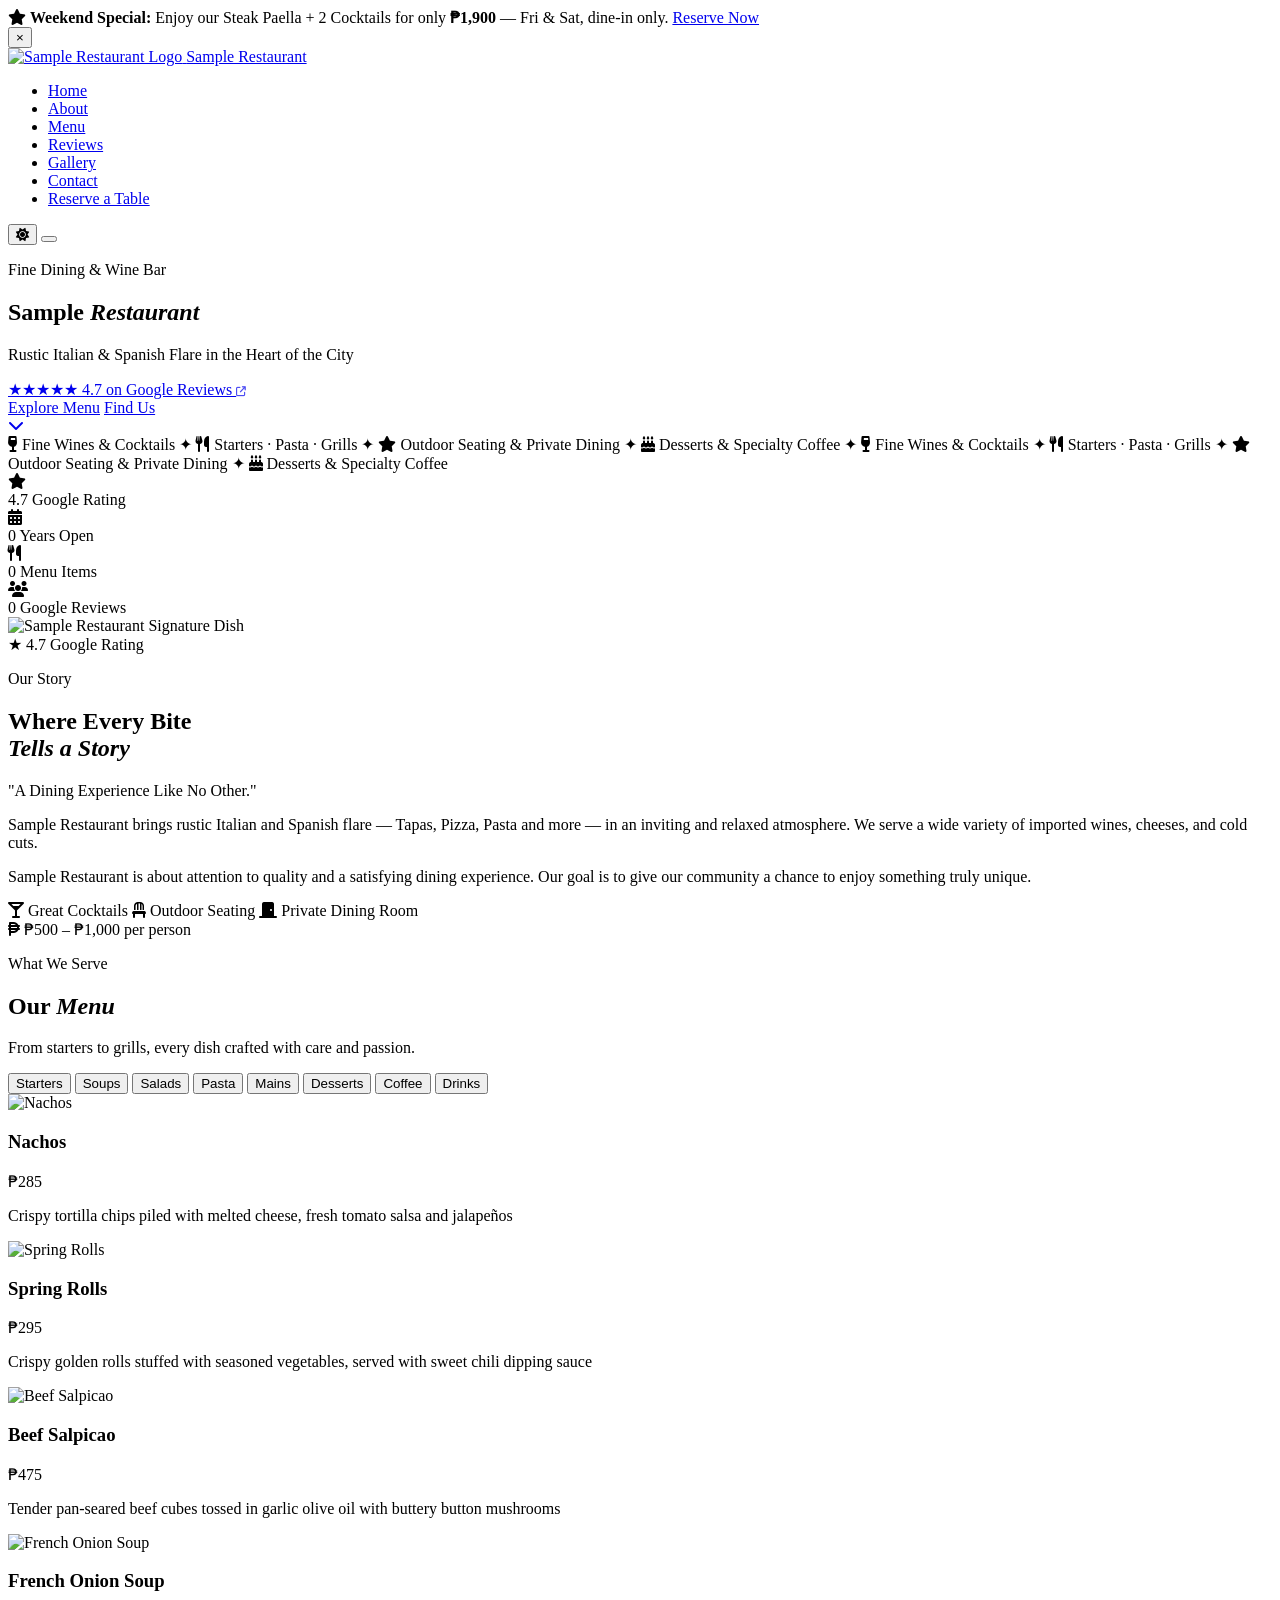
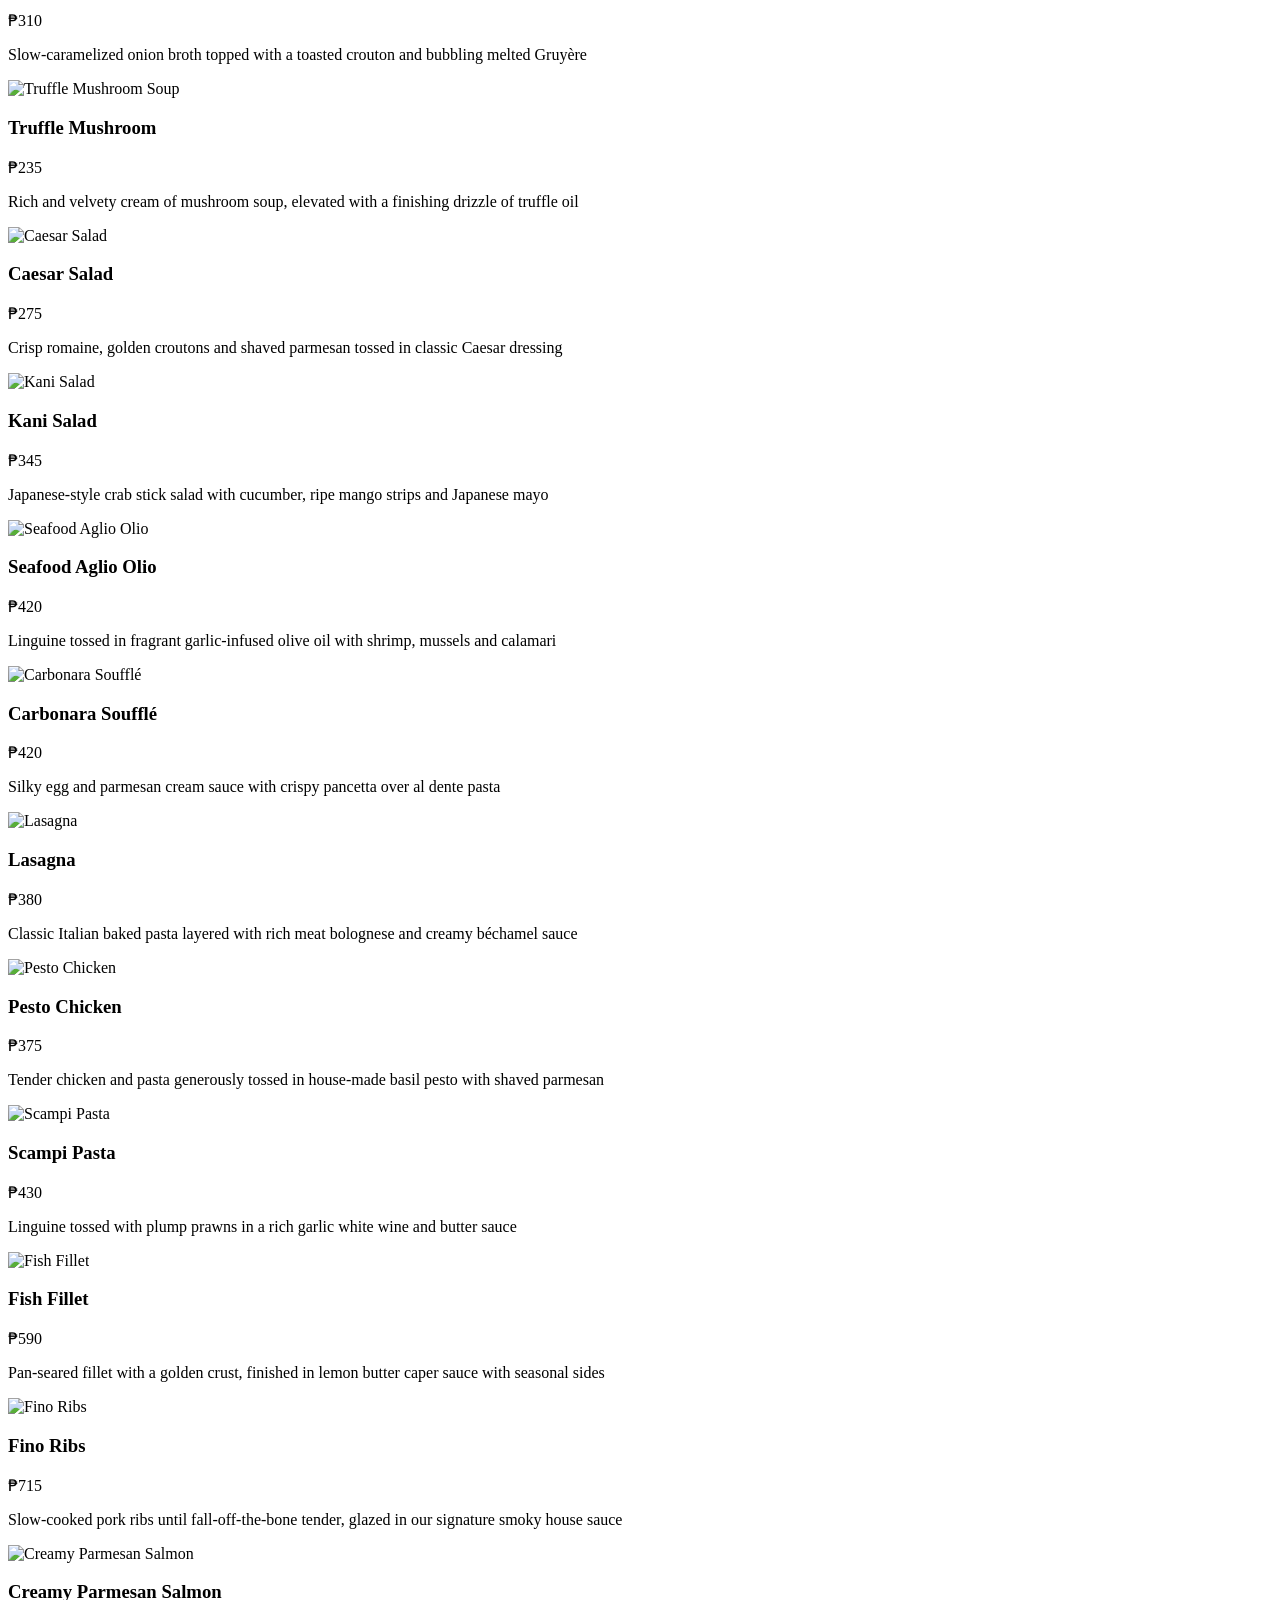
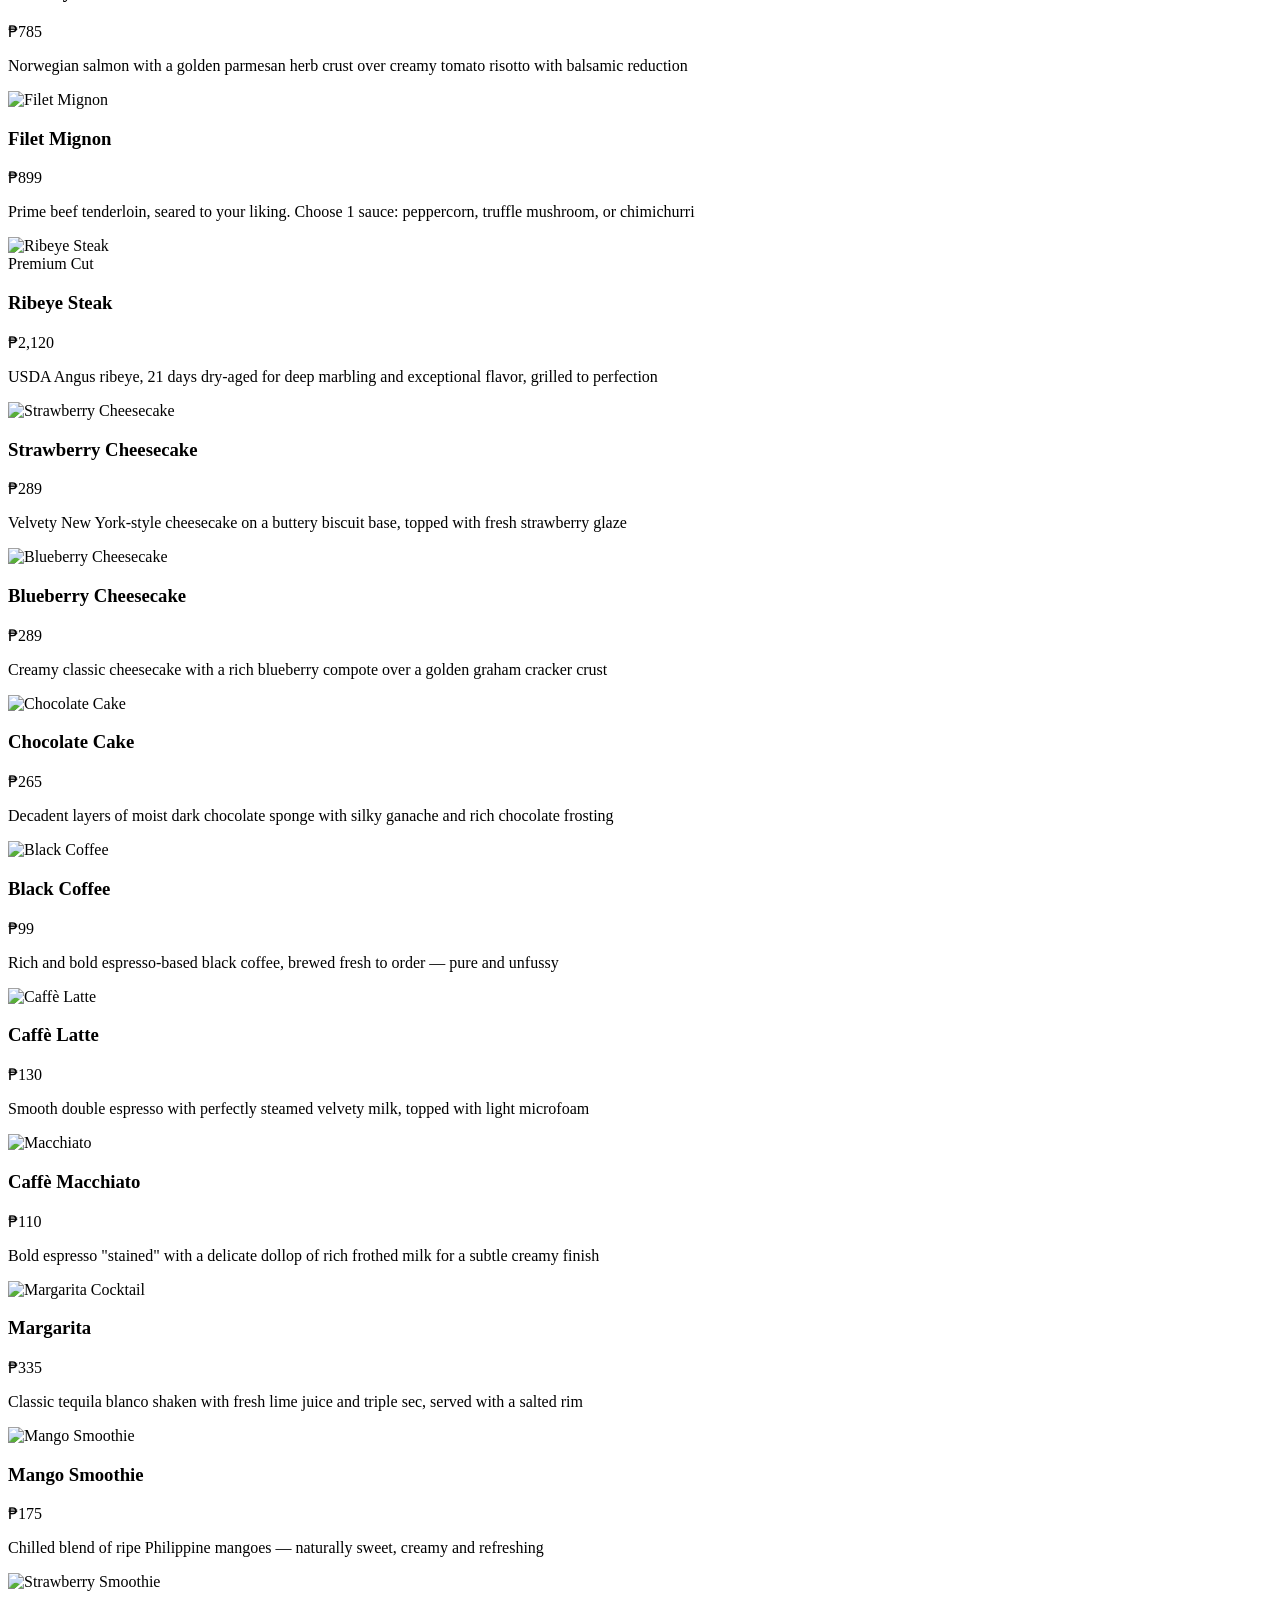
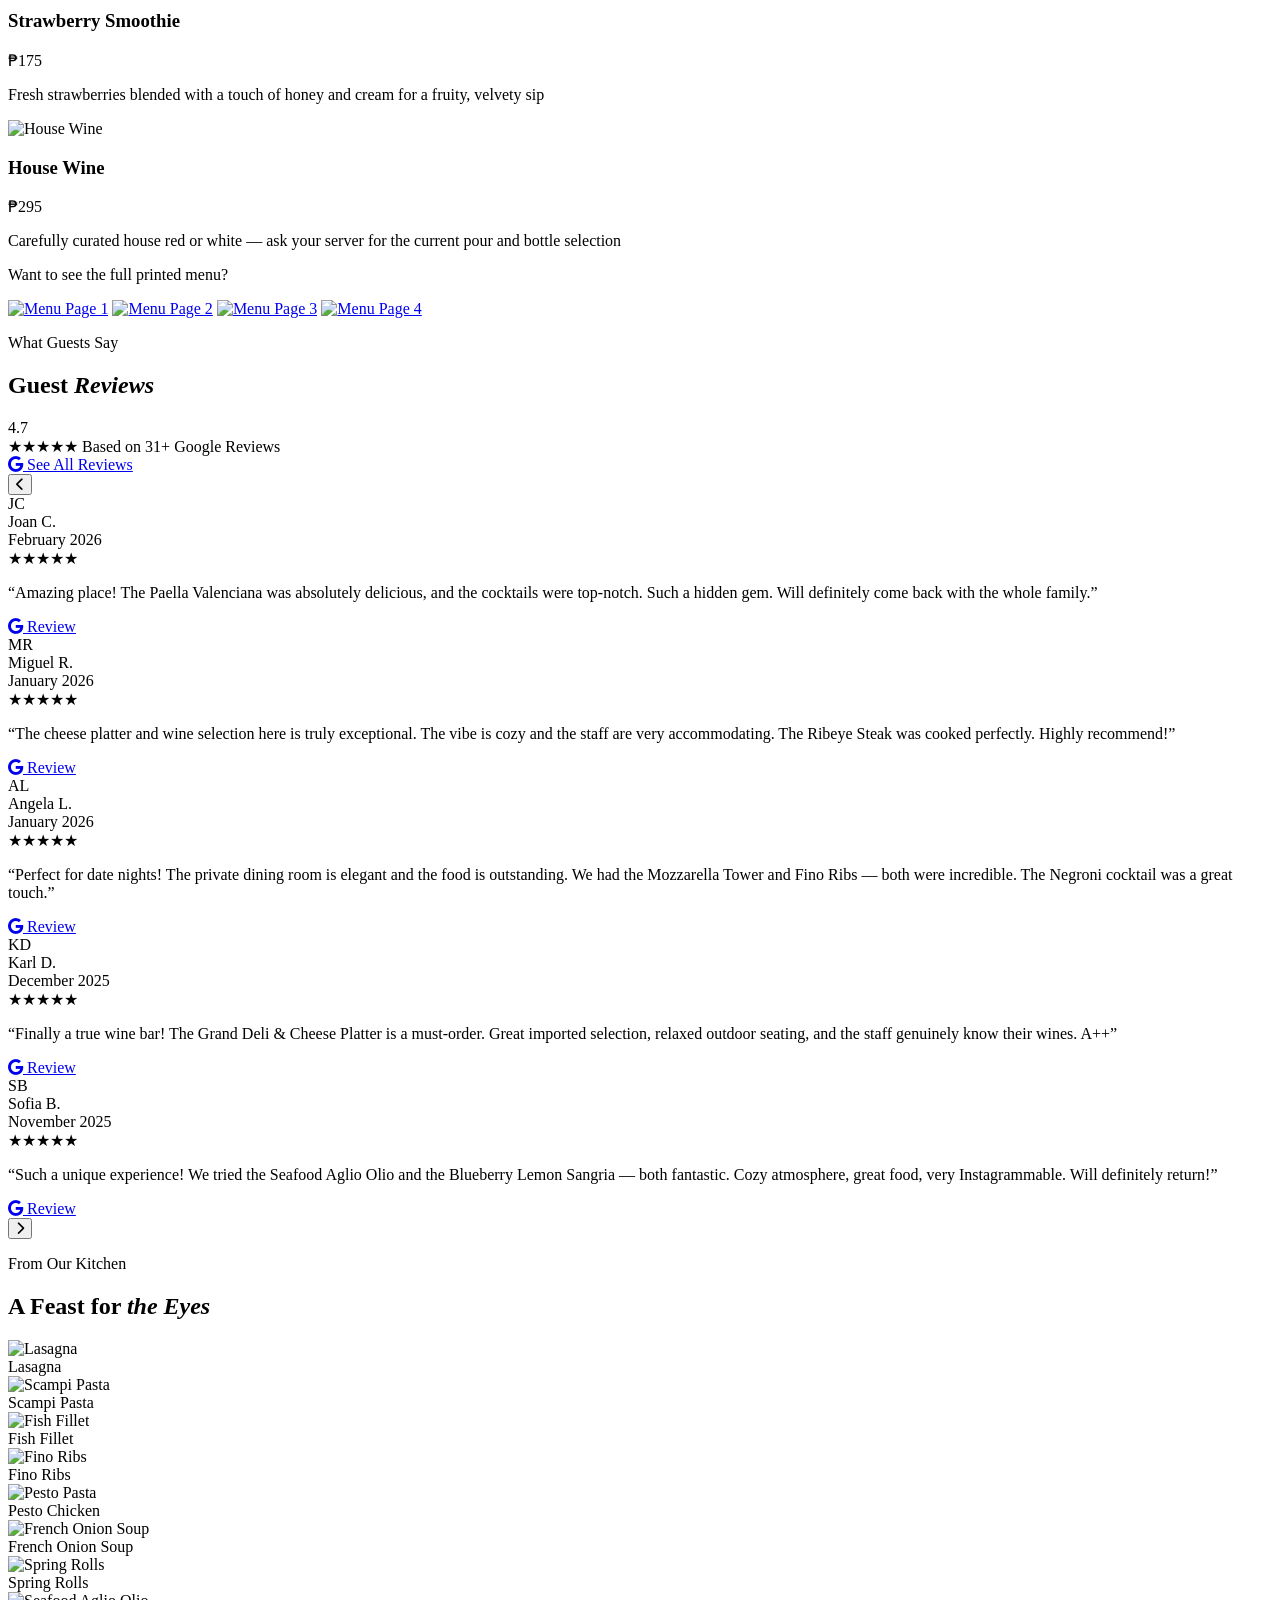
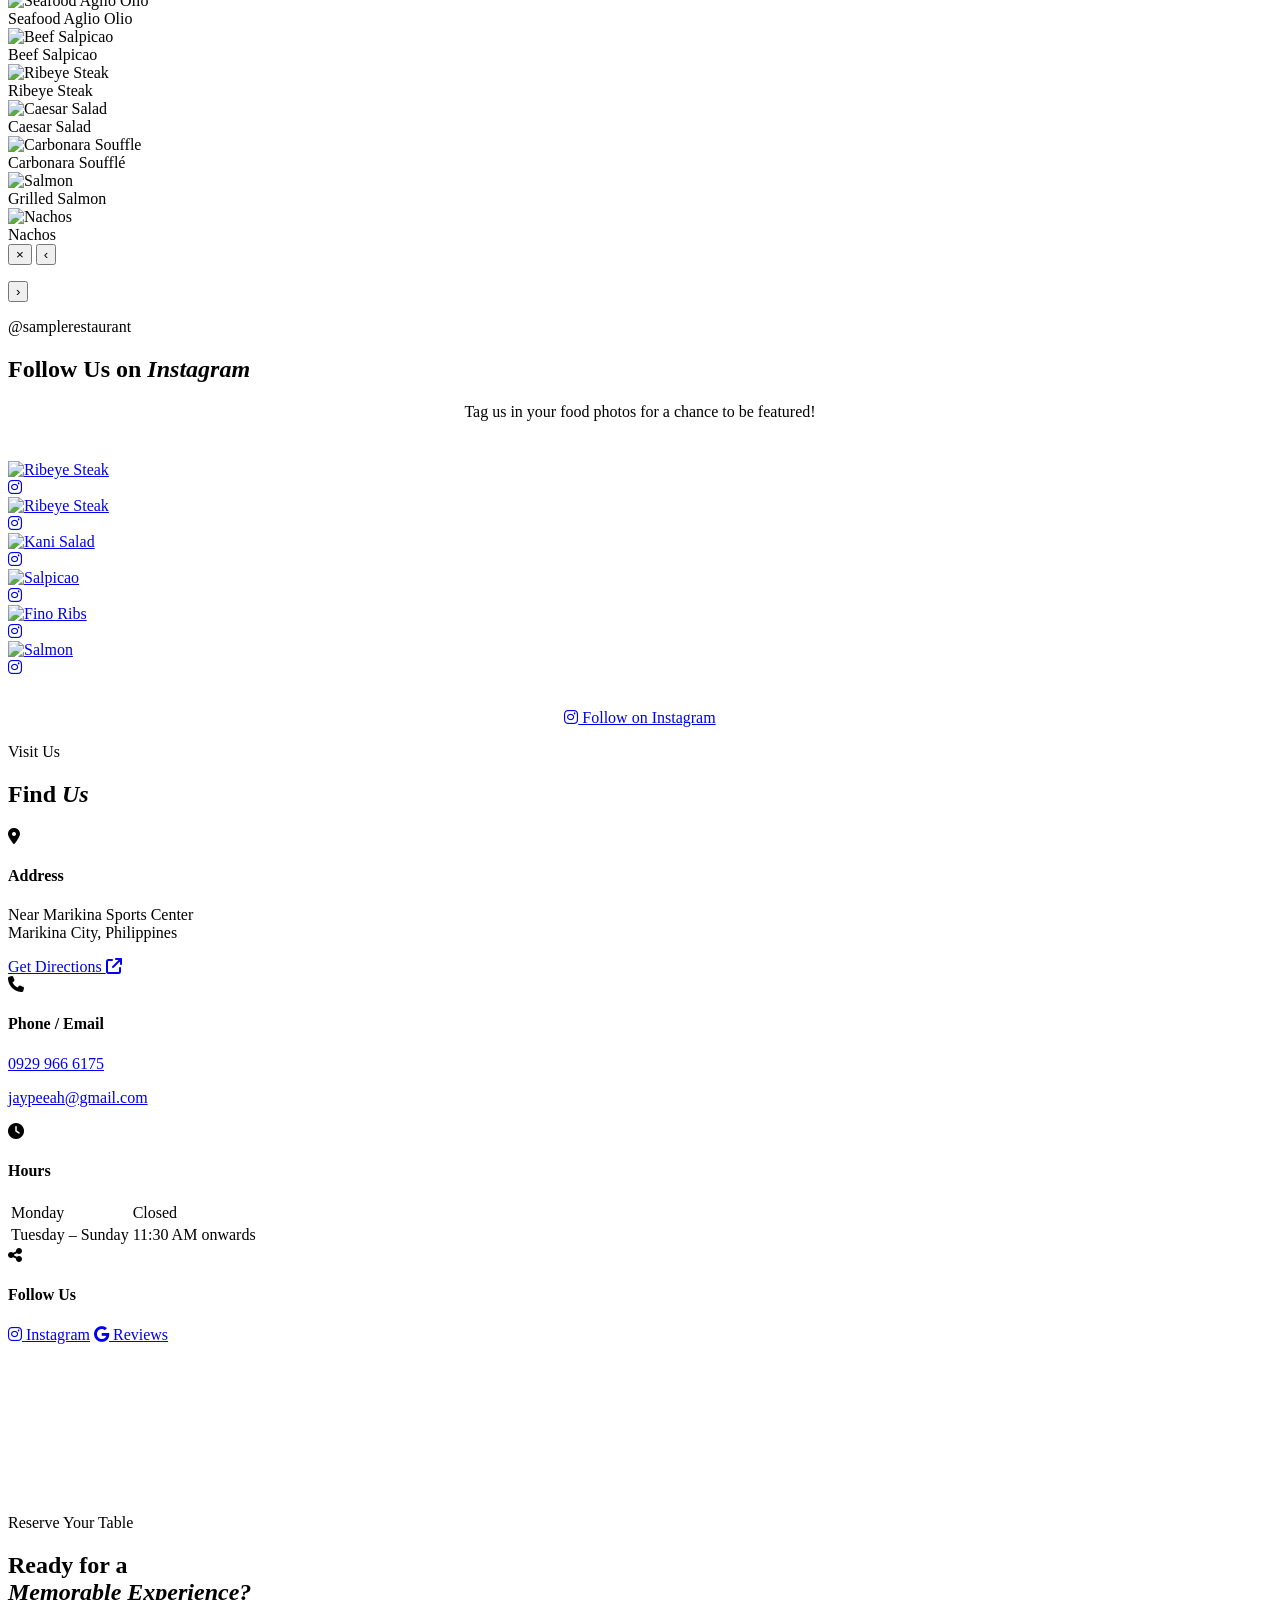
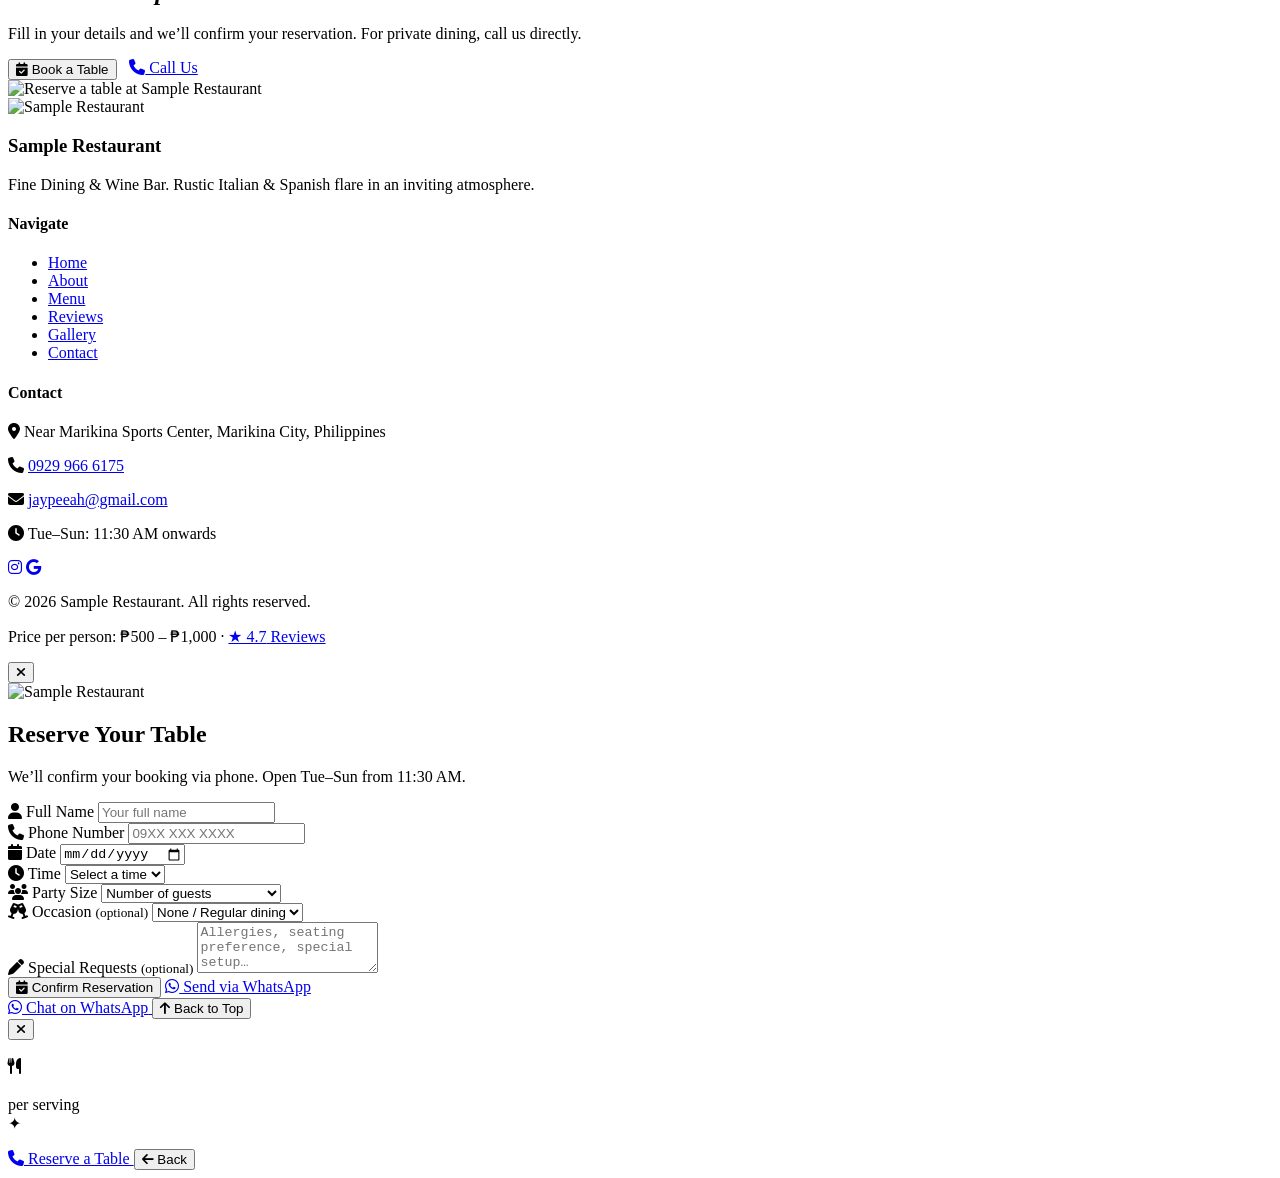
==== index.html @ 8fbeb65f "Add files via upload" ====
<!DOCTYPE html>
<html lang="en" data-theme="dark">
<head>
  <meta charset="UTF-8" />
  <meta name="viewport" content="width=device-width, initial-scale=1.0" />
  <title>Sample Restaurant – Fine Dining & Bar</title>
  <!-- SEO -->
  <meta name="description" content="Sample Restaurant — A unique dining experience. Fine cuisine: tapas, pizza, pasta, paella, fine wines, imported cheeses and cold cuts." />
  <meta name="keywords" content="restaurant, wine bar, delicatessen, tapas, pizza, pasta, paella, cocktails, Italian food, Spanish food" />
  <meta name="author" content="Sample Restaurant" />
  <link rel="canonical" href="#" />
  <!-- Open Graph (Facebook, Messenger, Viber previews) -->
  <meta property="og:type"        content="restaurant" />
  <meta property="og:title"       content="Sample Restaurant – Fine Dining & Bar" />
  <meta property="og:description" content="A unique dining experience. Rustic Italian & Spanish flare — Tapas, Pizza, Pasta, Paella, Fine Wines & Cocktails." />
  <meta property="og:image"       content="Logo.jpg" />
  <meta property="og:url"         content="#" />
  <meta property="og:site_name"   content="Sample Restaurant" />
  <!-- Twitter / X Card -->
  <meta name="twitter:card"        content="summary_large_image" />
  <meta name="twitter:title"       content="Sample Restaurant – Fine Dining & Bar" />
  <meta name="twitter:description" content="A unique dining experience. Rustic Italian & Spanish flare." />
  <meta name="twitter:image"       content="Logo.jpg" />
  <link rel="stylesheet" href="styles.css" />
  <link rel="preconnect" href="https://fonts.googleapis.com" />
  <link rel="preconnect" href="https://fonts.gstatic.com" crossorigin />
  <link href="https://fonts.googleapis.com/css2?family=Playfair+Display:ital,wght@0,400;0,600;0,700;1,400;1,600&family=Lato:wght@300;400;700&family=Cormorant+Garamond:ital,wght@0,300;0,400;0,600;1,300;1,400&display=swap" rel="stylesheet" />
  <link rel="stylesheet" href="https://cdnjs.cloudflare.com/ajax/libs/font-awesome/6.5.0/css/all.min.css" />
</head>
<body>

  <!-- ═══════════════════ SPECIALS BANNER ═══════════════════ -->
  <div class="specials-bar" id="specials-bar">
    <div class="specials-bar-inner">
      <i class="fa-solid fa-star"></i>
      <span><strong>Weekend Special:</strong> Enjoy our Steak Paella + 2 Cocktails for only <strong>₱1,900</strong> — Fri &amp; Sat, dine-in only.</span>
      <a href="#reservations" class="specials-bar-cta">Reserve Now</a>
    </div>
    <button class="specials-bar-close" id="specials-bar-close" aria-label="Dismiss">&times;</button>
  </div>

  <!-- ═══════════════════ NAVIGATION ═══════════════════ -->
  <nav id="navbar">
    <div class="nav-container">
      <a href="#home" class="nav-logo">
        <img src="Logo.jpg" alt="Sample Restaurant Logo" class="nav-logo-img" />
        <span>Sample Restaurant</span>
      </a>
      <ul class="nav-links" id="nav-links">
        <li><a href="#home">Home</a></li>
        <li><a href="#about">About</a></li>
        <li><a href="#menu">Menu</a></li>
        <li><a href="#reviews">Reviews</a></li>
        <li><a href="#gallery">Gallery</a></li>
        <li><a href="#contact">Contact</a></li>
        <li><a href="#reservations" class="nav-cta">Reserve a Table</a></li>
      </ul>
      <div class="nav-actions">
        <button class="theme-toggle" id="theme-toggle" aria-label="Switch to light mode">
          <i class="fa-solid fa-sun" id="theme-icon"></i>
        </button>
        <button class="hamburger" id="hamburger" aria-label="Toggle menu">
          <span></span><span></span><span></span>
        </button>
      </div>
    </div>
  </nav>

  <!-- ═══════════════════ HERO ═══════════════════ -->
  <section id="home" class="hero">
    <div class="hero-overlay"></div>
    <div class="hero-content">
      <p class="hero-tagline">Fine Dining &amp; Wine Bar</p>
      <h1 class="hero-title">Sample <em>Restaurant</em></h1>
      <p class="hero-subtitle">Rustic Italian &amp; Spanish Flare in the Heart of the City</p>
      <a href="#reviews" class="hero-rating" aria-label="4.7 stars – See our Reviews">
        <span class="stars">★★★★★</span>
        <span class="rating-score">4.7</span>
        <span class="rating-label">on Google Reviews <i class="fa-solid fa-arrow-up-right-from-square" style="font-size:.65em;opacity:.7"></i></span>
      </a>
      <div class="hero-actions">
        <a href="#menu" class="btn btn-primary">Explore Menu</a>
        <a href="#contact" class="btn btn-outline">Find Us</a>
      </div>
    </div>
    <a href="#about" class="hero-scroll" aria-label="Scroll down">
      <i class="fa-solid fa-chevron-down"></i>
    </a>
  </section>

  <!-- ═══════════════════ RIBBON ═══════════════════ -->
  <div class="ribbon">
    <div class="ribbon-inner">
      <span><i class="fa-solid fa-wine-glass"></i> Fine Wines &amp; Cocktails</span>
      <span class="ribbon-dot">✦</span>
      <span><i class="fa-solid fa-utensils"></i> Starters · Pasta · Grills</span>
      <span class="ribbon-dot">✦</span>
      <span><i class="fa-solid fa-star"></i> Outdoor Seating &amp; Private Dining</span>
      <span class="ribbon-dot">✦</span>
      <span><i class="fa-solid fa-cake-candles"></i> Desserts &amp; Specialty Coffee</span>
      <span class="ribbon-dot">✦</span>
      <span><i class="fa-solid fa-wine-glass"></i> Fine Wines &amp; Cocktails</span>
      <span class="ribbon-dot">✦</span>
      <span><i class="fa-solid fa-utensils"></i> Starters · Pasta · Grills</span>
      <span class="ribbon-dot">✦</span>
      <span><i class="fa-solid fa-star"></i> Outdoor Seating &amp; Private Dining</span>
      <span class="ribbon-dot">✦</span>
      <span><i class="fa-solid fa-cake-candles"></i> Desserts &amp; Specialty Coffee</span>
    </div>
  </div>

  <!-- ═══════════════════ STATS ═══════════════════ -->
  <section class="stats-section">
    <div class="container">
      <div class="stats-grid">
        <div class="stat-item" data-target="4.7" data-decimals="1">
          <div class="stat-icon"><i class="fa-solid fa-star"></i></div>
          <span class="stat-number" data-suffix="">4.7</span>
          <span class="stat-label">Google Rating</span>
        </div>
        <div class="stat-item" data-target="3" data-decimals="0">
          <div class="stat-icon"><i class="fa-solid fa-calendar-days"></i></div>
          <span class="stat-number" data-suffix="+">0</span>
          <span class="stat-label">Years Open</span>
        </div>
        <div class="stat-item" data-target="65" data-decimals="0">
          <div class="stat-icon"><i class="fa-solid fa-utensils"></i></div>
          <span class="stat-number" data-suffix="+">0</span>
          <span class="stat-label">Menu Items</span>
        </div>
        <div class="stat-item" data-target="31" data-decimals="0">
          <div class="stat-icon"><i class="fa-solid fa-users"></i></div>
          <span class="stat-number" data-suffix="+">0</span>
          <span class="stat-label">Google Reviews</span>
        </div>
      </div>
    </div>
  </section>

  <!-- ═══════════════════ ABOUT ═══════════════════ -->
  <section id="about" class="about">
    <div class="container">
      <div class="about-grid">
        <div class="about-image-wrap">
          <img src="Menu/Ribs.jpg" alt="Sample Restaurant Signature Dish" class="about-img" />
          <div class="about-badge">
            <span class="badge-number">★ 4.7</span>
            <span class="badge-label">Google Rating</span>
          </div>
        </div>
        <div class="about-text">
          <p class="section-eyebrow">Our Story</p>
          <h2 class="section-title">Where Every Bite<br /><em>Tells a Story</em></h2>
          <p class="about-lead">"A Dining Experience Like No Other."</p>
          <p>Sample Restaurant brings rustic Italian and Spanish flare — Tapas, Pizza, Pasta and more — in an inviting and relaxed atmosphere. We serve a wide variety of imported wines, cheeses, and cold cuts.</p>
          <p>Sample Restaurant is about attention to quality and a satisfying dining experience. Our goal is to give our community a chance to enjoy something truly unique.</p>
          <div class="about-pills">
            <span class="pill"><i class="fa-solid fa-martini-glass"></i> Great Cocktails</span>
            <span class="pill"><i class="fa-solid fa-chair"></i> Outdoor Seating</span>
            <span class="pill"><i class="fa-solid fa-door-closed"></i> Private Dining Room</span>
          </div>
          <div class="about-price-tag">
            <i class="fa-solid fa-peso-sign"></i>
            <span>₱500 – ₱1,000 per person</span>
          </div>
        </div>
      </div>
    </div>
  </section>

  <!-- ═══════════════════ MENU ═══════════════════ -->
  <section id="menu" class="menu-section">
    <div class="container">
      <p class="section-eyebrow">What We Serve</p>
      <h2 class="section-title">Our <em>Menu</em></h2>
      <p class="section-subtitle">From starters to grills, every dish crafted with care and passion.</p>

      <!-- Category Tabs -->
      <div class="menu-tabs" role="tablist">
        <button class="menu-tab active" data-target="starters" role="tab">Starters</button>
        <button class="menu-tab" data-target="soups" role="tab">Soups</button>
        <button class="menu-tab" data-target="salads" role="tab">Salads</button>
        <button class="menu-tab" data-target="pasta" role="tab">Pasta</button>
        <button class="menu-tab" data-target="mains" role="tab">Mains</button>
        <button class="menu-tab" data-target="desserts" role="tab">Desserts</button>
        <button class="menu-tab" data-target="coffee" role="tab">Coffee</button>
        <button class="menu-tab" data-target="drinks" role="tab">Drinks</button>
      </div>

      <!-- ── Starters ── -->
      <div class="menu-panel active" id="starters" role="tabpanel">
        <div class="menu-grid">
          <div class="menu-card featured">
            <img src="Menu/Nachos.jpg" alt="Nachos" />
            <div class="menu-card-body">
              <div class="menu-card-header">
                <h3>Nachos</h3>
                <span class="price">₱285</span>
              </div>
              <p class="menu-card-desc">Crispy tortilla chips piled with melted cheese, fresh tomato salsa and jalapeños</p>
            </div>
          </div>
          <div class="menu-card featured">
            <img src="Menu/Spring Rolls.jpg" alt="Spring Rolls" />
            <div class="menu-card-body">
              <div class="menu-card-header">
                <h3>Spring Rolls</h3>
                <span class="price">₱295</span>
              </div>
              <p class="menu-card-desc">Crispy golden rolls stuffed with seasoned vegetables, served with sweet chili dipping sauce</p>
            </div>
          </div>
          <div class="menu-card featured">
            <img src="Menu/Salpicao.jpg" alt="Beef Salpicao" />
            <div class="menu-card-body">
              <div class="menu-card-header">
                <h3>Beef Salpicao</h3>
                <span class="price">₱475</span>
              </div>
              <p class="menu-card-desc">Tender pan-seared beef cubes tossed in garlic olive oil with buttery button mushrooms</p>
            </div>
          </div>
        </div>
      </div>

      <!-- ── Soups ── -->
      <div class="menu-panel" id="soups" role="tabpanel">
        <div class="menu-grid">
          <div class="menu-card featured">
            <img src="Menu/Onion Soup.jpg" alt="French Onion Soup" />
            <div class="menu-card-body">
              <div class="menu-card-header">
                <h3>French Onion Soup</h3>
                <span class="price">₱310</span>
              </div>
              <p class="menu-card-desc">Slow-caramelized onion broth topped with a toasted crouton and bubbling melted Gruyère</p>
            </div>
          </div>
          <div class="menu-card featured">
            <img src="Menu/Mushroom Soup.jpg" alt="Truffle Mushroom Soup" />
            <div class="menu-card-body">
              <div class="menu-card-header">
                <h3>Truffle Mushroom</h3>
                <span class="price">₱235</span>
              </div>
              <p class="menu-card-desc">Rich and velvety cream of mushroom soup, elevated with a finishing drizzle of truffle oil</p>
            </div>
          </div>
        </div>
      </div>

      <!-- ── Salads ── -->
      <div class="menu-panel" id="salads" role="tabpanel">
        <div class="menu-grid">
          <div class="menu-card featured">
            <img src="Menu/Caesar Salad.jpg" alt="Caesar Salad" />
            <div class="menu-card-body">
              <div class="menu-card-header">
                <h3>Caesar Salad</h3>
                <span class="price">₱275</span>
              </div>
              <p class="menu-card-desc">Crisp romaine, golden croutons and shaved parmesan tossed in classic Caesar dressing</p>
            </div>
          </div>
          <div class="menu-card featured">
            <img src="Menu/Kani Salad.jpg" alt="Kani Salad" />
            <div class="menu-card-body">
              <div class="menu-card-header">
                <h3>Kani Salad</h3>
                <span class="price">₱345</span>
              </div>
              <p class="menu-card-desc">Japanese-style crab stick salad with cucumber, ripe mango strips and Japanese mayo</p>
            </div>
          </div>
        </div>
      </div>

      <!-- ── Pasta ── -->
      <div class="menu-panel" id="pasta" role="tabpanel">
        <div class="menu-grid">
          <div class="menu-card featured">
            <img src="Menu/Aglio Olio.jpg" alt="Seafood Aglio Olio" />
            <div class="menu-card-body">
              <div class="menu-card-header">
                <h3>Seafood Aglio Olio</h3>
                <span class="price">₱420</span>
              </div>
              <p class="menu-card-desc">Linguine tossed in fragrant garlic-infused olive oil with shrimp, mussels and calamari</p>
            </div>
          </div>
          <div class="menu-card featured">
            <img src="Menu/Carbonara.jpg" alt="Carbonara Soufflé" />
            <div class="menu-card-body">
              <div class="menu-card-header">
                <h3>Carbonara Soufflé</h3>
                <span class="price">₱420</span>
              </div>
              <p class="menu-card-desc">Silky egg and parmesan cream sauce with crispy pancetta over al dente pasta</p>
            </div>
          </div>
          <div class="menu-card featured">
            <img src="Menu/Lasagna.jpg" alt="Lasagna" />
            <div class="menu-card-body">
              <div class="menu-card-header">
                <h3>Lasagna</h3>
                <span class="price">₱380</span>
              </div>
              <p class="menu-card-desc">Classic Italian baked pasta layered with rich meat bolognese and creamy béchamel sauce</p>
            </div>
          </div>
          <div class="menu-card featured">
            <img src="Menu/Pesto Pasta.jpg" alt="Pesto Chicken" />
            <div class="menu-card-body">
              <div class="menu-card-header">
                <h3>Pesto Chicken</h3>
                <span class="price">₱375</span>
              </div>
              <p class="menu-card-desc">Tender chicken and pasta generously tossed in house-made basil pesto with shaved parmesan</p>
            </div>
          </div>
          <div class="menu-card featured">
            <img src="Menu/Scampi Pasta.jpg" alt="Scampi Pasta" />
            <div class="menu-card-body">
              <div class="menu-card-header">
                <h3>Scampi Pasta</h3>
                <span class="price">₱430</span>
              </div>
              <p class="menu-card-desc">Linguine tossed with plump prawns in a rich garlic white wine and butter sauce</p>
            </div>
          </div>
        </div>
      </div>

      <!-- ── Mains ── -->
      <div class="menu-panel" id="mains" role="tabpanel">
        <div class="menu-grid">
          <div class="menu-card featured">
            <img src="Menu/Fish Fillet.jpg" alt="Fish Fillet" />
            <div class="menu-card-body">
              <div class="menu-card-header">
                <h3>Fish Fillet</h3>
                <span class="price">₱590</span>
              </div>
              <p class="menu-card-desc">Pan-seared fillet with a golden crust, finished in lemon butter caper sauce with seasonal sides</p>
            </div>
          </div>
          <div class="menu-card featured">
            <img src="Menu/Ribs.jpg" alt="Fino Ribs" />
            <div class="menu-card-body">
              <div class="menu-card-header">
                <h3>Fino Ribs</h3>
                <span class="price">₱715</span>
              </div>
              <p class="menu-card-desc">Slow-cooked pork ribs until fall-off-the-bone tender, glazed in our signature smoky house sauce</p>
            </div>
          </div>
          <div class="menu-card featured">
            <img src="Menu/Salmon.jpg" alt="Creamy Parmesan Salmon" />
            <div class="menu-card-body">
              <div class="menu-card-header">
                <h3>Creamy Parmesan Salmon</h3>
                <span class="price">₱785</span>
              </div>
              <p class="menu-card-desc">Norwegian salmon with a golden parmesan herb crust over creamy tomato risotto with balsamic reduction</p>
            </div>
          </div>
          <div class="menu-card featured">
            <img src="Menu/Tenderloim.jpg" alt="Filet Mignon" />
            <div class="menu-card-body">
              <div class="menu-card-header">
                <h3>Filet Mignon</h3>
                <span class="price">₱899</span>
              </div>
              <p class="menu-card-desc">Prime beef tenderloin, seared to your liking. Choose 1 sauce: peppercorn, truffle mushroom, or chimichurri</p>
            </div>
          </div>
          <div class="menu-card premium-item">
            <img src="Menu/Ribeye Steak.jpg" alt="Ribeye Steak" />
            <div class="menu-card-body">
              <div class="premium-badge">Premium Cut</div>
              <div class="menu-card-header">
                <h3>Ribeye Steak</h3>
                <span class="price">₱2,120</span>
              </div>
              <p class="menu-card-desc">USDA Angus ribeye, 21 days dry-aged for deep marbling and exceptional flavor, grilled to perfection</p>
            </div>
          </div>
        </div>
      </div>

      <!-- ── Desserts ── -->
      <div class="menu-panel" id="desserts" role="tabpanel">
        <div class="menu-grid">
          <div class="menu-card featured">
            <img src="Menu/Strawberry Cheesecake.jpg" alt="Strawberry Cheesecake" />
            <div class="menu-card-body">
              <div class="menu-card-header">
                <h3>Strawberry Cheesecake</h3>
                <span class="price">₱289</span>
              </div>
              <p class="menu-card-desc">Velvety New York-style cheesecake on a buttery biscuit base, topped with fresh strawberry glaze</p>
            </div>
          </div>
          <div class="menu-card featured">
            <img src="Menu/Blueberry Cheesecake.jpg" alt="Blueberry Cheesecake" />
            <div class="menu-card-body">
              <div class="menu-card-header">
                <h3>Blueberry Cheesecake</h3>
                <span class="price">₱289</span>
              </div>
              <p class="menu-card-desc">Creamy classic cheesecake with a rich blueberry compote over a golden graham cracker crust</p>
            </div>
          </div>
          <div class="menu-card featured">
            <img src="Menu/Chocolate Cake.jpg" alt="Chocolate Cake" />
            <div class="menu-card-body">
              <div class="menu-card-header">
                <h3>Chocolate Cake</h3>
                <span class="price">₱265</span>
              </div>
              <p class="menu-card-desc">Decadent layers of moist dark chocolate sponge with silky ganache and rich chocolate frosting</p>
            </div>
          </div>
        </div>
      </div>

      <!-- ── Coffee ── -->
      <div class="menu-panel" id="coffee" role="tabpanel">
        <div class="menu-grid">
          <div class="menu-card featured">
            <img src="Menu/Black Coffee.jpg" alt="Black Coffee" />
            <div class="menu-card-body">
              <div class="menu-card-header">
                <h3>Black Coffee</h3>
                <span class="price">₱99</span>
              </div>
              <p class="menu-card-desc">Rich and bold espresso-based black coffee, brewed fresh to order — pure and unfussy</p>
            </div>
          </div>
          <div class="menu-card featured">
            <img src="Menu/Latte.jpg" alt="Caffè Latte" />
            <div class="menu-card-body">
              <div class="menu-card-header">
                <h3>Caffè Latte</h3>
                <span class="price">₱130</span>
              </div>
              <p class="menu-card-desc">Smooth double espresso with perfectly steamed velvety milk, topped with light microfoam</p>
            </div>
          </div>
          <div class="menu-card featured">
            <img src="Menu/Machiatto.jpg" alt="Macchiato" />
            <div class="menu-card-body">
              <div class="menu-card-header">
                <h3>Caffè Macchiato</h3>
                <span class="price">₱110</span>
              </div>
              <p class="menu-card-desc">Bold espresso "stained" with a delicate dollop of rich frothed milk for a subtle creamy finish</p>
            </div>
          </div>
        </div>
      </div>

      <!-- ── Drinks ── -->
      <div class="menu-panel" id="drinks" role="tabpanel">
        <div class="menu-grid">
          <div class="menu-card featured">
            <img src="Menu/Margarita.jpg" alt="Margarita Cocktail" />
            <div class="menu-card-body">
              <div class="menu-card-header">
                <h3>Margarita</h3>
                <span class="price">₱335</span>
              </div>
              <p class="menu-card-desc">Classic tequila blanco shaken with fresh lime juice and triple sec, served with a salted rim</p>
            </div>
          </div>
          <div class="menu-card featured">
            <img src="Menu/Mango Smoothie.jpg" alt="Mango Smoothie" />
            <div class="menu-card-body">
              <div class="menu-card-header">
                <h3>Mango Smoothie</h3>
                <span class="price">₱175</span>
              </div>
              <p class="menu-card-desc">Chilled blend of ripe Philippine mangoes — naturally sweet, creamy and refreshing</p>
            </div>
          </div>
          <div class="menu-card featured">
            <img src="Menu/Strawberry Smoothie.jpg" alt="Strawberry Smoothie" />
            <div class="menu-card-body">
              <div class="menu-card-header">
                <h3>Strawberry Smoothie</h3>
                <span class="price">₱175</span>
              </div>
              <p class="menu-card-desc">Fresh strawberries blended with a touch of honey and cream for a fruity, velvety sip</p>
            </div>
          </div>
          <div class="menu-card featured">
            <img src="Menu/Wine.jpg" alt="House Wine" />
            <div class="menu-card-body">
              <div class="menu-card-header">
                <h3>House Wine</h3>
                <span class="price">₱295</span>
              </div>
              <p class="menu-card-desc">Carefully curated house red or white — ask your server for the current pour and bottle selection</p>
            </div>
          </div>
        </div>
      </div>

      <!-- Menu Images Link -->
      <div class="menu-images-cta">
        <p>Want to see the full printed menu?</p>
        <div class="menu-images-thumbs">
          <a href="Menu List/Menulist0.jpg" target="_blank"><img src="Menu List/Menulist0.jpg" alt="Menu Page 1" /></a>
          <a href="Menu List/Menulist1.jpg" target="_blank"><img src="Menu List/Menulist1.jpg" alt="Menu Page 2" /></a>
          <a href="Menu List/Menulist2.jpg" target="_blank"><img src="Menu List/Menulist2.jpg" alt="Menu Page 3" /></a>
          <a href="Menu List/Menulist3.jpg" target="_blank"><img src="Menu List/Menulist3.jpg" alt="Menu Page 4" /></a>
        </div>
      </div>
    </div>
  </section>

  <!-- ═══════════════════ REVIEWS ═══════════════════ -->
  <section id="reviews" class="reviews-section">
    <div class="container">
      <p class="section-eyebrow">What Guests Say</p>
      <h2 class="section-title">Guest <em>Reviews</em></h2>
      <div class="reviews-meta">
        <div class="reviews-rating-big">
          <span class="reviews-score">4.7</span>
          <div class="reviews-stars-wrap">
            <span class="reviews-stars">&#9733;&#9733;&#9733;&#9733;&#9733;</span>
            <span class="reviews-count">Based on 31+ Google Reviews</span>
          </div>
        </div>
        <a href="#" class="btn btn-outline reviews-btn">
          <i class="fa-brands fa-google"></i> See All Reviews
        </a>
      </div>
      <div class="reviews-track-wrap">
        <button class="reviews-nav-btn" id="reviews-prev" aria-label="Previous review"><i class="fa-solid fa-chevron-left"></i></button>
        <div class="reviews-track" id="reviews-track">
          <div class="review-card">
            <div class="review-header">
              <div class="review-avatar">JC</div>
              <div>
                <div class="review-author">Joan C.</div>
                <div class="review-date">February 2026</div>
              </div>
              <div class="review-stars">&#9733;&#9733;&#9733;&#9733;&#9733;</div>
            </div>
            <p class="review-text">“Amazing place! The Paella Valenciana was absolutely delicious, and the cocktails were top-notch. Such a hidden gem. Will definitely come back with the whole family.”</p>
            <a href="#" class="review-source"><i class="fa-brands fa-google"></i> Review</a>
          </div>
          <div class="review-card">
            <div class="review-header">
              <div class="review-avatar">MR</div>
              <div>
                <div class="review-author">Miguel R.</div>
                <div class="review-date">January 2026</div>
              </div>
              <div class="review-stars">&#9733;&#9733;&#9733;&#9733;&#9733;</div>
            </div>
            <p class="review-text">“The cheese platter and wine selection here is truly exceptional. The vibe is cozy and the staff are very accommodating. The Ribeye Steak was cooked perfectly. Highly recommend!”</p>
            <a href="#" class="review-source"><i class="fa-brands fa-google"></i> Review</a>
          </div>
          <div class="review-card">
            <div class="review-header">
              <div class="review-avatar">AL</div>
              <div>
                <div class="review-author">Angela L.</div>
                <div class="review-date">January 2026</div>
              </div>
              <div class="review-stars">&#9733;&#9733;&#9733;&#9733;&#9733;</div>
            </div>
            <p class="review-text">“Perfect for date nights! The private dining room is elegant and the food is outstanding. We had the Mozzarella Tower and Fino Ribs — both were incredible. The Negroni cocktail was a great touch.”</p>
            <a href="#" class="review-source"><i class="fa-brands fa-google"></i> Review</a>
          </div>
          <div class="review-card">
            <div class="review-header">
              <div class="review-avatar">KD</div>
              <div>
                <div class="review-author">Karl D.</div>
                <div class="review-date">December 2025</div>
              </div>
              <div class="review-stars">&#9733;&#9733;&#9733;&#9733;&#9733;</div>
            </div>
            <p class="review-text">“Finally a true wine bar! The Grand Deli &amp; Cheese Platter is a must-order. Great imported selection, relaxed outdoor seating, and the staff genuinely know their wines. A++”</p>
            <a href="#" class="review-source"><i class="fa-brands fa-google"></i> Review</a>
          </div>
          <div class="review-card">
            <div class="review-header">
              <div class="review-avatar">SB</div>
              <div>
                <div class="review-author">Sofia B.</div>
                <div class="review-date">November 2025</div>
              </div>
              <div class="review-stars">&#9733;&#9733;&#9733;&#9733;&#9733;</div>
            </div>
            <p class="review-text">“Such a unique experience! We tried the Seafood Aglio Olio and the Blueberry Lemon Sangria — both fantastic. Cozy atmosphere, great food, very Instagrammable. Will definitely return!”</p>
            <a href="#" class="review-source"><i class="fa-brands fa-google"></i> Review</a>
          </div>
        </div>
        <button class="reviews-nav-btn" id="reviews-next" aria-label="Next review"><i class="fa-solid fa-chevron-right"></i></button>
      </div>
      <div class="reviews-dots" id="reviews-dots"></div>
    </div>
  </section>

  <!-- ═══════════════════ GALLERY ═══════════════════ -->
  <section id="gallery" class="gallery-section">
    <div class="container">
      <p class="section-eyebrow">From Our Kitchen</p>
      <h2 class="section-title">A Feast for <em>the Eyes</em></h2>
    </div>
    <div class="gallery-grid">
      <div class="gallery-item" style="--i:1">
        <img src="Menu/Lasagna.jpg" alt="Lasagna" loading="lazy" />
        <div class="gallery-caption">Lasagna</div>
      </div>
      <div class="gallery-item" style="--i:2">
        <img src="Menu/Scampi Pasta.jpg" alt="Scampi Pasta" loading="lazy" />
        <div class="gallery-caption">Scampi Pasta</div>
      </div>
      <div class="gallery-item" style="--i:3">
        <img src="Menu/Fish Fillet.jpg" alt="Fish Fillet" loading="lazy" />
        <div class="gallery-caption">Fish Fillet</div>
      </div>
      <div class="gallery-item" style="--i:4">
        <img src="Menu/Ribs.jpg" alt="Fino Ribs" loading="lazy" />
        <div class="gallery-caption">Fino Ribs</div>
      </div>
      <div class="gallery-item" style="--i:5">
        <img src="Menu/Pesto Pasta.jpg" alt="Pesto Pasta" loading="lazy" />
        <div class="gallery-caption">Pesto Chicken</div>
      </div>
      <div class="gallery-item" style="--i:6">
        <img src="Menu/Onion Soup.jpg" alt="French Onion Soup" loading="lazy" />
        <div class="gallery-caption">French Onion Soup</div>
      </div>
      <div class="gallery-item" style="--i:7">
        <img src="Menu/Spring Rolls.jpg" alt="Spring Rolls" loading="lazy" />
        <div class="gallery-caption">Spring Rolls</div>
      </div>
      <div class="gallery-item" style="--i:8">
        <img src="Menu/Aglio Olio.jpg" alt="Seafood Aglio Olio" loading="lazy" />
        <div class="gallery-caption">Seafood Aglio Olio</div>
      </div>
      <div class="gallery-item" style="--i:9">
        <img src="Menu/Salpicao.jpg" alt="Beef Salpicao" loading="lazy" />
        <div class="gallery-caption">Beef Salpicao</div>
      </div>
      <div class="gallery-item" style="--i:10">
        <img src="Menu/Ribeye Steak.jpg" alt="Ribeye Steak" loading="lazy" />
        <div class="gallery-caption">Ribeye Steak</div>
      </div>
      <div class="gallery-item" style="--i:11">
        <img src="Menu/Caesar Salad.jpg" alt="Caesar Salad" loading="lazy" />
        <div class="gallery-caption">Caesar Salad</div>
      </div>
      <div class="gallery-item" style="--i:12">
        <img src="Menu/Carbonara.jpg" alt="Carbonara Souffle" loading="lazy" />
        <div class="gallery-caption">Carbonara Soufflé</div>
      </div>
      <div class="gallery-item" style="--i:13">
        <img src="Menu/Salmon.jpg" alt="Salmon" loading="lazy" />
        <div class="gallery-caption">Grilled Salmon</div>
      </div>
      <div class="gallery-item" style="--i:14">
        <img src="Menu/Nachos.jpg" alt="Nachos" loading="lazy" />
        <div class="gallery-caption">Nachos</div>
      </div>
    </div>
    <!-- Lightbox -->
    <div class="lightbox" id="lightbox">
      <button class="lightbox-close" id="lightbox-close">&times;</button>
      <button class="lightbox-prev" id="lightbox-prev">&#8249;</button>
      <img src="" alt="" id="lightbox-img" />
      <p class="lightbox-caption" id="lightbox-caption"></p>
      <button class="lightbox-next" id="lightbox-next">&#8250;</button>
    </div>
  </section>

  <!-- ═══════════════════ INSTAGRAM ═══════════════════ -->
  <section class="instagram-section">
    <div class="container">
      <p class="section-eyebrow">@samplerestaurant</p>
      <h2 class="section-title">Follow Us on <em>Instagram</em></h2>
      <p class="section-subtitle" style="text-align:center;margin:0 auto 2.5rem;">Tag us in your food photos for a chance to be featured!</p>
      <div class="insta-grid">
        <a href="https://www.instagram.com/" target="_blank" rel="noopener" class="insta-item"><img src="Menu/Ribeye Steak.jpg" alt="Ribeye Steak" loading="lazy" /><div class="insta-overlay"><i class="fa-brands fa-instagram"></i></div></a>
        <a href="https://www.instagram.com/" target="_blank" rel="noopener" class="insta-item"><img src="Menu/Ribeye Steak.jpg" alt="Ribeye Steak" loading="lazy" /><div class="insta-overlay"><i class="fa-brands fa-instagram"></i></div></a>
        <a href="https://www.instagram.com/" target="_blank" rel="noopener" class="insta-item"><img src="Menu/Kani Salad.jpg" alt="Kani Salad" loading="lazy" /><div class="insta-overlay"><i class="fa-brands fa-instagram"></i></div></a>
        <a href="https://www.instagram.com/" target="_blank" rel="noopener" class="insta-item"><img src="Menu/Salpicao.jpg" alt="Salpicao" loading="lazy" /><div class="insta-overlay"><i class="fa-brands fa-instagram"></i></div></a>
        <a href="https://www.instagram.com/" target="_blank" rel="noopener" class="insta-item"><img src="Menu/Ribs.jpg" alt="Fino Ribs" loading="lazy" /><div class="insta-overlay"><i class="fa-brands fa-instagram"></i></div></a>
        <a href="https://www.instagram.com/" target="_blank" rel="noopener" class="insta-item"><img src="Menu/Salmon.jpg" alt="Salmon" loading="lazy" /><div class="insta-overlay"><i class="fa-brands fa-instagram"></i></div></a>
      </div>
      <div style="text-align:center;margin-top:2rem;">
        <a href="https://www.instagram.com/" target="_blank" rel="noopener" class="btn btn-outline"><i class="fa-brands fa-instagram"></i> Follow on Instagram</a>
      </div>
    </div>
  </section>

  <!-- ═══════════════════ CONTACT ═══════════════════ -->
  <section id="contact" class="contact-section">
    <div class="container">
      <p class="section-eyebrow">Visit Us</p>
      <h2 class="section-title">Find <em>Us</em></h2>
      <div class="contact-grid">
        <div class="contact-info">
          <div class="info-card">
            <i class="fa-solid fa-location-dot"></i>
            <div>
              <h4>Address</h4>
              <p>Near Marikina Sports Center<br />Marikina City, Philippines</p>
              <a href="https://www.google.com/maps/place/Marikina+Sports+Center/@14.6345177,121.0958033,17z/data=!3m1!4b1!4m6!3m5!1s0x3397b834cc20457d:0xc7e4d6b507e1446b!8m2!3d14.6345177!4d121.0983782!16s%2Fm%2F0wf1_mw?entry=ttu&g_ep=EgoyMDI2MDIyNS4wIKXMDSoASAFQAw%3D%3D" target="_blank" class="info-link">Get Directions <i class="fa-solid fa-arrow-up-right-from-square"></i></a>
            </div>
          </div>
          <div class="info-card">
            <i class="fa-solid fa-phone"></i>
            <div>
              <h4>Phone / Email</h4>
              <p><a href="tel:+639299666175">0929 966 6175</a></p>
              <p><a href="mailto:jaypeeah@gmail.com">jaypeeah@gmail.com</a></p>
            </div>
          </div>
          <div class="info-card">
            <i class="fa-solid fa-clock"></i>
            <div>
              <h4>Hours</h4>
              <table class="hours-table">
                <tr><td>Monday</td><td>Closed</td></tr>
                <tr><td>Tuesday – Sunday</td><td>11:30 AM onwards</td></tr>
              </table>
            </div>
          </div>
          <div class="info-card">
            <i class="fa-solid fa-share-nodes"></i>
            <div>
              <h4>Follow Us</h4>
              <div class="social-links">
                <a href="https://www.instagram.com/" target="_blank" class="social-btn instagram"><i class="fa-brands fa-instagram"></i> Instagram</a>
                <a href="#reviews" class="social-btn google"><i class="fa-brands fa-google"></i> Reviews</a>
              </div>
            </div>
          </div>
        </div>
        <div class="contact-map">
          <iframe
            title="Sample Restaurant Location"
            src="https://maps.google.com/maps?q=14.6345177,121.0983782&z=17&output=embed"
            width="100%" height="100%" style="border:0;" allowfullscreen="" loading="lazy"
            referrerpolicy="no-referrer-when-downgrade">
          </iframe>
        </div>
      </div>
    </div>
  </section>

  <!-- ═══════════════════ RESERVATIONS ═══════════════════ -->
  <section id="reservations" class="reservations-section">
    <div class="container">
      <div class="res-inner">
        <div class="res-text">
          <p class="section-eyebrow light">Reserve Your Table</p>
          <h2 class="section-title light">Ready for a<br /><em>Memorable Experience?</em></h2>
          <p>Fill in your details and we’ll confirm your reservation. For private dining, call us directly.</p>
          <div style="display:flex;gap:.8rem;flex-wrap:wrap;">
            <button class="btn btn-primary btn-lg" id="open-reservation-form">
              <i class="fa-solid fa-calendar-check"></i> Book a Table
            </button>
            <a href="tel:+639299666175" class="btn btn-outline btn-lg">
              <i class="fa-solid fa-phone"></i> Call Us
            </a>
          </div>
        </div>
        <div class="res-image">
          <img src="Menu/Salmon.jpg" alt="Reserve a table at Sample Restaurant" />
        </div>
      </div>
    </div>
  </section>

  <!-- ═══════════════════ FOOTER ═══════════════════ -->
  <footer class="footer">
    <div class="container">
      <div class="footer-grid">
        <div class="footer-brand">
          <img src="Logo.jpg" alt="Sample Restaurant" class="footer-logo" />
          <h3>Sample Restaurant</h3>
          <p>Fine Dining &amp; Wine Bar. Rustic Italian &amp; Spanish flare in an inviting atmosphere.</p>
        </div>
        <div class="footer-links">
          <h4>Navigate</h4>
          <ul>
            <li><a href="#home">Home</a></li>
            <li><a href="#about">About</a></li>
            <li><a href="#menu">Menu</a></li>
            <li><a href="#reviews">Reviews</a></li>
            <li><a href="#gallery">Gallery</a></li>
            <li><a href="#contact">Contact</a></li>
          </ul>
        </div>
        <div class="footer-contact">
          <h4>Contact</h4>
          <p><i class="fa-solid fa-location-dot"></i> Near Marikina Sports Center, Marikina City, Philippines</p>
          <p><i class="fa-solid fa-phone"></i> <a href="tel:+639299666175">0929 966 6175</a></p>
          <p><i class="fa-solid fa-envelope"></i> <a href="mailto:jaypeeah@gmail.com">jaypeeah@gmail.com</a></p>
          <p><i class="fa-solid fa-clock"></i> Tue–Sun: 11:30 AM onwards</p>
          <div class="footer-socials">
            <a href="https://www.instagram.com/" target="_blank"><i class="fa-brands fa-instagram"></i></a>
            <a href="#reviews" aria-label="Reviews"><i class="fa-brands fa-google"></i></a>
          </div>
        </div>
      </div>
      <div class="footer-bottom">
        <p>&copy; 2026 Sample Restaurant. All rights reserved.</p>
        <p class="footer-price">Price per person: ₱500 – ₱1,000 · <a href="#reviews" class="footer-rating-link"><span class="stars-small">★ 4.7</span> Reviews</a></p>
      </div>
    </div>
  </footer>

  <!-- ═══════════════════ RESERVATION FORM MODAL ═══════════════════ -->
  <div id="res-modal" class="res-modal" role="dialog" aria-modal="true" aria-labelledby="res-modal-title">
    <div class="res-modal-backdrop" id="res-modal-backdrop"></div>
    <div class="res-modal-panel">
      <button class="res-modal-close" id="res-modal-close" aria-label="Close form"><i class="fa-solid fa-xmark"></i></button>
      <div class="res-modal-header">
        <img src="Logo.jpg" alt="Sample Restaurant" class="res-modal-logo" />
        <h2 id="res-modal-title">Reserve Your Table</h2>
        <p>We’ll confirm your booking via phone. Open Tue–Sun from 11:30 AM.</p>
      </div>
      <form class="res-form" id="res-form" action="#" onsubmit="handleReservation(event)">
        <div class="res-form-row">
          <div class="res-form-group">
            <label for="res-name"><i class="fa-solid fa-user"></i> Full Name</label>
            <input type="text" id="res-name" name="name" placeholder="Your full name" required />
          </div>
          <div class="res-form-group">
            <label for="res-phone"><i class="fa-solid fa-phone"></i> Phone Number</label>
            <input type="tel" id="res-phone" name="phone" placeholder="09XX XXX XXXX" required />
          </div>
        </div>
        <div class="res-form-row">
          <div class="res-form-group">
            <label for="res-date"><i class="fa-solid fa-calendar"></i> Date</label>
            <input type="date" id="res-date" name="date" required />
          </div>
          <div class="res-form-group">
            <label for="res-time"><i class="fa-solid fa-clock"></i> Time</label>
            <select id="res-time" name="time" required>
              <option value="" disabled selected>Select a time</option>
              <option>11:30 AM</option><option>12:00 PM</option><option>12:30 PM</option>
              <option>1:00 PM</option><option>1:30 PM</option><option>2:00 PM</option>
              <option>5:00 PM</option><option>5:30 PM</option><option>6:00 PM</option>
              <option>6:30 PM</option><option>7:00 PM</option><option>7:30 PM</option>
              <option>8:00 PM</option><option>8:30 PM</option><option>9:00 PM</option>
            </select>
          </div>
        </div>
        <div class="res-form-row">
          <div class="res-form-group">
            <label for="res-guests"><i class="fa-solid fa-users"></i> Party Size</label>
            <select id="res-guests" name="guests" required>
              <option value="" disabled selected>Number of guests</option>
              <option>1 guest</option><option>2 guests</option><option>3 guests</option>
              <option>4 guests</option><option>5 guests</option><option>6 guests</option>
              <option>7–10 guests</option><option>10+ guests (private dining)</option>
            </select>
          </div>
          <div class="res-form-group">
            <label for="res-occasion"><i class="fa-solid fa-champagne-glasses"></i> Occasion <small>(optional)</small></label>
            <select id="res-occasion" name="occasion">
              <option value="" selected>None / Regular dining</option>
              <option>Birthday</option><option>Anniversary</option><option>Business meal</option>
              <option>Date night</option><option>Family gathering</option><option>Other</option>
            </select>
          </div>
        </div>
        <div class="res-form-group">
          <label for="res-notes"><i class="fa-solid fa-pen"></i> Special Requests <small>(optional)</small></label>
          <textarea id="res-notes" name="notes" rows="3" placeholder="Allergies, seating preference, special setup…"></textarea>
        </div>
        <div class="res-form-actions">
          <button type="submit" class="btn btn-primary btn-lg" style="flex:1;justify-content:center;">
            <i class="fa-solid fa-calendar-check"></i> Confirm Reservation
          </button>
          <a id="res-whatsapp-link" href="#" target="_blank" rel="noopener" class="btn btn-outline btn-lg whatsapp-btn" style="flex:1;justify-content:center;">
            <i class="fa-brands fa-whatsapp"></i> Send via WhatsApp
          </a>
        </div>
      </form>
      <div class="res-success" id="res-success" style="display:none;">
        <div class="res-success-icon"><i class="fa-solid fa-circle-check"></i></div>
        <h3>Reservation Request Sent!</h3>
        <p>Thank you! We’ll confirm your table shortly. See you at Sample Restaurant.</p>
        <button class="btn btn-primary" onclick="closeResModal()">Done</button>
      </div>
    </div>
  </div>

  <!-- ═══════════════════ FLOATING BUTTONS ═══════════════════ -->
  <a href="https://wa.me/639299666175?text=Hi%20Sample%20Restaurant!%20I%27d%20like%20to%20make%20a%20reservation." target="_blank" rel="noopener" class="float-btn float-whatsapp" aria-label="Chat on WhatsApp">
    <i class="fa-brands fa-whatsapp"></i>
    <span class="float-tooltip">Chat on WhatsApp</span>
  </a>
  <button class="float-btn float-top" id="scroll-top" aria-label="Scroll to top">
    <i class="fa-solid fa-arrow-up"></i>
    <span class="float-tooltip">Back to Top</span>
  </button>

  <!-- ═══════════════════ MENU ITEM MODAL ═══════════════════ -->
  <div id="item-modal" class="item-modal" role="dialog" aria-modal="true" aria-labelledby="item-modal-name">
    <div class="item-modal-backdrop" id="item-modal-backdrop"></div>
    <div class="item-modal-panel">
      <button class="item-modal-close" id="item-modal-close" aria-label="Close">
        <i class="fa-solid fa-xmark"></i>
      </button>
      <!-- Image zone -->
      <div class="item-modal-img-zone" id="item-modal-img-zone">
        <img src="" alt="" id="item-modal-img" />
        <div class="item-modal-img-grad"></div>
      </div>
      <!-- No-image icon zone -->
      <div class="item-modal-icon-zone" id="item-modal-icon-zone">
        <i class="fa-solid fa-utensils item-modal-icon-bg" id="item-modal-icon"></i>
      </div>
      <!-- Body -->
      <div class="item-modal-body">
        <div class="item-modal-badge-wrap" id="item-modal-badge-wrap"></div>
        <h2 class="item-modal-name" id="item-modal-name"></h2>
        <div class="item-modal-price-row">
          <span class="item-modal-price" id="item-modal-price"></span>
          <span class="item-modal-price-note">per serving</span>
        </div>
        <div class="item-modal-rule"><span>&#10022;</span></div>
        <p class="item-modal-desc" id="item-modal-desc"></p>
        <div class="item-modal-footer">
          <a href="tel:+639299666175" class="btn btn-primary">
            <i class="fa-solid fa-phone"></i> Reserve a Table
          </a>
          <button class="btn btn-outline" id="item-modal-back">
            <i class="fa-solid fa-arrow-left"></i> Back
          </button>
        </div>
      </div>
    </div>
  </div>

  <script src="script.js"></script>
</body>
</html>
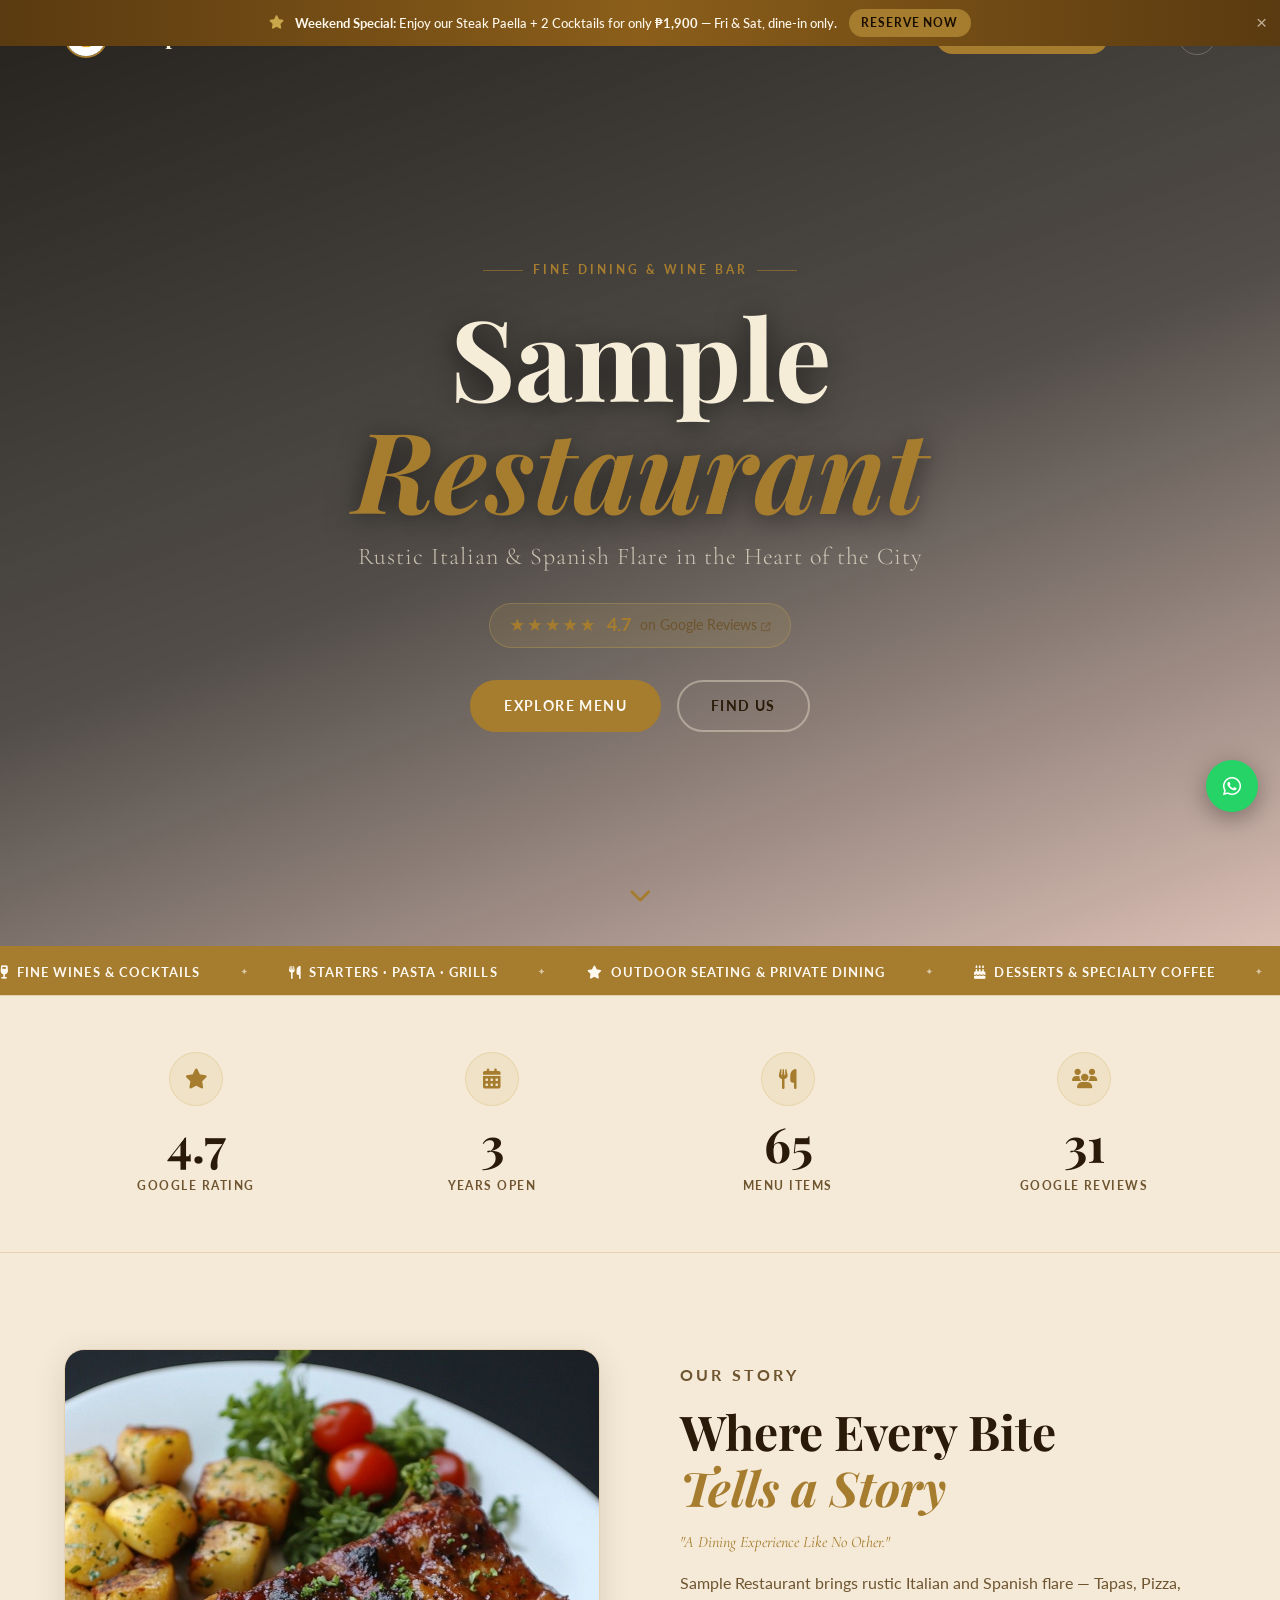
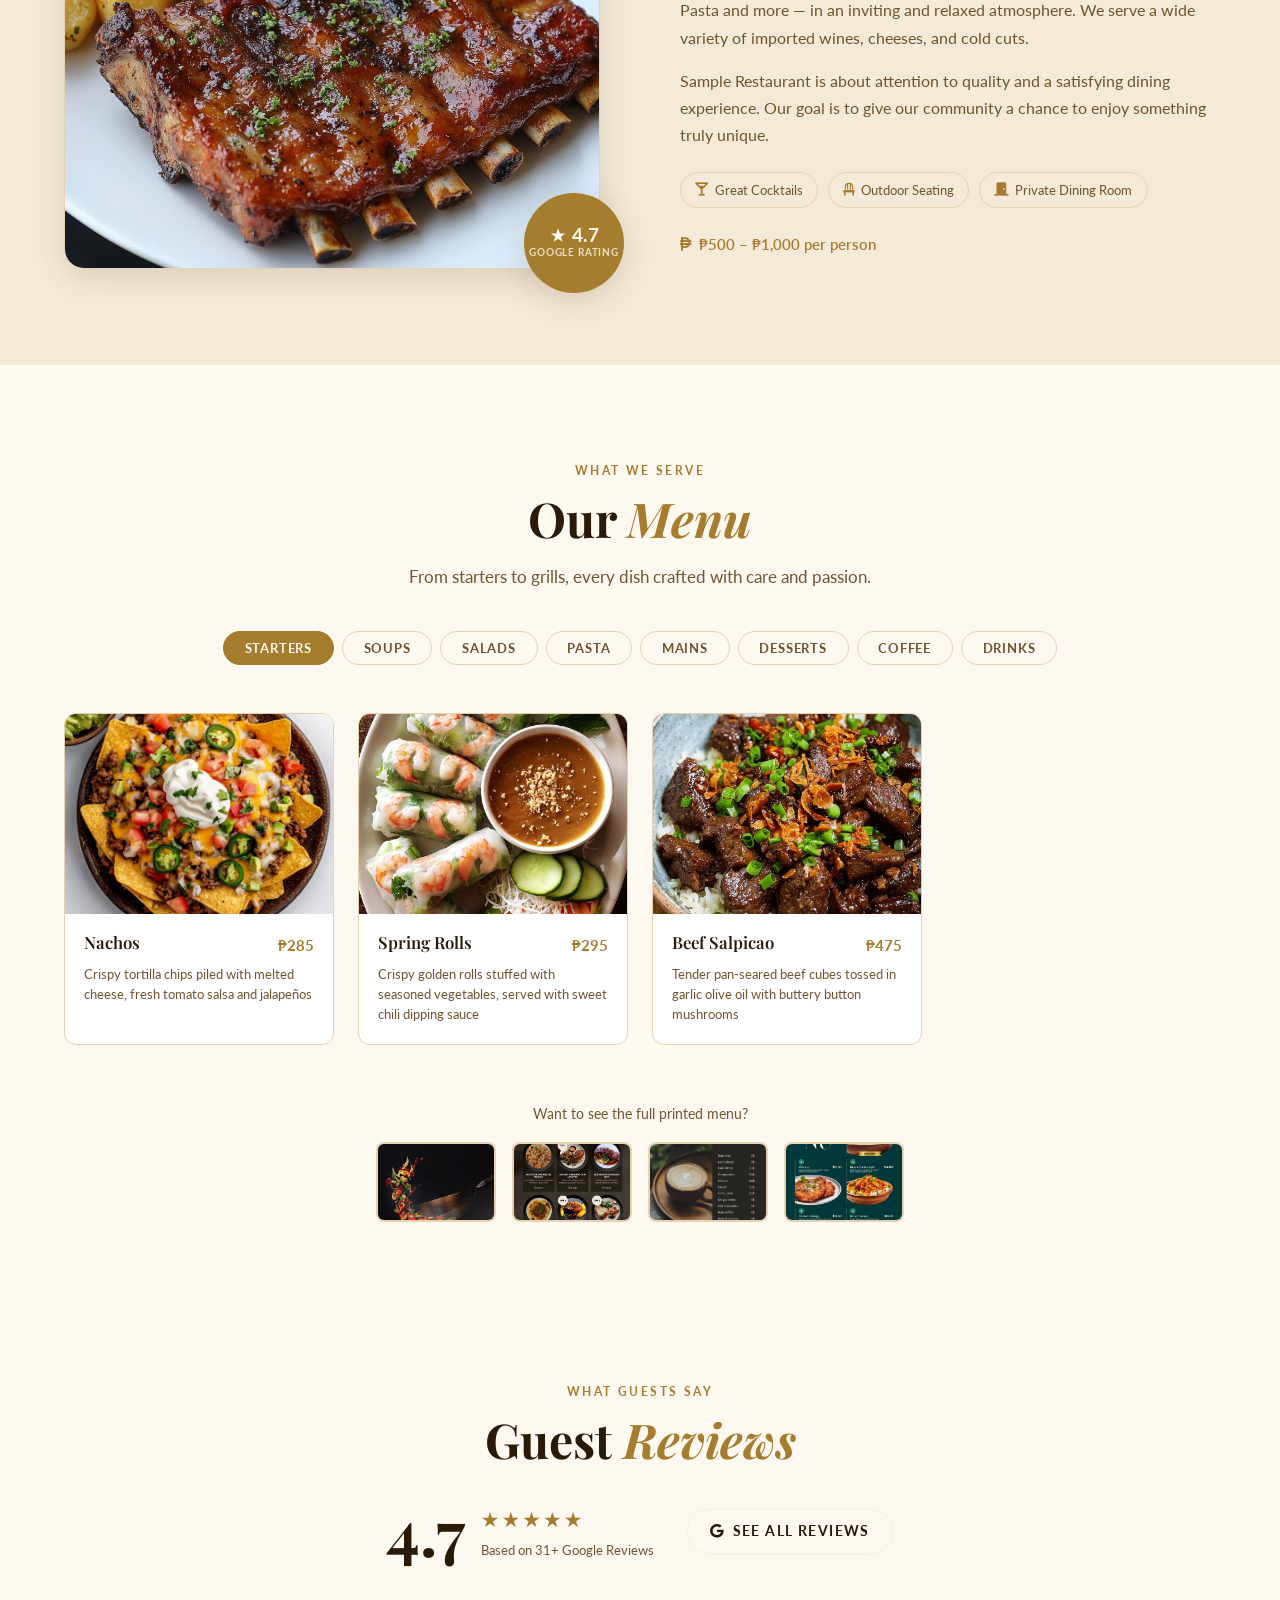
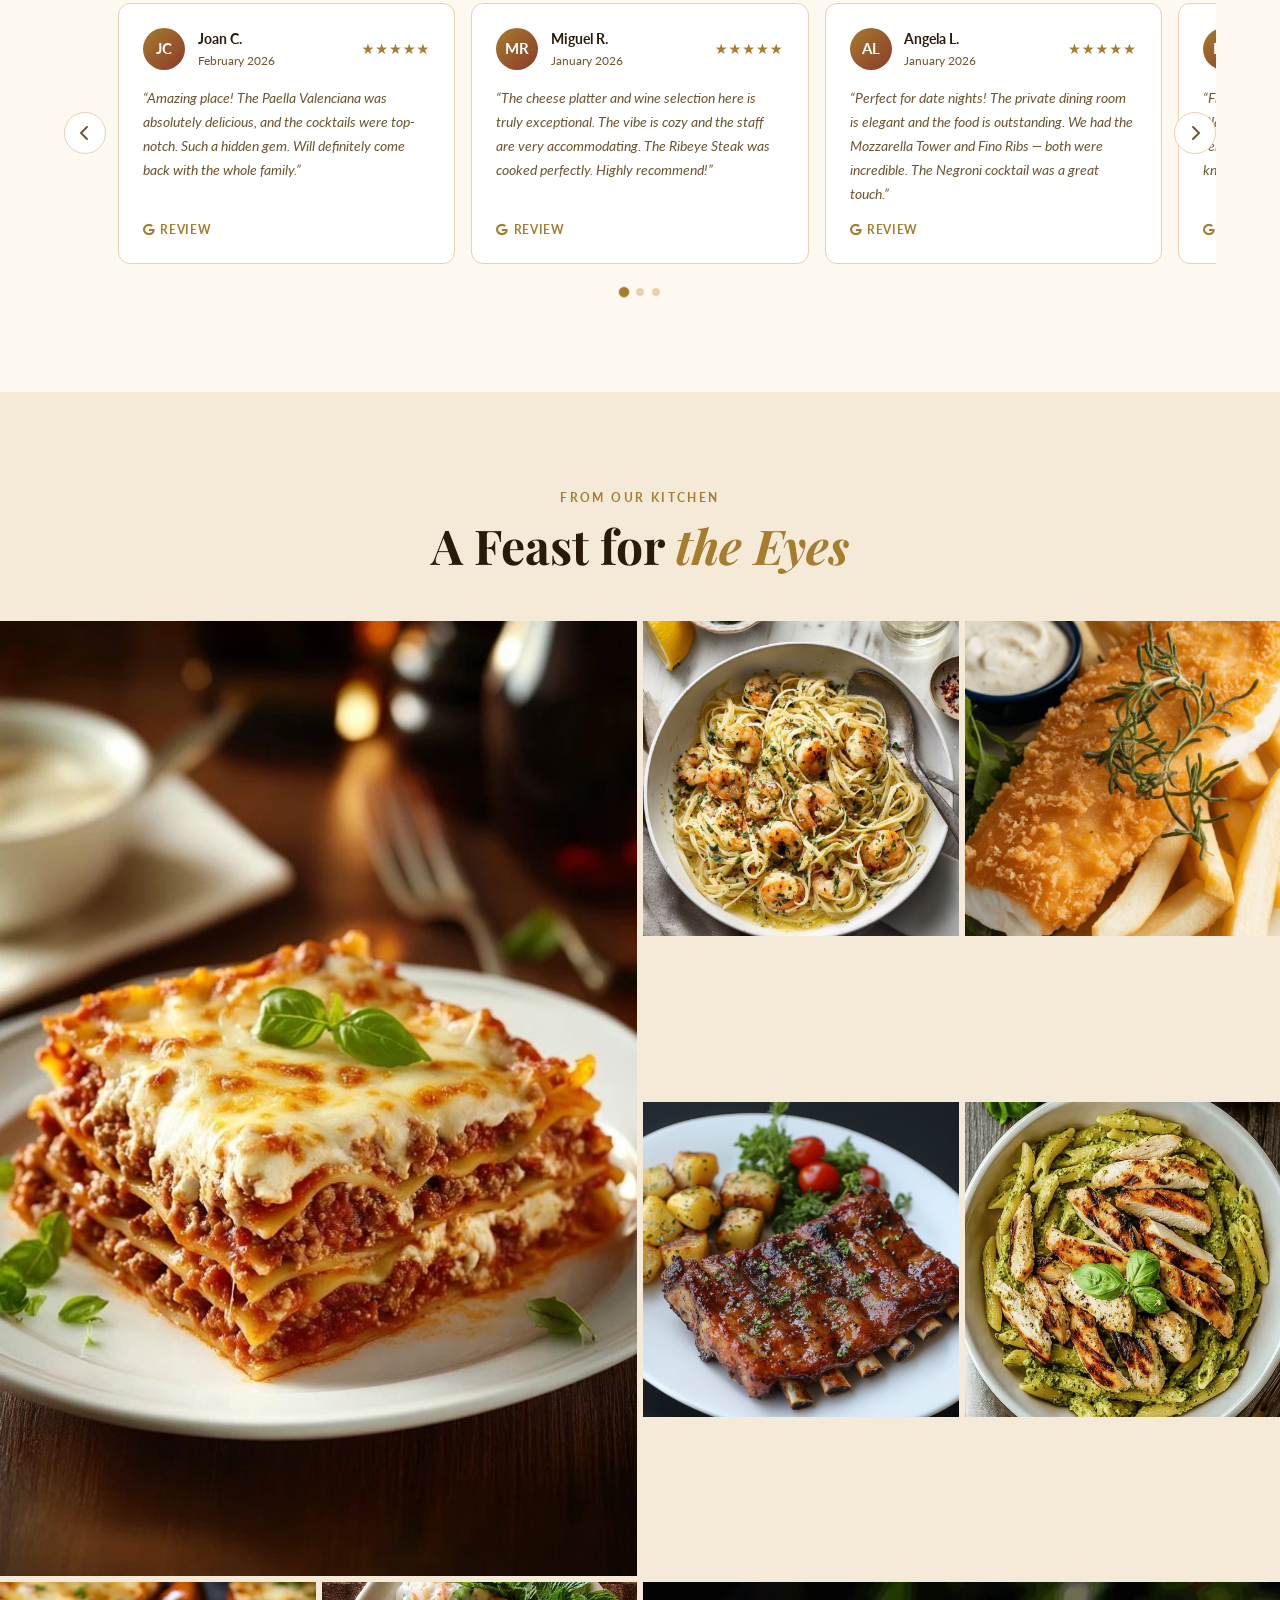
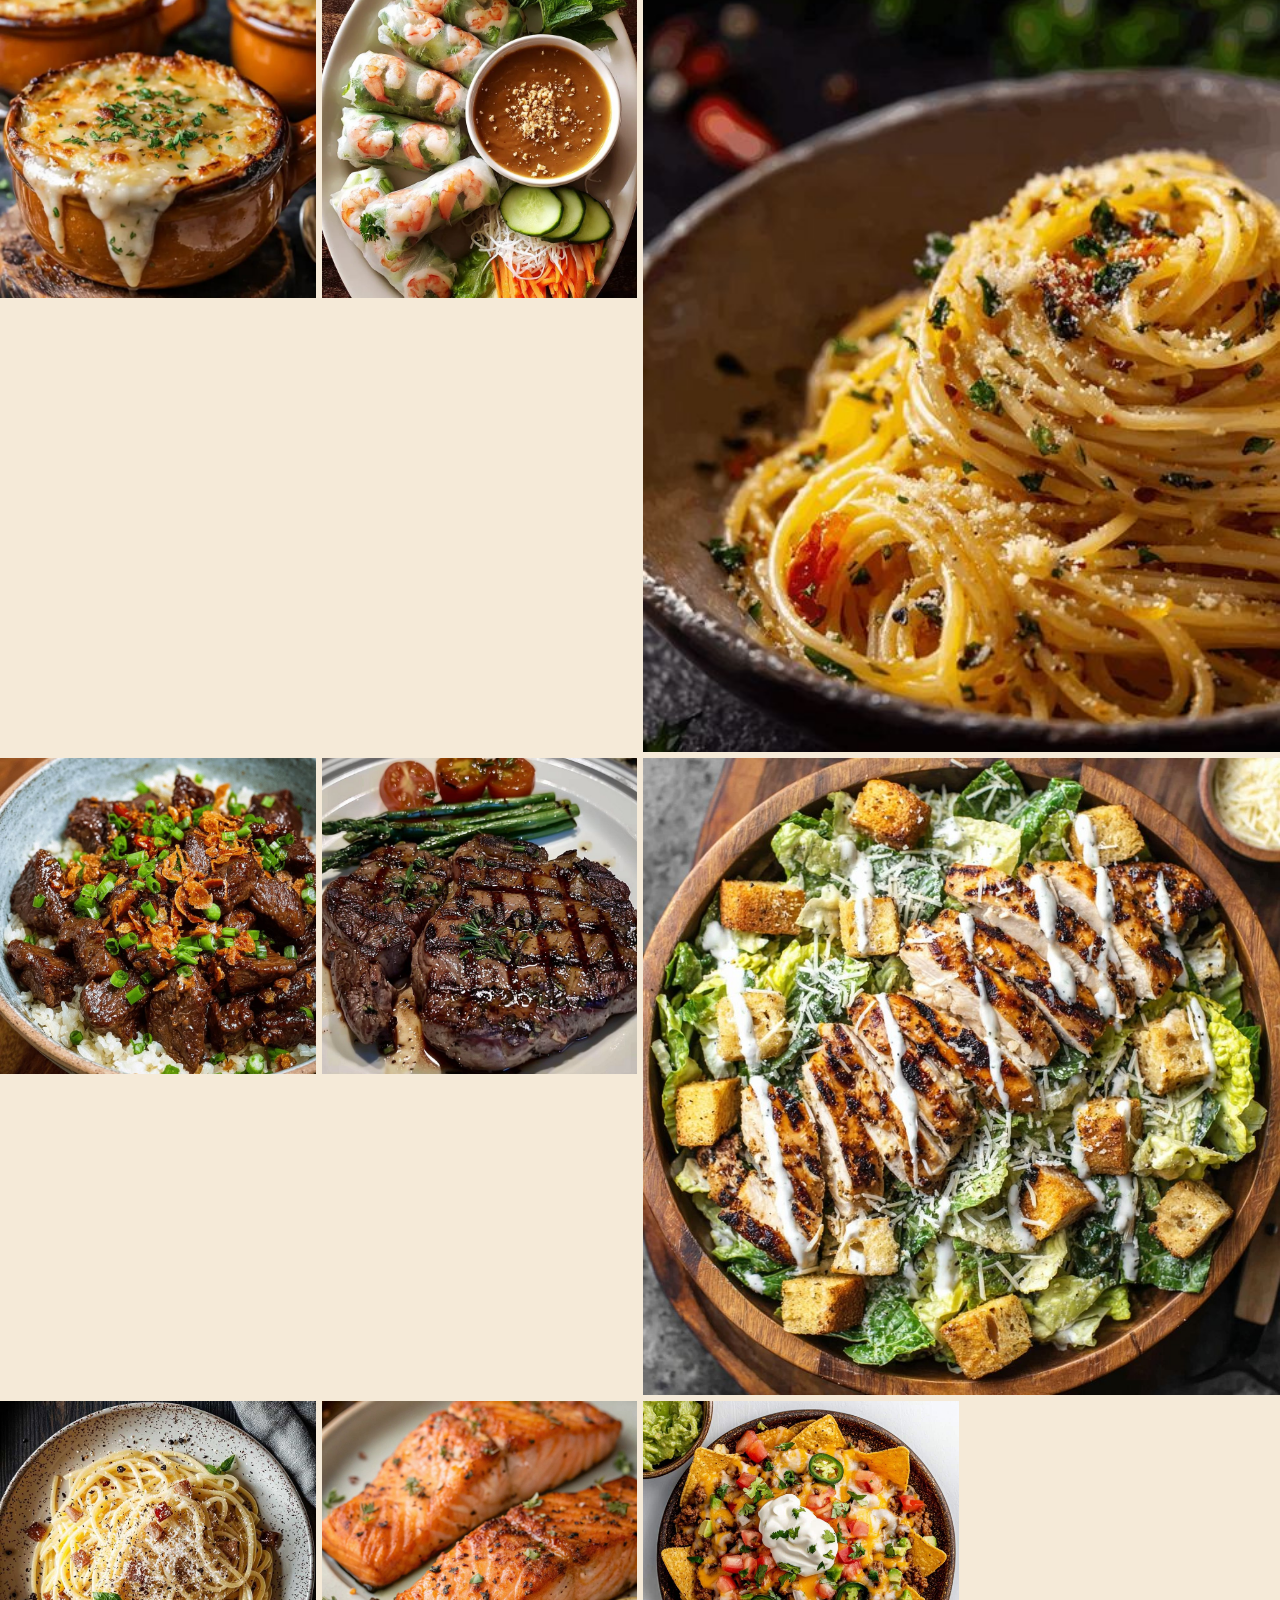
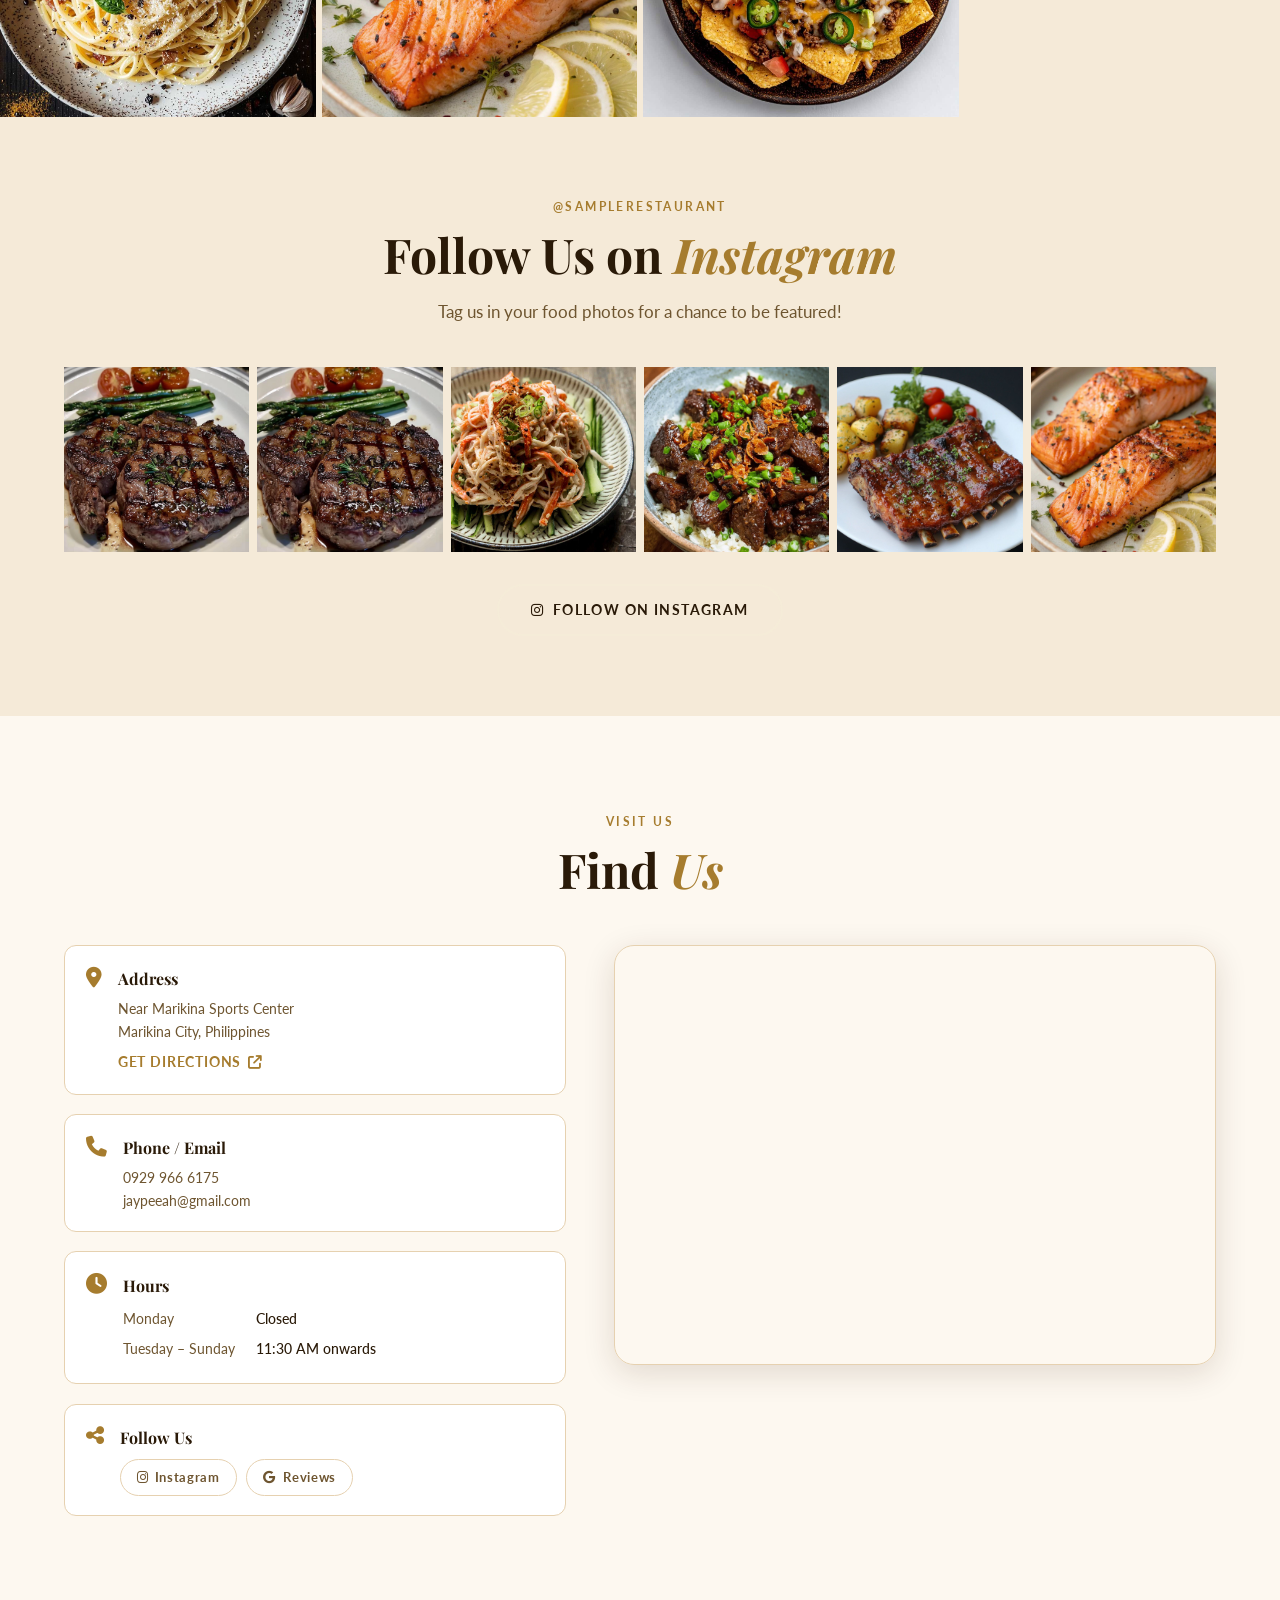
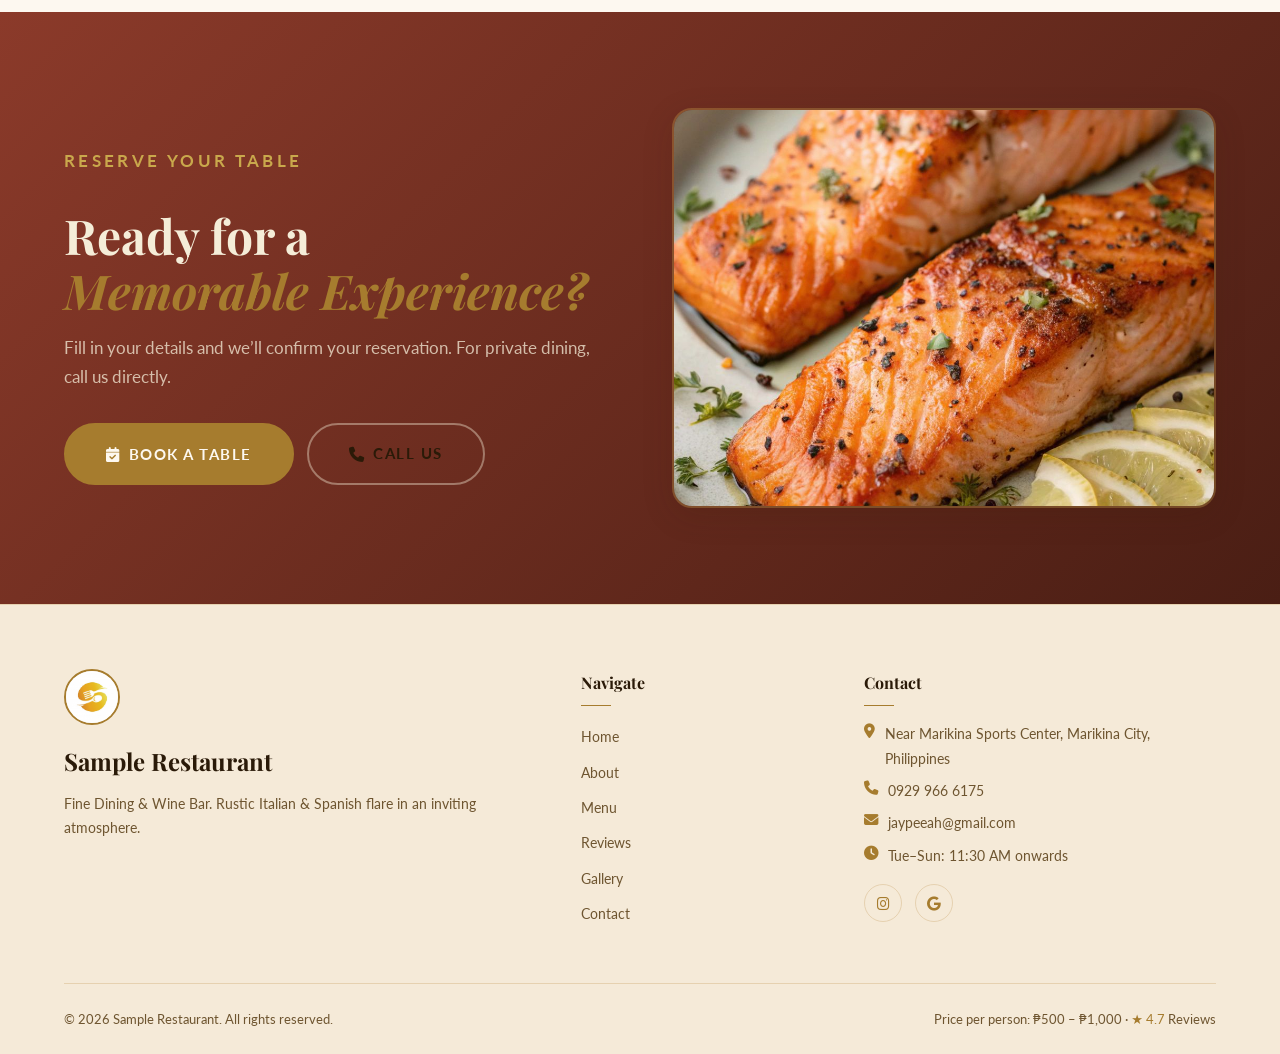
==== commit d5741c02: "Add files via upload" ====
--- a/index.html
+++ b/index.html
@@ -68,6 +68,14 @@
 
   <!-- ═══════════════════ HERO ═══════════════════ -->
   <section id="home" class="hero">
+    <!-- Slideshow backgrounds -->
+    <div class="hero-slides">
+      <div class="hero-slide" style="background-image:url('Menu/Ribeye Steak.jpg')"></div>
+      <div class="hero-slide" style="background-image:url('Menu/Salmon.jpg')"></div>
+      <div class="hero-slide" style="background-image:url('Menu/Ribs.jpg')"></div>
+      <div class="hero-slide" style="background-image:url('Menu/Tenderloim.jpg')"></div>
+      <div class="hero-slide" style="background-image:url('Menu/Salpicao.jpg')"></div>
+    </div>
     <div class="hero-overlay"></div>
     <div class="hero-content">
       <p class="hero-tagline">Fine Dining &amp; Wine Bar</p>
--- a/styles.css
+++ b/styles.css
@@ -0,0 +1,1598 @@
+/* ═══════════════════════════════════════════════════
+   FINO DELI — styles.css
+   Theme: Rustic Italian/Spanish • Warm Earthy Tones
+═══════════════════════════════════════════════════ */
+
+/* ── Variables ── */
+:root {
+  --clr-bg:       #0f0b08;
+  --clr-surface:  #1a1410;
+  --clr-card:     #231d17;
+  --clr-border:   #3a2e22;
+  --clr-gold:     #c9a84c;
+  --clr-gold-lt:  #e4c77b;
+  --clr-cream:    #f5edd8;
+  --clr-text:     #e8d9c0;
+  --clr-muted:    #9e8e72;
+  --clr-accent:   #8b3a2a;
+  --clr-accent2:  #5a7a52;
+  --ff-serif:     'Playfair Display', Georgia, serif;
+  --ff-elegant:   'Cormorant Garamond', Georgia, serif;
+  --ff-sans:      'Lato', system-ui, sans-serif;
+  --radius:       12px;
+  --radius-lg:    20px;
+  --shadow:       0 8px 32px rgba(0,0,0,.45);
+  --shadow-card:  0 4px 16px rgba(0,0,0,.35);
+  --trans:        .3s cubic-bezier(.4,0,.2,1);
+}
+
+/* ── Light Theme Variables ── */
+[data-theme="light"] {
+  --clr-bg:       #fdf8f0;
+  --clr-surface:  #f5ead8;
+  --clr-card:     #ffffff;
+  --clr-border:   #e6d1b0;
+  --clr-gold:     #a67c2e;
+  --clr-gold-lt:  #c9a84c;
+  --clr-cream:    #2a1a08;
+  --clr-text:     #3d2c0f;
+  --clr-muted:    #6e5530;
+  --shadow:       0 8px 32px rgba(60,30,0,.14);
+  --shadow-card:  0 4px 16px rgba(60,30,0,.08);
+}
+
+/* ════════════════════════
+   SPECIALS BANNER
+════════════════════════ */
+.specials-bar {
+  position: relative; z-index: 1001;
+  background: linear-gradient(90deg, #5a3a10 0%, #8b5e1a 50%, #5a3a10 100%);
+  color: var(--clr-cream);
+  padding: .55rem 3.5rem .55rem 1rem;
+  text-align: center;
+  font-size: .84rem;
+  font-weight: 500;
+}
+[data-theme="light"] .specials-bar { color: #fff8ec; }
+.specials-bar-inner {
+  display: inline-flex; align-items: center; gap: .7rem; flex-wrap: wrap; justify-content: center;
+}
+.specials-bar-inner i { color: var(--clr-gold-lt); }
+.specials-bar-cta {
+  background: var(--clr-gold);
+  color: #1a0e00;
+  padding: .22rem .8rem;
+  border-radius: 50px;
+  font-weight: 700;
+  font-size: .78rem;
+  text-transform: uppercase;
+  letter-spacing: .07em;
+  transition: background var(--trans);
+  white-space: nowrap;
+}
+.specials-bar-cta:hover { background: var(--clr-gold-lt); }
+.specials-bar-close {
+  position: absolute; top: 50%; right: .8rem; transform: translateY(-50%);
+  background: none; border: none; color: rgba(255,248,236,.6);
+  font-size: 1.2rem; cursor: pointer; line-height: 1;
+  transition: color var(--trans);
+}
+.specials-bar-close:hover { color: #fff; }
+.specials-bar.dismissed { display: none; }
+
+/* ════════════════════════
+   STATS SECTION
+════════════════════════ */
+.stats-section {
+  padding: 3.5rem 0;
+  background: var(--clr-surface);
+  border-top: 1px solid var(--clr-border);
+  border-bottom: 1px solid var(--clr-border);
+}
+.stats-grid {
+  display: grid;
+  grid-template-columns: repeat(4,1fr);
+  gap: 2rem;
+  text-align: center;
+}
+.stat-item { display: flex; flex-direction: column; align-items: center; gap: .5rem; }
+.stat-icon {
+  width: 54px; height: 54px; border-radius: 50%;
+  background: rgba(201,168,76,.12);
+  border: 1px solid rgba(201,168,76,.25);
+  display: flex; align-items: center; justify-content: center;
+  font-size: 1.25rem; color: var(--clr-gold);
+  margin-bottom: .3rem;
+}
+.stat-number {
+  font-family: var(--ff-serif);
+  font-size: clamp(2rem,5vw,3rem);
+  font-weight: 700;
+  color: var(--clr-cream);
+  line-height: 1;
+}
+.stat-label {
+  font-size: .78rem;
+  font-weight: 700;
+  text-transform: uppercase;
+  letter-spacing: .12em;
+  color: var(--clr-muted);
+}
+@media (max-width:640px) {
+  .stats-grid { grid-template-columns: repeat(2,1fr); gap: 1.5rem; }
+}
+
+/* ════════════════════════
+   REVIEWS SECTION
+════════════════════════ */
+.reviews-section {
+  padding: 6rem 0;
+  background: var(--clr-bg);
+}
+.reviews-section .section-eyebrow,
+.reviews-section .section-title { text-align: center; }
+.reviews-meta {
+  display: flex; align-items: center; justify-content: center;
+  gap: 2rem; flex-wrap: wrap;
+  margin: 2rem 0 2.5rem;
+}
+.reviews-rating-big { display: flex; align-items: center; gap: 1rem; }
+.reviews-score {
+  font-family: var(--ff-serif);
+  font-size: 4rem; font-weight: 700;
+  color: var(--clr-cream); line-height: 1;
+}
+.reviews-stars-wrap { display: flex; flex-direction: column; gap: .25rem; }
+.reviews-stars { color: var(--clr-gold); font-size: 1.3rem; letter-spacing: .1em; }
+.reviews-count { font-size: .8rem; color: var(--clr-muted); }
+.reviews-btn { padding: .6rem 1.4rem !important; }
+.reviews-track-wrap {
+  display: flex; align-items: center; gap: .75rem;
+  overflow: hidden;
+}
+.reviews-nav-btn {
+  flex-shrink: 0;
+  width: 42px; height: 42px; border-radius: 50%;
+  background: var(--clr-card);
+  border: 1px solid var(--clr-border);
+  color: var(--clr-muted);
+  font-size: 1rem; cursor: pointer;
+  display: flex; align-items: center; justify-content: center;
+  transition: all var(--trans);
+  z-index: 2;
+}
+.reviews-nav-btn:hover { border-color: var(--clr-gold); color: var(--clr-gold); background: rgba(201,168,76,.1); }
+.reviews-track {
+  flex: 1;
+  display: grid;
+  grid-template-columns: repeat(5, calc(33.333% - .67rem));
+  gap: 1rem;
+  transition: transform .5s cubic-bezier(.4,0,.2,1);
+  min-width: 0;
+}
+.review-card {
+  background: var(--clr-card);
+  border: 1px solid var(--clr-border);
+  border-radius: var(--radius);
+  padding: 1.4rem 1.5rem;
+  display: flex; flex-direction: column; gap: .9rem;
+  transition: border-color var(--trans), transform var(--trans);
+  flex-shrink: 0;
+}
+.review-card:hover { border-color: var(--clr-gold); transform: translateY(-4px); }
+.review-header {
+  display: flex; align-items: center; gap: .8rem;
+}
+.review-avatar {
+  width: 42px; height: 42px; border-radius: 50%;
+  background: linear-gradient(135deg, var(--clr-gold), var(--clr-accent));
+  color: #fff; font-weight: 700; font-size: .95rem;
+  display: flex; align-items: center; justify-content: center;
+  flex-shrink: 0;
+}
+.review-author { font-weight: 700; font-size: .9rem; color: var(--clr-cream); }
+.review-date   { font-size: .75rem; color: var(--clr-muted); }
+.review-stars  { color: var(--clr-gold); font-size: .9rem; margin-left: auto; letter-spacing: .06em; white-space: nowrap; }
+.review-text {
+  font-size: .88rem; line-height: 1.7;
+  color: var(--clr-muted);
+  font-style: italic;
+  flex: 1;
+}
+.review-source {
+  display: inline-flex; align-items: center; gap: .35rem;
+  font-size: .75rem; font-weight: 700;
+  color: var(--clr-gold); text-decoration: none;
+  text-transform: uppercase; letter-spacing: .06em;
+  transition: opacity var(--trans);
+}
+.review-source:hover { opacity: .7; }
+.reviews-dots {
+  display: flex; justify-content: center; gap: .5rem; margin-top: 1.5rem;
+}
+.reviews-dot {
+  width: 8px; height: 8px; border-radius: 50%;
+  background: var(--clr-border); border: none; cursor: pointer;
+  transition: background var(--trans), transform var(--trans);
+}
+.reviews-dot.active { background: var(--clr-gold); transform: scale(1.3); }
+@media (max-width:900px) {
+  .reviews-track { grid-template-columns: repeat(5,calc(50% - .5rem)); }
+}
+@media (max-width:600px) {
+  .reviews-track { grid-template-columns: repeat(5,100%); }
+  .reviews-track-wrap { gap: .4rem; }
+  .reviews-nav-btn { width: 34px; height: 34px; font-size: .85rem; }
+}
+
+/* ════════════════════════
+   INSTAGRAM SECTION
+════════════════════════ */
+.instagram-section {
+  padding: 5rem 0;
+  background: var(--clr-surface);
+}
+.instagram-section .section-eyebrow,
+.instagram-section .section-title { text-align: center; }
+.insta-grid {
+  display: grid;
+  grid-template-columns: repeat(6,1fr);
+  gap: 8px;
+  margin-top: 2rem;
+}
+.insta-item { position: relative; overflow: hidden; aspect-ratio: 1; cursor: pointer; }
+.insta-item img { width: 100%; height: 100%; object-fit: cover; transition: transform .5s ease; display: block; }
+.insta-item:hover img { transform: scale(1.1); }
+.insta-overlay {
+  position: absolute; inset: 0;
+  background: rgba(201,168,76,.35);
+  display: flex; align-items: center; justify-content: center;
+  font-size: 1.8rem; color: #fff;
+  opacity: 0; transition: opacity var(--trans);
+}
+.insta-item:hover .insta-overlay { opacity: 1; }
+@media (max-width:768px) { .insta-grid { grid-template-columns: repeat(3,1fr); } }
+@media (max-width:480px) { .insta-grid { grid-template-columns: repeat(2,1fr); } }
+
+/* ════════════════════════
+   RESERVATION FORM MODAL
+════════════════════════ */
+.res-modal {
+  display: none; position: fixed; inset: 0; z-index: 9997;
+  align-items: center; justify-content: center; padding: 1rem;
+}
+.res-modal.open { display: flex; }
+.res-modal-backdrop {
+  position: absolute; inset: 0;
+  background: rgba(0,0,0,.72); backdrop-filter: blur(10px);
+  cursor: pointer; animation: modal-fade .3s ease;
+}
+.res-modal-panel {
+  position: relative; z-index: 1;
+  background: var(--clr-card);
+  border: 1px solid var(--clr-border);
+  border-radius: var(--radius-lg);
+  width: 100%; max-width: 620px;
+  max-height: 92vh; overflow-y: auto;
+  scrollbar-width: thin; scrollbar-color: var(--clr-border) transparent;
+  box-shadow: 0 32px 100px rgba(0,0,0,.7);
+  animation: modal-in .42s cubic-bezier(.34,1.3,.64,1);
+}
+.res-modal-close {
+  position: absolute; top: .85rem; right: .85rem;
+  width: 36px; height: 36px; border-radius: 50%;
+  background: rgba(0,0,0,.4); border: 1px solid rgba(255,255,255,.15);
+  color: #fff; cursor: pointer;
+  display: flex; align-items: center; justify-content: center;
+  font-size: .9rem; z-index: 3; transition: all var(--trans);
+}
+.res-modal-close:hover { background: var(--clr-gold); border-color: var(--clr-gold); transform: rotate(90deg); }
+.res-modal-header {
+  background: linear-gradient(135deg, var(--clr-accent) 0%, #3a1408 100%);
+  padding: 2rem 2rem 1.5rem;
+  text-align: center;
+}
+.res-modal-logo {
+  width: 60px; height: 60px; border-radius: 50%;
+  object-fit: cover; border: 2px solid var(--clr-gold);
+  margin: 0 auto 1rem;
+}
+.res-modal-header h2 {
+  font-family: var(--ff-serif);
+  font-size: 1.6rem; color: var(--clr-cream); margin-bottom: .4rem;
+}
+.res-modal-header p { color: rgba(245,237,216,.7); font-size: .9rem; }
+.res-form { padding: 1.8rem 2rem 2rem; display: flex; flex-direction: column; gap: 1rem; }
+.res-form-row { display: grid; grid-template-columns: 1fr 1fr; gap: 1rem; }
+.res-form-group { display: flex; flex-direction: column; gap: .45rem; }
+.res-form-group label {
+  font-size: .8rem; font-weight: 700;
+  text-transform: uppercase; letter-spacing: .08em;
+  color: var(--clr-muted);
+  display: flex; align-items: center; gap: .4rem;
+}
+.res-form-group label i { color: var(--clr-gold); }
+.res-form-group label small { text-transform: none; letter-spacing: 0; font-weight: 400; }
+.res-form-group input,
+.res-form-group select,
+.res-form-group textarea {
+  background: var(--clr-surface);
+  border: 1px solid var(--clr-border);
+  border-radius: var(--radius);
+  padding: .7rem 1rem;
+  color: var(--clr-cream);
+  font-family: var(--ff-sans);
+  font-size: .92rem;
+  outline: none;
+  transition: border-color var(--trans), box-shadow var(--trans);
+  resize: vertical;
+}
+.res-form-group input::placeholder,
+.res-form-group textarea::placeholder { color: var(--clr-muted); opacity: .55; }
+.res-form-group select { cursor: pointer; appearance: auto; }
+.res-form-group input:focus,
+.res-form-group select:focus,
+.res-form-group textarea:focus {
+  border-color: var(--clr-gold);
+  box-shadow: 0 0 0 3px rgba(201,168,76,.18);
+}
+.res-form-actions { display: flex; gap: .8rem; flex-wrap: wrap; margin-top: .5rem; }
+.whatsapp-btn { border-color: #25d366 !important; color: #25d366 !important; }
+.whatsapp-btn:hover { background: #25d366 !important; color: #fff !important; border-color: #25d366 !important; }
+.res-success { padding: 3rem 2rem; text-align: center; display: flex; flex-direction: column; align-items: center; gap: 1rem; }
+.res-success-icon { font-size: 3.5rem; color: var(--clr-gold); }
+.res-success h3 { font-family: var(--ff-serif); font-size: 1.6rem; color: var(--clr-cream); }
+.res-success p { color: var(--clr-muted); }
+/* Light mode */
+[data-theme="light"] .res-form-group input,
+[data-theme="light"] .res-form-group select,
+[data-theme="light"] .res-form-group textarea { color: var(--clr-text); }
+[data-theme="light"] .res-modal-close { background: rgba(255,255,255,.85); color: #333; border-color: rgba(0,0,0,.15); }
+[data-theme="light"] .res-modal-close:hover { background: var(--clr-gold); color: #fff; }
+@media (max-width:560px) {
+  .res-form-row { grid-template-columns: 1fr; }
+  .res-form { padding: 1.4rem 1.3rem 1.8rem; }
+  .res-modal { padding: .5rem; align-items: flex-end; }
+  .res-modal-panel { border-radius: var(--radius-lg) var(--radius-lg) 0 0; max-height: 90vh; animation: modal-slide-up .4s cubic-bezier(.32,1.25,.64,1); }
+}
+
+/* ════════════════════════
+   FLOATING BUTTONS
+════════════════════════ */
+.float-btn {
+  position: fixed; right: 1.4rem;
+  width: 52px; height: 52px; border-radius: 50%;
+  display: flex; align-items: center; justify-content: center;
+  font-size: 1.3rem; cursor: pointer; border: none;
+  box-shadow: 0 6px 24px rgba(0,0,0,.35);
+  transition: transform var(--trans), box-shadow var(--trans), opacity var(--trans);
+  text-decoration: none;
+  z-index: 900;
+}
+.float-btn:hover { transform: scale(1.12) translateY(-3px); box-shadow: 0 10px 32px rgba(0,0,0,.4); }
+.float-whatsapp { bottom: 5.5rem; background: #25d366; color: #fff; }
+.float-top { bottom: 1.4rem; background: var(--clr-gold); color: var(--clr-bg); opacity: 0; pointer-events: none; transition: opacity var(--trans), transform var(--trans); }
+.float-top.visible { opacity: 1; pointer-events: auto; }
+.float-tooltip {
+  position: absolute; right: calc(100% + .6rem); top: 50%; transform: translateY(-50%);
+  background: rgba(0,0,0,.85); color: #fff;
+  font-size: .72rem; font-weight: 700; letter-spacing: .06em; text-transform: uppercase;
+  padding: .3rem .7rem; border-radius: 6px; white-space: nowrap;
+  pointer-events: none; opacity: 0;
+  transition: opacity var(--trans);
+}
+.float-btn:hover .float-tooltip { opacity: 1; }
+
+/* ── Reset ── */
+*,*::before,*::after { box-sizing:border-box; margin:0; padding:0; }
+html { scroll-behavior:smooth; font-size:16px; }
+body {
+  background: var(--clr-bg);
+  color: var(--clr-text);
+  font-family: var(--ff-sans);
+  line-height: 1.7;
+  overflow-x: hidden;
+  transition: background-color .4s ease, color .3s ease;
+}
+img { display:block; max-width:100%; }
+a { color:inherit; text-decoration:none; }
+ul { list-style:none; }
+
+/* ── Container ── */
+.container { max-width:1200px; margin:0 auto; padding:0 1.5rem; }
+
+/* ── Section Labels ── */
+.section-eyebrow {
+  font-family: var(--ff-sans);
+  font-size:.75rem;
+  font-weight:700;
+  letter-spacing:.2em;
+  text-transform:uppercase;
+  color: var(--clr-gold);
+  margin-bottom:.6rem;
+}
+.section-title {
+  font-family: var(--ff-serif);
+  font-size:clamp(2rem,4vw,3rem);
+  font-weight:700;
+  color: var(--clr-cream);
+  line-height:1.15;
+  margin-bottom:1rem;
+}
+.section-title em { color: var(--clr-gold); font-style:italic; }
+.section-subtitle {
+  font-size:1.05rem;
+  color: var(--clr-muted);
+  max-width:520px;
+}
+
+/* ════════════════════════
+   NAVBAR
+════════════════════════ */
+#navbar {
+  position:fixed; top:0; left:0; right:0; z-index:1000;
+  padding:.9rem 0;
+  background:transparent;
+  transition: background var(--trans), box-shadow var(--trans), padding var(--trans);
+}
+#navbar.scrolled {
+  background:rgba(15,11,8,.97);
+  box-shadow:0 2px 20px rgba(0,0,0,.6);
+  padding:.6rem 0;
+  backdrop-filter: blur(12px);
+}
+.nav-container {
+  max-width:1200px; margin:0 auto; padding:0 1.5rem;
+  display:flex; align-items:center; justify-content:space-between; gap:1rem;
+}
+.nav-logo {
+  display:flex; align-items:center; gap:.75rem;
+  font-family: var(--ff-serif);
+  font-size:1.4rem;
+  color: var(--clr-cream);
+  font-weight:700;
+}
+.nav-logo-img {
+  width:44px; height:44px;
+  border-radius:50%;
+  object-fit:cover;
+  border:2px solid var(--clr-gold);
+}
+.nav-links {
+  display:flex; align-items:center; gap:2rem;
+}
+.nav-links a {
+  font-size:.88rem;
+  font-weight:600;
+  letter-spacing:.08em;
+  text-transform:uppercase;
+  color: var(--clr-muted);
+  transition: color var(--trans);
+  position:relative;
+}
+.nav-links a::after {
+  content:'';
+  position:absolute; bottom:-4px; left:0; right:0; height:1px;
+  background: var(--clr-gold);
+  transform:scaleX(0); transform-origin:left;
+  transition: transform var(--trans);
+}
+.nav-links a:hover,
+.nav-links a:focus { color: var(--clr-gold); }
+.nav-links a:hover::after { transform:scaleX(1); }
+.nav-cta {
+  background: var(--clr-gold) !important;
+  color: var(--clr-bg) !important;
+  padding:.5rem 1.2rem !important;
+  border-radius:50px !important;
+  font-weight:700 !important;
+  transition: background var(--trans), transform var(--trans) !important;
+}
+.nav-cta::after { display:none !important; }
+.nav-cta:hover { background: var(--clr-gold-lt) !important; transform:translateY(-2px); }
+
+/* Hamburger */
+.hamburger {
+  display:none;
+  flex-direction:column; gap:5px;
+  background:none; border:none; cursor:pointer; padding:4px;
+}
+.hamburger span {
+  display:block; width:24px; height:2px;
+  background: var(--clr-cream);
+  border-radius:2px;
+  transition: transform var(--trans), opacity var(--trans);
+}
+.hamburger.open span:nth-child(1) { transform:translateY(7px) rotate(45deg); }
+.hamburger.open span:nth-child(2) { opacity:0; }
+.hamburger.open span:nth-child(3) { transform:translateY(-7px) rotate(-45deg); }
+
+/* Nav Actions — wraps theme toggle + hamburger */
+.nav-actions {
+  display:flex; align-items:center; gap:.5rem;
+}
+
+/* Theme Toggle Button */
+.theme-toggle {
+  background:transparent;
+  border:1px solid var(--clr-border);
+  color:var(--clr-muted);
+  border-radius:50%;
+  width:38px; height:38px;
+  display:flex; align-items:center; justify-content:center;
+  cursor:pointer;
+  font-size:.9rem;
+  transition:all var(--trans);
+  flex-shrink:0;
+}
+.theme-toggle:hover {
+  border-color:var(--clr-gold);
+  color:var(--clr-gold);
+  background:rgba(201,168,76,.12);
+}
+/* On transparent navbar (dark hero bg) — always show light */
+#navbar:not(.scrolled) .theme-toggle {
+  border-color:rgba(245,237,216,.25);
+  color:rgba(245,237,216,.6);
+}
+#navbar:not(.scrolled) .theme-toggle:hover {
+  border-color:var(--clr-gold);
+  color:var(--clr-gold);
+}
+
+/* ════════════════════════
+   HERO
+════════════════════════ */
+.hero {
+  position:relative;
+  min-height:100vh;
+  display:flex; align-items:center; justify-content:center;
+  background: var(--clr-bg);
+  text-align:center;
+  overflow:hidden;
+}
+
+/* ── Hero Slideshow ── */
+.hero-slides {
+  position:absolute; inset:0; z-index:0;
+}
+.hero-slide {
+  position:absolute; inset:0;
+  background-size:cover;
+  background-position:center;
+  opacity:0;
+  animation: heroSlide 25s ease-in-out infinite;
+  will-change: opacity;
+}
+.hero-slide:nth-child(1) { animation-delay:  0s; }
+.hero-slide:nth-child(2) { animation-delay:  5s; }
+.hero-slide:nth-child(3) { animation-delay: 10s; }
+.hero-slide:nth-child(4) { animation-delay: 15s; }
+.hero-slide:nth-child(5) { animation-delay: 20s; }
+
+@keyframes heroSlide {
+  0%   { opacity: 0; }
+  6%   { opacity: 1; }
+  20%  { opacity: 1; }
+  26%  { opacity: 0; }
+  100% { opacity: 0; }
+}
+.hero-overlay {
+  position:absolute; inset:0;
+  z-index:1;
+  background: linear-gradient(
+    160deg,
+    rgba(10,7,4,.88) 0%,
+    rgba(15,11,8,.72) 50%,
+    rgba(139,58,42,.3) 100%
+  );
+}
+.hero-content {
+  position:relative; z-index:2;
+  padding:2rem 1.5rem;
+  max-width:760px;
+}
+.hero-tagline {
+  font-family: var(--ff-sans);
+  font-size:.75rem;
+  font-weight:700;
+  letter-spacing:.25em;
+  text-transform:uppercase;
+  color: var(--clr-gold);
+  margin-bottom:1.2rem;
+  display:flex; align-items:center; justify-content:center; gap:.6rem;
+}
+.hero-tagline::before,
+.hero-tagline::after {
+  content:''; display:block; height:1px; width:40px;
+  background: var(--clr-gold); opacity:.6;
+}
+.hero-title {
+  font-family: var(--ff-serif);
+  font-size:clamp(3.5rem,10vw,7rem);
+  font-weight:700;
+  color: var(--clr-cream);
+  line-height:1;
+  margin-bottom:.8rem;
+  text-shadow:0 4px 30px rgba(0,0,0,.6);
+}
+.hero-title em {
+  font-style:italic;
+  color: var(--clr-gold);
+  display:block;
+}
+.hero-subtitle {
+  font-family: var(--ff-elegant);
+  font-size:clamp(1.1rem,2.5vw,1.5rem);
+  color: var(--clr-cream);
+  opacity:.85;
+  margin-bottom:1.6rem;
+  font-weight:300;
+  letter-spacing:.04em;
+}
+.hero-rating {
+  display:inline-flex; align-items:center; gap:.6rem;
+  background:rgba(201,168,76,.12);
+  border:1px solid rgba(201,168,76,.3);
+  border-radius:50px;
+  padding:.4rem 1.2rem;
+  margin-bottom:2rem;
+  font-size:.9rem;
+  text-decoration:none;
+  cursor:pointer;
+  transition:all var(--trans);
+}
+.hero-rating:hover {
+  background:rgba(201,168,76,.24);
+  border-color:rgba(201,168,76,.65);
+  transform:translateY(-2px);
+  box-shadow:0 6px 20px rgba(201,168,76,.2);
+}
+.stars { color: var(--clr-gold); font-size:1.1rem; letter-spacing:.1em; }
+.rating-score { color: var(--clr-gold); font-weight:700; font-size:1.1rem; }
+.rating-label { color: var(--clr-muted); }
+.hero-actions { display:flex; gap:1rem; justify-content:center; flex-wrap:wrap; }
+.hero-scroll {
+  position:absolute; bottom:2rem; left:50%; transform:translateX(-50%);
+  color: var(--clr-gold);
+  font-size:1.4rem;
+  animation: bounce 2s infinite;
+  z-index:2;
+}
+@keyframes bounce {
+  0%,100% { transform:translateX(-50%) translateY(0); }
+  50% { transform:translateX(-50%) translateY(8px); }
+}
+
+/* ── Buttons ── */
+.btn {
+  display:inline-flex; align-items:center; gap:.5rem;
+  padding:.75rem 2rem;
+  border-radius:50px;
+  font-family: var(--ff-sans);
+  font-size:.88rem;
+  font-weight:700;
+  letter-spacing:.1em;
+  text-transform:uppercase;
+  cursor:pointer;
+  border:2px solid transparent;
+  transition: all var(--trans);
+}
+.btn-primary {
+  background: var(--clr-gold);
+  color: var(--clr-bg);
+  border-color: var(--clr-gold);
+}
+.btn-primary:hover {
+  background: var(--clr-gold-lt);
+  border-color: var(--clr-gold-lt);
+  transform:translateY(-3px);
+  box-shadow:0 8px 24px rgba(201,168,76,.3);
+}
+.btn-outline {
+  background:transparent;
+  color: var(--clr-cream);
+  border-color: rgba(245,237,216,.4);
+}
+.btn-outline:hover {
+  background:rgba(245,237,216,.08);
+  border-color: var(--clr-cream);
+  transform:translateY(-3px);
+}
+.btn-lg { padding:1rem 2.5rem; font-size:.95rem; }
+
+/* ════════════════════════
+   RIBBON
+════════════════════════ */
+.ribbon {
+  background: var(--clr-gold);
+  padding:.7rem 0;
+  overflow:hidden;
+  white-space:nowrap;
+}
+.ribbon-inner {
+  display:inline-flex; gap:2.5rem;
+  animation: marquee 28s linear infinite;
+  font-size:.82rem;
+  font-weight:700;
+  letter-spacing:.08em;
+  text-transform:uppercase;
+  color: var(--clr-bg);
+}
+.ribbon-inner span { display:inline-flex; align-items:center; gap:.5rem; }
+.ribbon-dot { font-size:.6rem; opacity:.6; }
+@keyframes marquee {
+  from { transform:translateX(0); }
+  to { transform:translateX(-50%); }
+}
+
+/* ════════════════════════
+   ABOUT
+════════════════════════ */
+.about {
+  padding:6rem 0;
+  background: var(--clr-surface);
+}
+.about-grid {
+  display:grid;
+  grid-template-columns:1fr 1fr;
+  gap:5rem;
+  align-items:center;
+}
+.about-image-wrap {
+  position:relative;
+}
+.about-img {
+  width:100%; border-radius:var(--radius-lg);
+  object-fit:cover; max-height:520px;
+  box-shadow: var(--shadow);
+  border:1px solid var(--clr-border);
+}
+.about-badge {
+  position:absolute; bottom:-1.5rem; right:-1.5rem;
+  background: var(--clr-gold);
+  color: var(--clr-bg);
+  border-radius:50%;
+  width:100px; height:100px;
+  display:flex; flex-direction:column;
+  align-items:center; justify-content:center;
+  font-weight:700;
+  box-shadow: var(--shadow);
+  text-align:center;
+}
+.badge-number { font-size:1.2rem; line-height:1; }
+.badge-label { font-size:.65rem; text-transform:uppercase; letter-spacing:.08em; opacity:.8; }
+.about-text .section-title { margin-top:.5rem; }
+.about-lead {
+  font-family: var(--ff-elegant);
+  font-size:1.35rem;
+  font-style:italic;
+  color: var(--clr-gold-lt);
+  margin-bottom:1rem;
+  line-height:1.4;
+}
+.about-text p {
+  color: var(--clr-muted);
+  margin-bottom:1rem;
+  font-size:1rem;
+}
+.about-pills {
+  display:flex; flex-wrap:wrap; gap:.6rem; margin:1.5rem 0 1rem;
+}
+.pill {
+  display:inline-flex; align-items:center; gap:.4rem;
+  padding:.35rem .9rem;
+  border-radius:50px;
+  border:1px solid var(--clr-border);
+  font-size:.82rem;
+  color: var(--clr-muted);
+  transition: border-color var(--trans), color var(--trans);
+}
+.pill i { color: var(--clr-gold); }
+.pill:hover { border-color: var(--clr-gold); color: var(--clr-gold-lt); }
+.about-price-tag {
+  display:inline-flex; align-items:center; gap:.5rem;
+  color: var(--clr-gold);
+  font-weight:600;
+  font-size:.95rem;
+  margin-top:.5rem;
+}
+
+/* ════════════════════════
+   MENU SECTION
+════════════════════════ */
+.menu-section {
+  padding:6rem 0 4rem;
+  background: var(--clr-bg);
+}
+.menu-section .container > .section-eyebrow,
+.menu-section .container > .section-title,
+.menu-section .container > .section-subtitle { text-align:center; margin-left:auto; margin-right:auto; }
+
+/* Tabs */
+.menu-tabs {
+  display:flex; flex-wrap:wrap; gap:.5rem;
+  justify-content:center;
+  margin:2.5rem 0 3rem;
+}
+.menu-tab {
+  padding:.5rem 1.3rem;
+  border:1px solid var(--clr-border);
+  border-radius:50px;
+  background:transparent;
+  color: var(--clr-muted);
+  font-family: var(--ff-sans);
+  font-size:.82rem;
+  font-weight:700;
+  letter-spacing:.06em;
+  text-transform:uppercase;
+  cursor:pointer;
+  transition: all var(--trans);
+}
+.menu-tab:hover { color: var(--clr-gold); border-color: var(--clr-gold); }
+.menu-tab.active {
+  background: var(--clr-gold);
+  color: var(--clr-bg);
+  border-color: var(--clr-gold);
+}
+
+/* Panels */
+.menu-panel { display:none; }
+.menu-panel.active { display:block; animation:fadeIn .4s ease; }
+@keyframes fadeIn { from{opacity:0;transform:translateY(10px)} to{opacity:1;transform:none} }
+
+/* Grid */
+.menu-grid {
+  display:grid;
+  grid-template-columns:repeat(auto-fill,minmax(270px,1fr));
+  gap:1.5rem;
+}
+.chefs-grid { grid-template-columns:repeat(auto-fill,minmax(280px,1fr)); }
+.drinks-grid { grid-template-columns:repeat(auto-fill,minmax(300px,1fr)); }
+
+/* Cards */
+.menu-card {
+  background: var(--clr-card);
+  border:1px solid var(--clr-border);
+  border-radius:var(--radius);
+  overflow:hidden;
+  transition: transform var(--trans), box-shadow var(--trans), border-color var(--trans);
+  position:relative;
+}
+.menu-card:hover {
+  transform:translateY(-6px);
+  box-shadow: var(--shadow);
+  border-color: var(--clr-gold);
+}
+.menu-card img {
+  width:100%; height:200px; object-fit:cover;
+  transition: transform .5s ease;
+}
+.menu-card:hover img { transform:scale(1.05); }
+.menu-card-body { padding:1.1rem 1.2rem 1.2rem; }
+.menu-card-body.no-img { padding:1.5rem 1.4rem; }
+.menu-card-header {
+  display:flex; justify-content:space-between; align-items:flex-start;
+  gap:.8rem; margin-bottom:.4rem;
+}
+.menu-card-header h3 {
+  font-family: var(--ff-serif);
+  font-size:1.05rem;
+  font-weight:600;
+  color: var(--clr-cream);
+  line-height:1.3;
+}
+.price {
+  font-size:.95rem;
+  font-weight:700;
+  color: var(--clr-gold);
+  white-space:nowrap;
+  margin-top:.1rem;
+}
+.menu-card-desc {
+  font-size:.83rem;
+  color: var(--clr-muted);
+  line-height:1.5;
+  margin-top:.3rem;
+}
+
+/* Chef card */
+.chef-card { border-color:rgba(201,168,76,.25); }
+.chef-badge {
+  position:absolute; top:.8rem; right:.8rem;
+  background: var(--clr-gold);
+  color: var(--clr-bg);
+  font-size:.68rem;
+  font-weight:700;
+  padding:.25rem .65rem;
+  border-radius:50px;
+  text-transform:uppercase;
+  letter-spacing:.06em;
+  display:flex; align-items:center; gap:.3rem;
+  z-index:2;
+}
+/* Premium badge */
+.premium-item { border-color:rgba(139,58,42,.4); }
+.premium-badge {
+  display:inline-block;
+  background:rgba(139,58,42,.25);
+  color:#e07b6a;
+  border:1px solid rgba(139,58,42,.4);
+  font-size:.68rem;
+  font-weight:700;
+  padding:.2rem .6rem;
+  border-radius:50px;
+  text-transform:uppercase;
+  letter-spacing:.07em;
+  margin-bottom:.6rem;
+}
+/* Cocktail card */
+.cocktail-card { background:linear-gradient(135deg,var(--clr-card),rgba(90,122,82,.08)); }
+.cocktail-icon {
+  font-size:1.6rem;
+  color: var(--clr-gold);
+  margin-bottom:.5rem;
+}
+
+/* Drinks / Add-ons list */
+.drinks-category {
+  background: var(--clr-card);
+  border:1px solid var(--clr-border);
+  border-radius:var(--radius);
+  padding:1.4rem 1.5rem;
+  transition: border-color var(--trans);
+}
+.drinks-category:hover { border-color:var(--clr-gold); }
+.drinks-cat-title {
+  font-family: var(--ff-serif);
+  font-size:1.05rem;
+  color: var(--clr-cream);
+  margin-bottom:1rem;
+  display:flex; align-items:center; gap:.5rem;
+}
+.drinks-cat-title i { color: var(--clr-gold); }
+.drinks-list li {
+  display:flex; justify-content:space-between; align-items:center;
+  padding:.5rem 0;
+  border-bottom:1px solid rgba(58,46,34,.5);
+  font-size:.9rem;
+  color: var(--clr-muted);
+  gap:.8rem;
+}
+.drinks-list li:last-child { border-bottom:none; }
+.drinks-list li span:last-child {
+  color: var(--clr-gold);
+  font-weight:700;
+  white-space:nowrap;
+}
+
+/* Menu images CTA */
+.menu-images-cta {
+  margin-top:3.5rem; text-align:center;
+}
+.menu-images-cta p {
+  color: var(--clr-muted); font-size:.9rem; margin-bottom:1rem;
+}
+.menu-images-thumbs {
+  display:flex; gap:1rem; justify-content:center; flex-wrap:wrap;
+}
+.menu-images-thumbs a img {
+  width:120px; height:80px; object-fit:cover;
+  border-radius:8px;
+  border:2px solid var(--clr-border);
+  transition: border-color var(--trans), transform var(--trans);
+}
+.menu-images-thumbs a:hover img {
+  border-color: var(--clr-gold);
+  transform:scale(1.06);
+}
+
+/* ════════════════════════
+   FANCY CARD ENHANCEMENTS
+════════════════════════ */
+
+/* All cards are now clickable */
+.menu-card { cursor: pointer; }
+
+/* Image wrapper div (injected by JS) */
+.menu-card-img-wrap {
+  position: relative;
+  height: 200px;
+  overflow: hidden;
+}
+.menu-card-img-wrap img {
+  width: 100%; height: 100%; object-fit: cover;
+  transition: transform .6s ease;
+  display: block;
+}
+.menu-card:hover .menu-card-img-wrap img { transform: scale(1.1); }
+
+/* "View Details" overlay on image cards */
+.menu-card-img-overlay {
+  position: absolute; inset: 0;
+  background: linear-gradient(to top, rgba(10,7,4,.75) 0%, rgba(10,7,4,.08) 55%, transparent 100%);
+  display: flex; flex-direction: column;
+  align-items: center; justify-content: flex-end;
+  padding-bottom: .9rem; gap: .25rem;
+  opacity: 0;
+  transition: opacity .35s ease;
+  pointer-events: none;
+}
+.menu-card:hover .menu-card-img-overlay { opacity: 1; }
+.menu-card-img-overlay i  { font-size: 1.2rem; color: rgba(255,255,255,.88); }
+.menu-card-img-overlay span {
+  font-size: .68rem; font-weight: 700; letter-spacing: .18em;
+  text-transform: uppercase; color: var(--clr-gold);
+}
+
+/* Text-only cards: animated left gold accent on hover */
+.menu-card:not(:has(.menu-card-img-wrap))::before {
+  content: '';
+  position: absolute; top: 0; left: 0;
+  width: 3px; height: 100%;
+  background: linear-gradient(to bottom, var(--clr-gold), transparent 80%);
+  border-radius: var(--radius) 0 0 var(--radius);
+  opacity: 0; transform: scaleY(0); transform-origin: top;
+  transition: opacity .3s ease, transform .4s ease;
+}
+.menu-card:not(:has(.menu-card-img-wrap)):hover::before { opacity: 1; transform: scaleY(1); }
+
+/* Staggered card entrance when panel activates */
+.menu-panel.active .menu-card { animation: cardIn .45s ease both; }
+.menu-panel.active .menu-card:nth-child(2)   { animation-delay: .05s; }
+.menu-panel.active .menu-card:nth-child(3)   { animation-delay: .10s; }
+.menu-panel.active .menu-card:nth-child(4)   { animation-delay: .15s; }
+.menu-panel.active .menu-card:nth-child(5)   { animation-delay: .20s; }
+.menu-panel.active .menu-card:nth-child(6)   { animation-delay: .25s; }
+.menu-panel.active .menu-card:nth-child(7)   { animation-delay: .30s; }
+.menu-panel.active .menu-card:nth-child(8)   { animation-delay: .35s; }
+.menu-panel.active .menu-card:nth-child(n+9) { animation-delay: .40s; }
+@keyframes cardIn {
+  from { opacity: 0; transform: translateY(20px) scale(.97); }
+  to   { opacity: 1; transform: none; }
+}
+
+/* ════════════════════════
+   MENU ITEM MODAL
+════════════════════════ */
+.item-modal {
+  display: none;
+  position: fixed; inset: 0; z-index: 9998;
+  align-items: center; justify-content: center;
+  padding: 1rem;
+}
+.item-modal.open { display: flex; }
+
+.item-modal-backdrop {
+  position: absolute; inset: 0;
+  background: rgba(0,0,0,.72);
+  backdrop-filter: blur(10px);
+  -webkit-backdrop-filter: blur(10px);
+  cursor: pointer;
+  animation: modal-fade .3s ease;
+}
+.item-modal-panel {
+  position: relative; z-index: 1;
+  background: var(--clr-card);
+  border: 1px solid var(--clr-border);
+  border-radius: var(--radius-lg);
+  width: 100%; max-width: 500px;
+  max-height: 92vh;
+  overflow-y: auto; overflow-x: hidden;
+  scrollbar-width: thin; scrollbar-color: var(--clr-border) transparent;
+  box-shadow: 0 32px 100px rgba(0,0,0,.7), 0 0 0 1px rgba(201,168,76,.12);
+  animation: modal-in .42s cubic-bezier(.34,1.3,.64,1);
+}
+@keyframes modal-fade { from { opacity:0; } to { opacity:1; } }
+@keyframes modal-in {
+  from { opacity:0; transform:scale(.88) translateY(28px); }
+  to   { opacity:1; transform:scale(1) translateY(0); }
+}
+@keyframes modal-slide-up {
+  from { transform:translateY(100%); opacity:0; }
+  to   { transform:translateY(0);    opacity:1; }
+}
+
+/* Close button */
+.item-modal-close {
+  position: absolute; top: .85rem; right: .85rem;
+  width: 36px; height: 36px; border-radius: 50%;
+  background: rgba(0,0,0,.55);
+  backdrop-filter: blur(4px);
+  border: 1px solid rgba(255,255,255,.18);
+  color: #fff; font-size: .9rem; cursor: pointer;
+  display: flex; align-items: center; justify-content: center;
+  z-index: 3;
+  transition: all var(--trans);
+}
+.item-modal-close:hover {
+  background: var(--clr-gold); border-color: var(--clr-gold);
+  transform: rotate(90deg);
+}
+
+/* Image zone */
+.item-modal-img-zone { position: relative; height: 260px; overflow: hidden; }
+.item-modal-img-zone img { width: 100%; height: 100%; object-fit: cover; display: block; }
+.item-modal-img-grad {
+  display: none;
+}
+
+/* No-image icon zone */
+.item-modal-icon-zone {
+  height: 130px;
+  display: flex; align-items: center; justify-content: center;
+  background: linear-gradient(135deg, var(--clr-surface), var(--clr-card));
+  border-bottom: 1px solid var(--clr-border);
+}
+.item-modal-icon-bg { font-size: 6rem; color: var(--clr-gold); opacity: .1; }
+
+/* Modal body */
+.item-modal-body { padding: 1.6rem 1.8rem 2rem; }
+
+.item-modal-badge-wrap { margin-bottom: .9rem; }
+.item-modal-badge-wrap:empty { display: none; margin: 0; }
+.modal-badge-chef {
+  display: inline-flex; align-items: center; gap: .35rem;
+  background: var(--clr-gold); color: var(--clr-bg);
+  font-size: .7rem; font-weight: 700;
+  padding: .3rem .8rem; border-radius: 50px;
+  text-transform: uppercase; letter-spacing: .07em;
+}
+.modal-badge-premium {
+  display: inline-flex; align-items: center; gap: .35rem;
+  background: rgba(139,58,42,.18); color: #e07b6a;
+  border: 1px solid rgba(139,58,42,.35);
+  font-size: .7rem; font-weight: 700;
+  padding: .3rem .8rem; border-radius: 50px;
+  text-transform: uppercase; letter-spacing: .07em;
+}
+.modal-badge-signature {
+  display: inline-flex; align-items: center; gap: .35rem;
+  background: rgba(90,70,130,.18); color: #b39ddb;
+  border: 1px solid rgba(90,70,130,.3);
+  font-size: .7rem; font-weight: 700;
+  padding: .3rem .8rem; border-radius: 50px;
+  text-transform: uppercase; letter-spacing: .07em;
+}
+.item-modal-name {
+  font-family: var(--ff-serif);
+  font-size: clamp(1.35rem,4vw,1.75rem); font-weight: 700;
+  color: var(--clr-cream); line-height: 1.25; margin-bottom: .6rem;
+}
+.item-modal-price-row {
+  display: flex; align-items: baseline; gap: .6rem; margin-bottom: 1.4rem;
+}
+.item-modal-price {
+  font-family: var(--ff-serif); font-size: 2.1rem; font-weight: 700;
+  color: var(--clr-gold); line-height: 1;
+}
+.item-modal-price-note {
+  font-size: .75rem; color: var(--clr-muted);
+  text-transform: uppercase; letter-spacing: .08em;
+}
+.item-modal-rule {
+  display: flex; align-items: center; gap: .8rem;
+  margin: 0 0 1.3rem;
+  color: var(--clr-gold); font-size: .65rem; letter-spacing: .2em;
+}
+.item-modal-rule::before,
+.item-modal-rule::after { content: ''; flex: 1; height: 1px; }
+.item-modal-rule::before { background: linear-gradient(to right, transparent, var(--clr-border)); }
+.item-modal-rule::after  { background: linear-gradient(to left,  transparent, var(--clr-border)); }
+.item-modal-desc {
+  color: var(--clr-cream); font-size: .95rem; line-height: 1.75; margin-bottom: 1.75rem;
+}
+.item-modal-desc.is-placeholder {
+  font-family: var(--ff-elegant); font-style: italic;
+  font-size: 1rem; color: var(--clr-muted);
+}
+.item-modal-footer { display: flex; gap: .75rem; flex-wrap: wrap; }
+.item-modal-footer .btn { flex: 1; min-width: 130px; justify-content: center; }
+
+/* Light mode overrides */
+[data-theme="light"] .item-modal-panel {
+  box-shadow: 0 24px 80px rgba(60,30,0,.2), 0 0 0 1px rgba(166,124,46,.18);
+}
+[data-theme="light"] .item-modal-img-grad {
+  display: none;
+}
+[data-theme="light"] .item-modal-close {
+  background: rgba(255,255,255,.82); border-color: rgba(0,0,0,.12); color: #333;
+}
+[data-theme="light"] .item-modal-close:hover { background: var(--clr-gold); color: #fff; }
+[data-theme="light"] .item-modal-icon-zone { background: linear-gradient(135deg,#eddfc6,#fff); }
+[data-theme="light"] .item-modal-desc { color: #1a0e00; }
+[data-theme="light"] .item-modal-desc.is-placeholder { color: #5c4a30; }
+
+/* Mobile: slide up from bottom */
+@media (max-width:480px) {
+  .item-modal { padding: .5rem; align-items: flex-end; }
+  .item-modal-panel {
+    border-radius: var(--radius-lg) var(--radius-lg) 0 0;
+    max-width: 100%; max-height: 88vh;
+    animation: modal-slide-up .42s cubic-bezier(.32,1.25,.64,1);
+  }
+  .item-modal-img-zone  { height: 200px; }
+  .item-modal-body      { padding: 1.3rem 1.3rem 2rem; }
+}
+
+/* ════════════════════════
+   GALLERY
+════════════════════════ */
+.gallery-section {
+  padding:6rem 0 0;
+  background: var(--clr-surface);
+}
+.gallery-section .container { text-align:center; margin-bottom:3rem; }
+.gallery-grid {
+  display:grid;
+  grid-template-columns:repeat(4,1fr);
+  grid-template-rows: auto;
+  gap:6px;
+}
+.gallery-item {
+  position:relative; overflow:hidden;
+  cursor:pointer;
+  aspect-ratio:1;
+}
+/* Make some cells bigger */
+.gallery-item:nth-child(1) { grid-column:span 2; grid-row:span 2; aspect-ratio:auto; }
+.gallery-item:nth-child(8) { grid-column:span 2; aspect-ratio:auto; min-height:240px; }
+.gallery-item:nth-child(11) { grid-column:span 2; aspect-ratio:auto; min-height:240px; }
+.gallery-item img {
+  width:100%; height:100%; object-fit:cover;
+  transition:transform .6s ease, filter .3s ease;
+}
+.gallery-item:hover img { transform:scale(1.08); filter:brightness(1.1); }
+.gallery-caption {
+  position:absolute; bottom:0; left:0; right:0;
+  background:linear-gradient(transparent,rgba(10,7,4,.85));
+  padding:1.5rem .8rem .7rem;
+  font-size:.8rem;
+  font-weight:600;
+  letter-spacing:.05em;
+  color: var(--clr-cream);
+  transform:translateY(100%);
+  transition: transform var(--trans);
+}
+.gallery-item:hover .gallery-caption { transform:translateY(0); }
+
+/* Lightbox */
+.lightbox {
+  display:none;
+  position:fixed; inset:0; z-index:9999;
+  background:rgba(0,0,0,.95);
+  align-items:center; justify-content:center;
+  padding:1rem;
+  flex-direction:column;
+  gap:1rem;
+}
+.lightbox.open { display:flex; }
+.lightbox img {
+  max-width:90vw; max-height:80vh;
+  border-radius:var(--radius);
+  box-shadow:var(--shadow);
+  object-fit:contain;
+}
+.lightbox-caption {
+  color: var(--clr-muted);
+  font-size:.9rem;
+  text-align:center;
+}
+.lightbox-close {
+  position:absolute; top:1rem; right:1.5rem;
+  background:none; border:none; color:var(--clr-cream);
+  font-size:2.5rem; cursor:pointer; line-height:1;
+  transition:color var(--trans);
+}
+.lightbox-close:hover { color:var(--clr-gold); }
+.lightbox-prev,
+.lightbox-next {
+  position:absolute; top:50%; transform:translateY(-50%);
+  background:rgba(201,168,76,.15);
+  border:1px solid rgba(201,168,76,.3);
+  color:var(--clr-cream);
+  font-size:2rem; cursor:pointer; padding:.3rem .9rem;
+  border-radius:var(--radius);
+  transition: background var(--trans);
+}
+.lightbox-prev { left:1rem; }
+.lightbox-next { right:1rem; }
+.lightbox-prev:hover, .lightbox-next:hover { background:rgba(201,168,76,.35); }
+
+/* ════════════════════════
+   CONTACT
+════════════════════════ */
+.contact-section {
+  padding:6rem 0;
+  background: var(--clr-bg);
+}
+.contact-section .section-title,
+.contact-section .section-eyebrow { text-align:center; }
+.contact-section .section-title { margin-bottom:3rem; }
+.contact-grid {
+  display:grid;
+  grid-template-columns:1fr 1.2fr;
+  gap:3rem;
+  align-items:start;
+}
+.contact-info { display:flex; flex-direction:column; gap:1.2rem; }
+.info-card {
+  display:flex; gap:1rem; align-items:flex-start;
+  background: var(--clr-card);
+  border:1px solid var(--clr-border);
+  border-radius:var(--radius);
+  padding:1.2rem 1.3rem;
+  transition: border-color var(--trans);
+}
+.info-card:hover { border-color: var(--clr-gold); }
+.info-card > i {
+  color: var(--clr-gold);
+  font-size:1.3rem;
+  margin-top:.1rem;
+  flex-shrink:0;
+}
+.info-card h4 {
+  font-family: var(--ff-serif);
+  font-size:1rem;
+  color: var(--clr-cream);
+  margin-bottom:.3rem;
+}
+.info-card p { color: var(--clr-muted); font-size:.9rem; line-height:1.6; }
+.info-card a { color: var(--clr-muted); }
+.info-card a:hover { color: var(--clr-gold); }
+.info-link {
+  display:inline-flex; align-items:center; gap:.4rem;
+  margin-top:.5rem;
+  color: var(--clr-gold) !important;
+  font-size:.85rem;
+  font-weight:700;
+  text-transform:uppercase;
+  letter-spacing:.06em;
+}
+.hours-table { border-collapse:collapse; width:100%; }
+.hours-table td { padding:.2rem .5rem .2rem 0; font-size:.88rem; color:var(--clr-muted); }
+.hours-table td:last-child { color: var(--clr-cream); font-weight:500; padding-left:.8rem; }
+.social-links { display:flex; gap:.6rem; flex-wrap:wrap; margin-top:.5rem; }
+.social-btn {
+  display:inline-flex; align-items:center; gap:.4rem;
+  padding:.4rem 1rem;
+  border-radius:50px;
+  font-size:.82rem;
+  font-weight:700;
+  letter-spacing:.05em;
+  border:1px solid var(--clr-border);
+  transition: all var(--trans);
+}
+.social-btn.instagram:hover { background:#e1306c; border-color:#e1306c; color:#fff; }
+.social-btn.google:hover { background:#4285f4; border-color:#4285f4; color:#fff; }
+.contact-map {
+  border-radius:var(--radius-lg);
+  overflow:hidden;
+  height:420px;
+  border:1px solid var(--clr-border);
+  box-shadow:var(--shadow);
+}
+
+/* ════════════════════════
+   RESERVATIONS
+════════════════════════ */
+.reservations-section {
+  padding:6rem 0;
+  background: linear-gradient(135deg, var(--clr-accent) 0%, #4a1e14 100%);
+  position:relative; overflow:hidden;
+}
+.reservations-section::before {
+  content:'';
+  position:absolute; inset:0;
+  background:url('Menu/Chimichurri Porchetta.webp') center/cover no-repeat;
+  opacity:.08;
+}
+.res-inner {
+  position:relative; z-index:1;
+  display:grid; grid-template-columns:1fr 1fr; gap:4rem; align-items:center;
+}
+.res-text p {
+  color:rgba(245,237,216,.75);
+  margin:1rem 0 2rem;
+  font-size:1.05rem;
+}
+.section-eyebrow.light { color: var(--clr-gold-lt); }
+.section-title.light { color: var(--clr-cream); }
+.res-image img {
+  width:100%; border-radius:var(--radius-lg);
+  box-shadow:var(--shadow);
+  object-fit:cover; max-height:400px;
+  border:2px solid rgba(201,168,76,.3);
+}
+
+/* ════════════════════════
+   FOOTER
+════════════════════════ */
+.footer {
+  background: var(--clr-surface);
+  border-top:1px solid var(--clr-border);
+  padding:4rem 0 0;
+}
+.footer-grid {
+  display:grid; grid-template-columns:2fr 1fr 1.5fr; gap:3rem;
+  padding-bottom:3rem;
+  border-bottom:1px solid var(--clr-border);
+}
+.footer-brand .footer-logo {
+  width:56px; height:56px; border-radius:50%;
+  object-fit:cover; border:2px solid var(--clr-gold);
+  margin-bottom:1rem;
+}
+.footer-brand h3 {
+  font-family: var(--ff-serif);
+  font-size:1.5rem;
+  color: var(--clr-cream);
+  margin-bottom:.6rem;
+}
+.footer-brand p { color: var(--clr-muted); font-size:.9rem; }
+.footer-links h4, .footer-contact h4 {
+  font-family: var(--ff-serif);
+  font-size:1rem;
+  color: var(--clr-cream);
+  margin-bottom:1rem;
+  position:relative; padding-bottom:.6rem;
+}
+.footer-links h4::after, .footer-contact h4::after {
+  content:''; position:absolute; bottom:0; left:0;
+  width:30px; height:1px; background:var(--clr-gold);
+}
+.footer-links ul li { margin-bottom:.5rem; }
+.footer-links a, .footer-contact p, .footer-contact a {
+  color: var(--clr-muted); font-size:.9rem;
+  transition: color var(--trans);
+}
+.footer-links a:hover, .footer-contact a:hover { color: var(--clr-gold); }
+.footer-contact p {
+  display:flex; align-items:flex-start; gap:.6rem; margin-bottom:.5rem;
+}
+.footer-contact i { color: var(--clr-gold); margin-top:.1rem; flex-shrink:0; }
+.footer-socials { display:flex; gap:.8rem; margin-top:1rem; }
+.footer-socials a {
+  width:38px; height:38px;
+  border-radius:50%;
+  border:1px solid var(--clr-border);
+  display:flex; align-items:center; justify-content:center;
+  color: var(--clr-muted);
+  font-size:.9rem;
+  transition: all var(--trans);
+}
+.footer-socials a:hover {
+  background: var(--clr-gold);
+  border-color: var(--clr-gold);
+  color: var(--clr-bg);
+}
+.footer-bottom {
+  padding:1.5rem 0;
+  display:flex; justify-content:space-between; align-items:center; flex-wrap:wrap;
+  gap:.5rem;
+  font-size:.82rem;
+  color: var(--clr-muted);
+}
+.stars-small { color: var(--clr-gold); }
+.footer-rating-link { transition:opacity var(--trans); }
+.footer-rating-link:hover { opacity:.75; }
+
+/* ════════════════════════
+   LIGHT MODE OVERRIDES
+════════════════════════ */
+
+/* Navbar transparent state — always sits on dark hero image, keep text light */
+[data-theme="light"] #navbar:not(.scrolled) .nav-logo       { color: #f5edd8; }
+[data-theme="light"] #navbar:not(.scrolled) .nav-links a    { color: rgba(245,237,216,.75); }
+[data-theme="light"] #navbar:not(.scrolled) .hamburger span { background: #f5edd8; }
+
+/* Navbar scrolled — light background */
+[data-theme="light"] #navbar.scrolled {
+  background: rgba(253,248,240,.97);
+  box-shadow: 0 2px 20px rgba(100,60,0,.12);
+}
+
+/* Hero is always dark-overlaid — force light text regardless of theme */
+[data-theme="light"] .hero-title    { color: #f5edd8; }
+[data-theme="light"] .hero-subtitle { color: rgba(245,237,216,.85); }
+
+/* About section italic lead */
+[data-theme="light"] .about-lead { color: var(--clr-gold); }
+
+/* Gallery captions render over dark gradient overlays — always light */
+[data-theme="light"] .gallery-caption { color: #f5edd8; }
+
+/* Lightbox is always a near-black overlay */
+[data-theme="light"] .lightbox-close { color: #f5edd8; }
+[data-theme="light"] .lightbox-prev,
+[data-theme="light"] .lightbox-next  { color: #f5edd8; }
+[data-theme="light"] .lightbox-caption { color: rgba(245,237,216,.75); }
+
+/* Reservations section is always dark-accented */
+[data-theme="light"] .section-title.light { color: #f5edd8; }
+
+/* Card/section transitions when switching theme */
+[data-theme] .menu-card,
+[data-theme] .info-card,
+[data-theme] .drinks-category,
+[data-theme] #navbar,
+[data-theme] .footer,
+[data-theme] .about,
+[data-theme] .menu-section,
+[data-theme] .contact-section,
+[data-theme] .gallery-section { transition: background-color .4s ease, border-color .35s ease; }
+@media (max-width:1024px) {
+  .about-grid { grid-template-columns:1fr; gap:2rem; }
+  .about-badge { bottom:1rem; right:1rem; }
+  .gallery-grid { grid-template-columns:repeat(3,1fr); }
+  .gallery-item:nth-child(1) { grid-column:span 2; }
+  .contact-grid { grid-template-columns:1fr; }
+  .contact-map { height:320px; }
+  .res-inner { grid-template-columns:1fr; gap:2rem; }
+  .footer-grid { grid-template-columns:1fr 1fr; }
+}
+@media (max-width:768px) {
+  .nav-links {
+    display:none;
+    flex-direction:column;
+    position:fixed; top:68px; left:0; right:0;
+    background:rgba(15,11,8,.98);
+    padding:1.5rem 2rem 2rem;
+    gap:1.2rem;
+    border-top:1px solid var(--clr-border);
+    backdrop-filter:blur(16px);
+    max-height:calc(100vh - 68px);
+    overflow-y:auto;
+  }
+  .nav-links.open { display:flex; }
+  .nav-links a { font-size:1rem; }
+  .hamburger { display:flex; }
+  /* Horizontal-scroll menu tabs — no wrapping on mobile */
+  .menu-tabs {
+    flex-wrap:nowrap;
+    overflow-x:auto;
+    justify-content:flex-start;
+    padding-bottom:.75rem;
+    -webkit-overflow-scrolling:touch;
+    scrollbar-width:none;
+    -ms-overflow-style:none;
+  }
+  .menu-tabs::-webkit-scrollbar { display:none; }
+  .menu-tab { flex-shrink:0; }
+  /* Gallery */
+  .gallery-grid { grid-template-columns:repeat(2,1fr); }
+  .gallery-item:nth-child(1) { grid-column:span 2; }
+  .gallery-item:nth-child(8),
+  .gallery-item:nth-child(11) { grid-column:span 1; min-height:auto; }
+  /* Gallery captions always visible on touch (no hover) */
+  .gallery-caption { transform:none; }
+  /* Lightbox — larger tap targets on mobile */
+  .lightbox-prev, .lightbox-next { padding:.5rem .85rem; font-size:1.5rem; }
+  .lightbox-prev { left:.3rem; }
+  .lightbox-next { right:.3rem; }
+  /* Light mode mobile nav overlay */
+  [data-theme="light"] .nav-links {
+    background: rgba(253,248,240,.98);
+    border-top-color: var(--clr-border);
+  }
+  [data-theme="light"] .nav-links a { color: var(--clr-cream); }
+  .footer-grid { grid-template-columns:1fr; gap:2rem; }
+  .footer-bottom { flex-direction:column; text-align:center; }
+}
+@media (max-width:480px) {
+  .hero-title { font-size:clamp(2.8rem,14vw,5rem); }
+  .hero-actions { flex-direction:column; align-items:center; }
+  .btn { padding:.65rem 1.5rem; }
+  .menu-grid { grid-template-columns:1fr; }
+  .gallery-grid { grid-template-columns:1fr 1fr; }
+  .about-badge { position:relative; bottom:auto; right:auto; width:80px; height:80px; margin:-1rem auto 1rem auto; }
+  .drinks-grid { grid-template-columns:1fr; }
+  .section-title { font-size:clamp(1.75rem,8vw,2.5rem); }
+  .menu-images-thumbs a img { width:90px; height:60px; }
+  .lightbox-prev { left:.1rem; }
+  .lightbox-next { right:.1rem; }
+  .lightbox-prev, .lightbox-next { padding:.4rem .6rem; font-size:1.2rem; }
+  .contact-map { height:260px; }
+  .about-grid { gap:1.5rem; }
+}
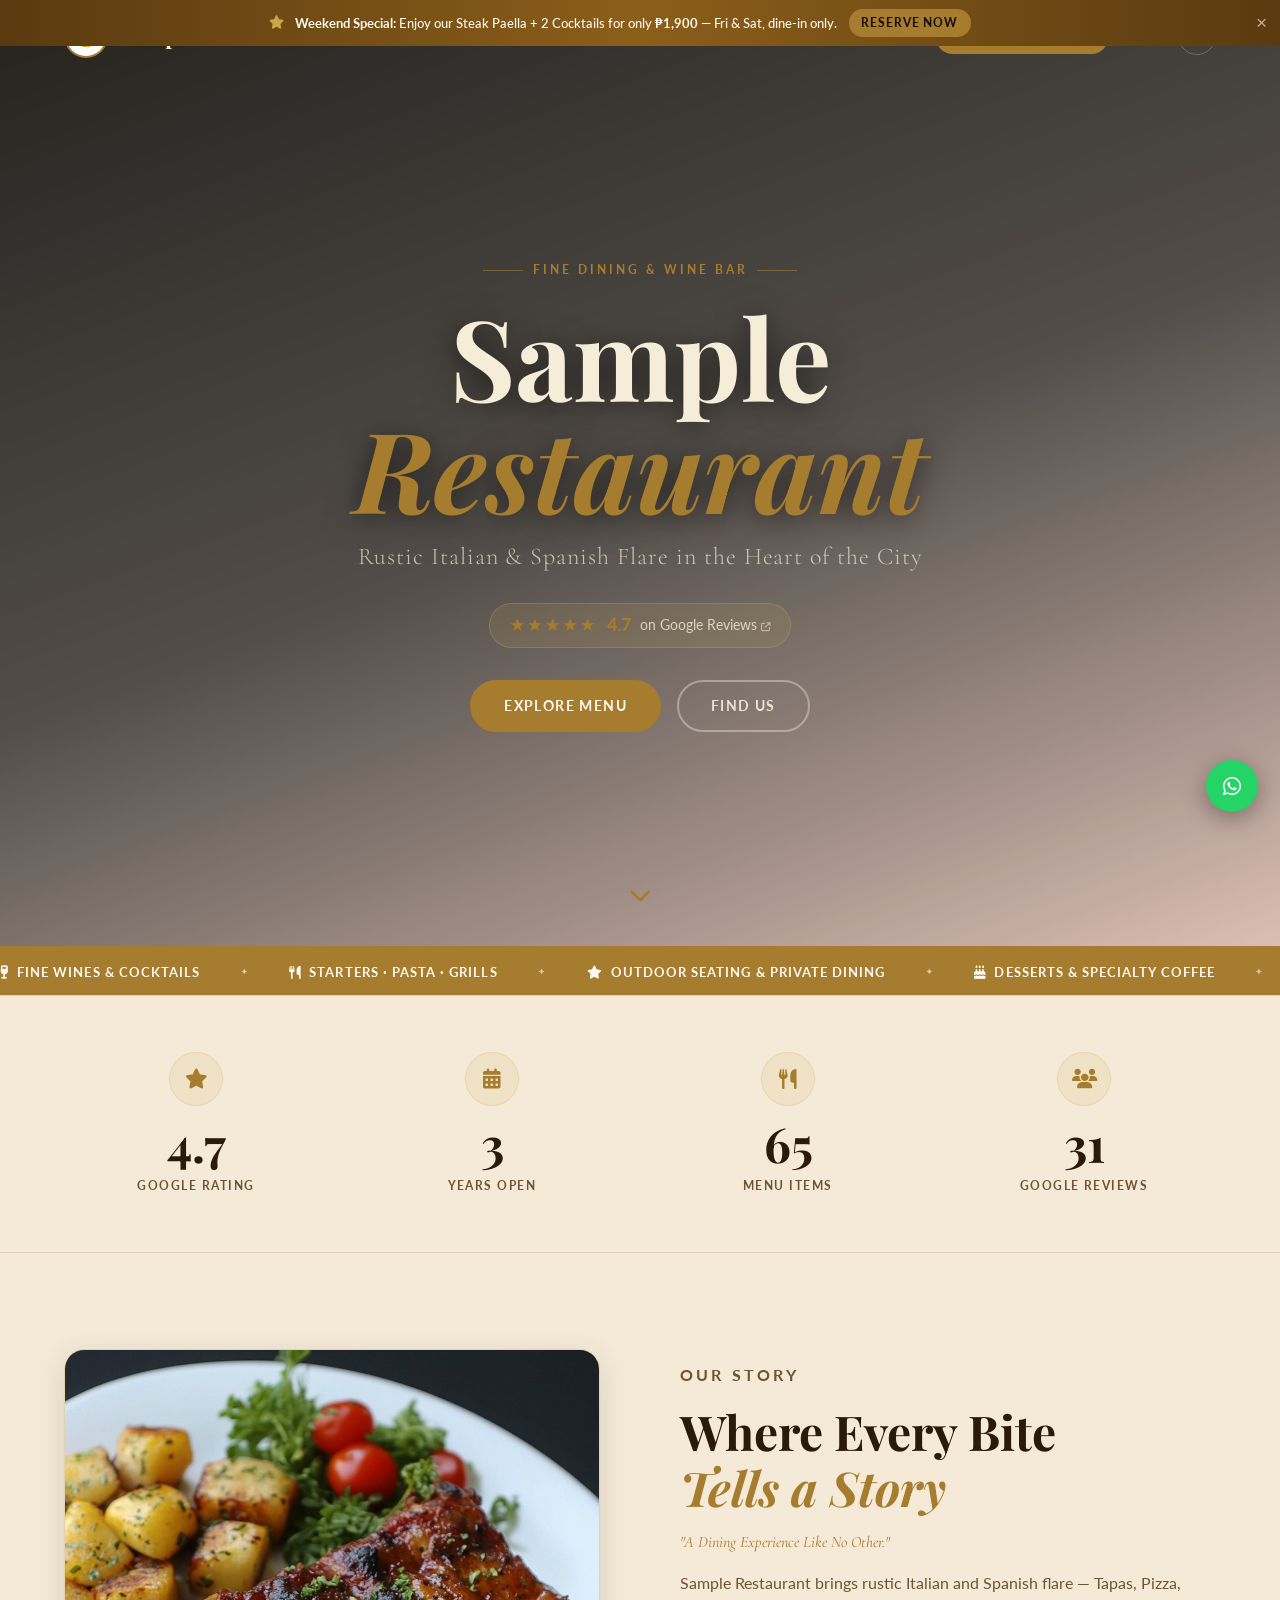
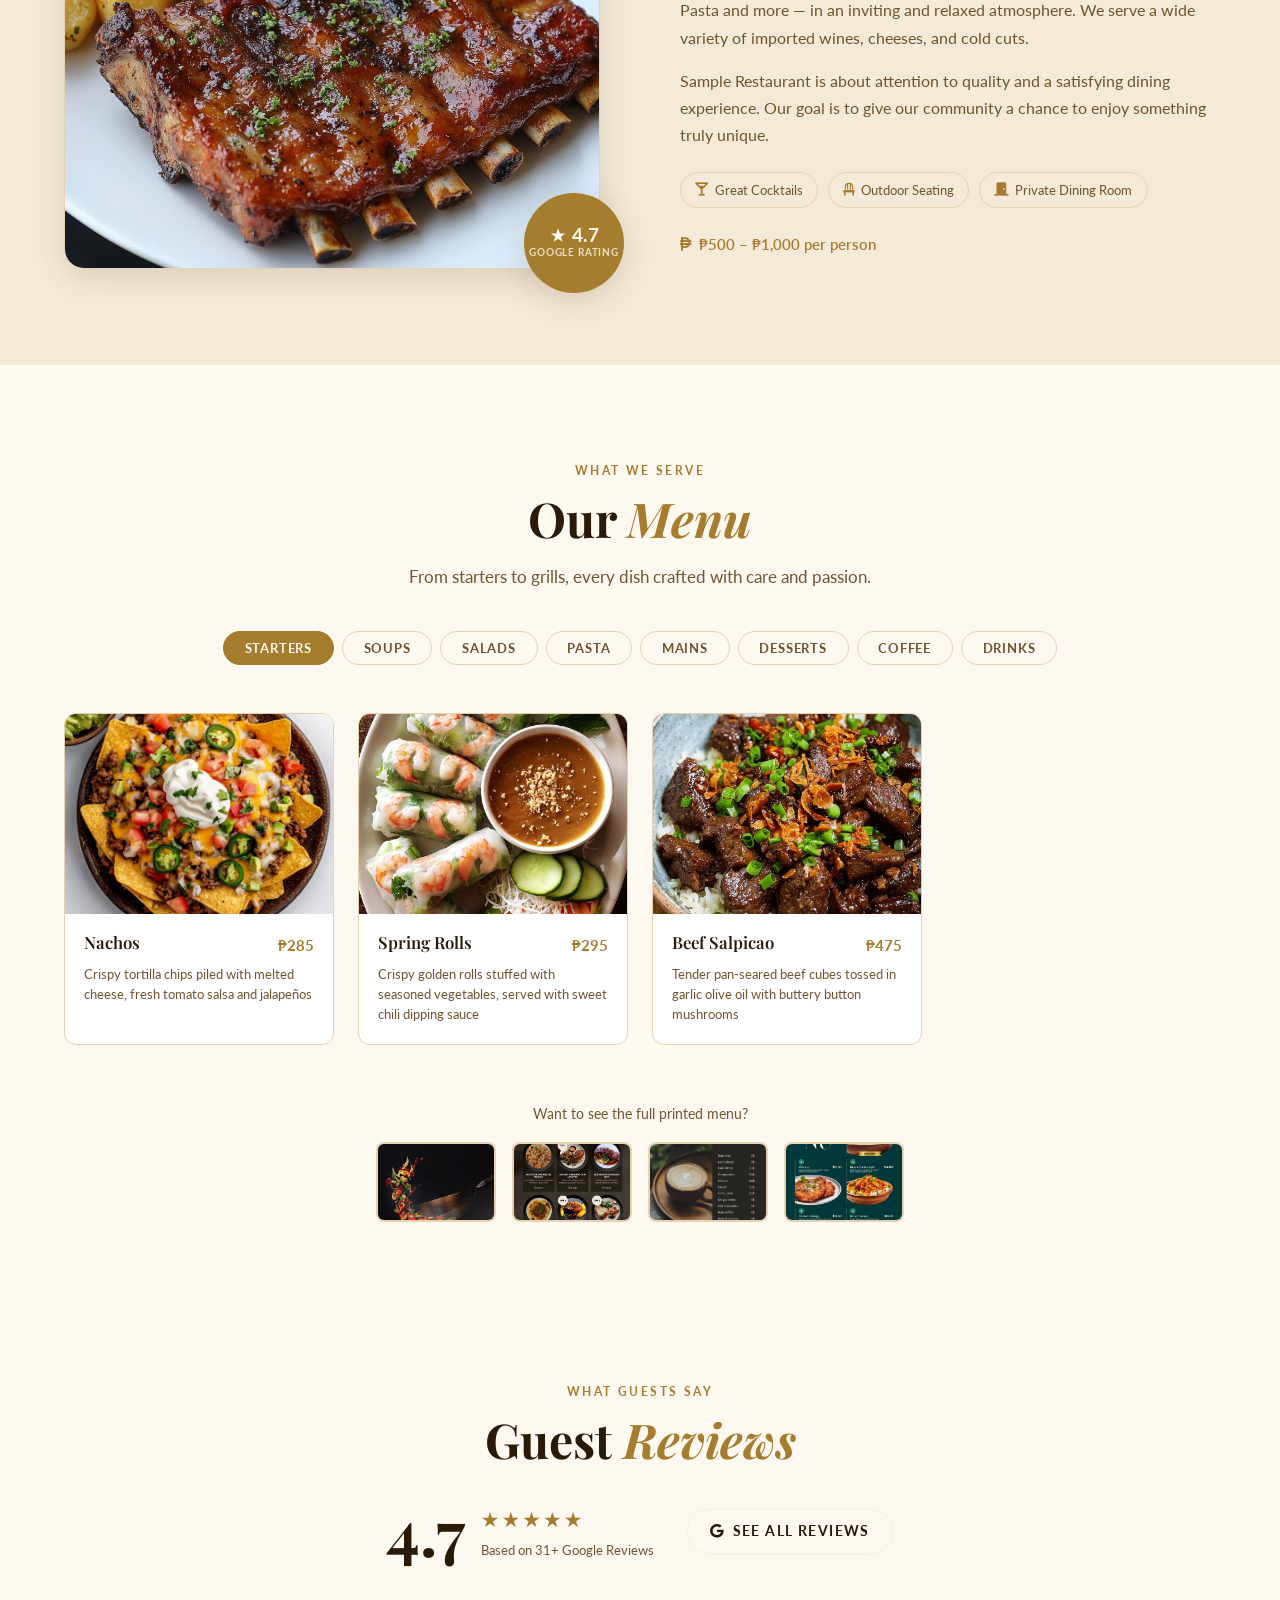
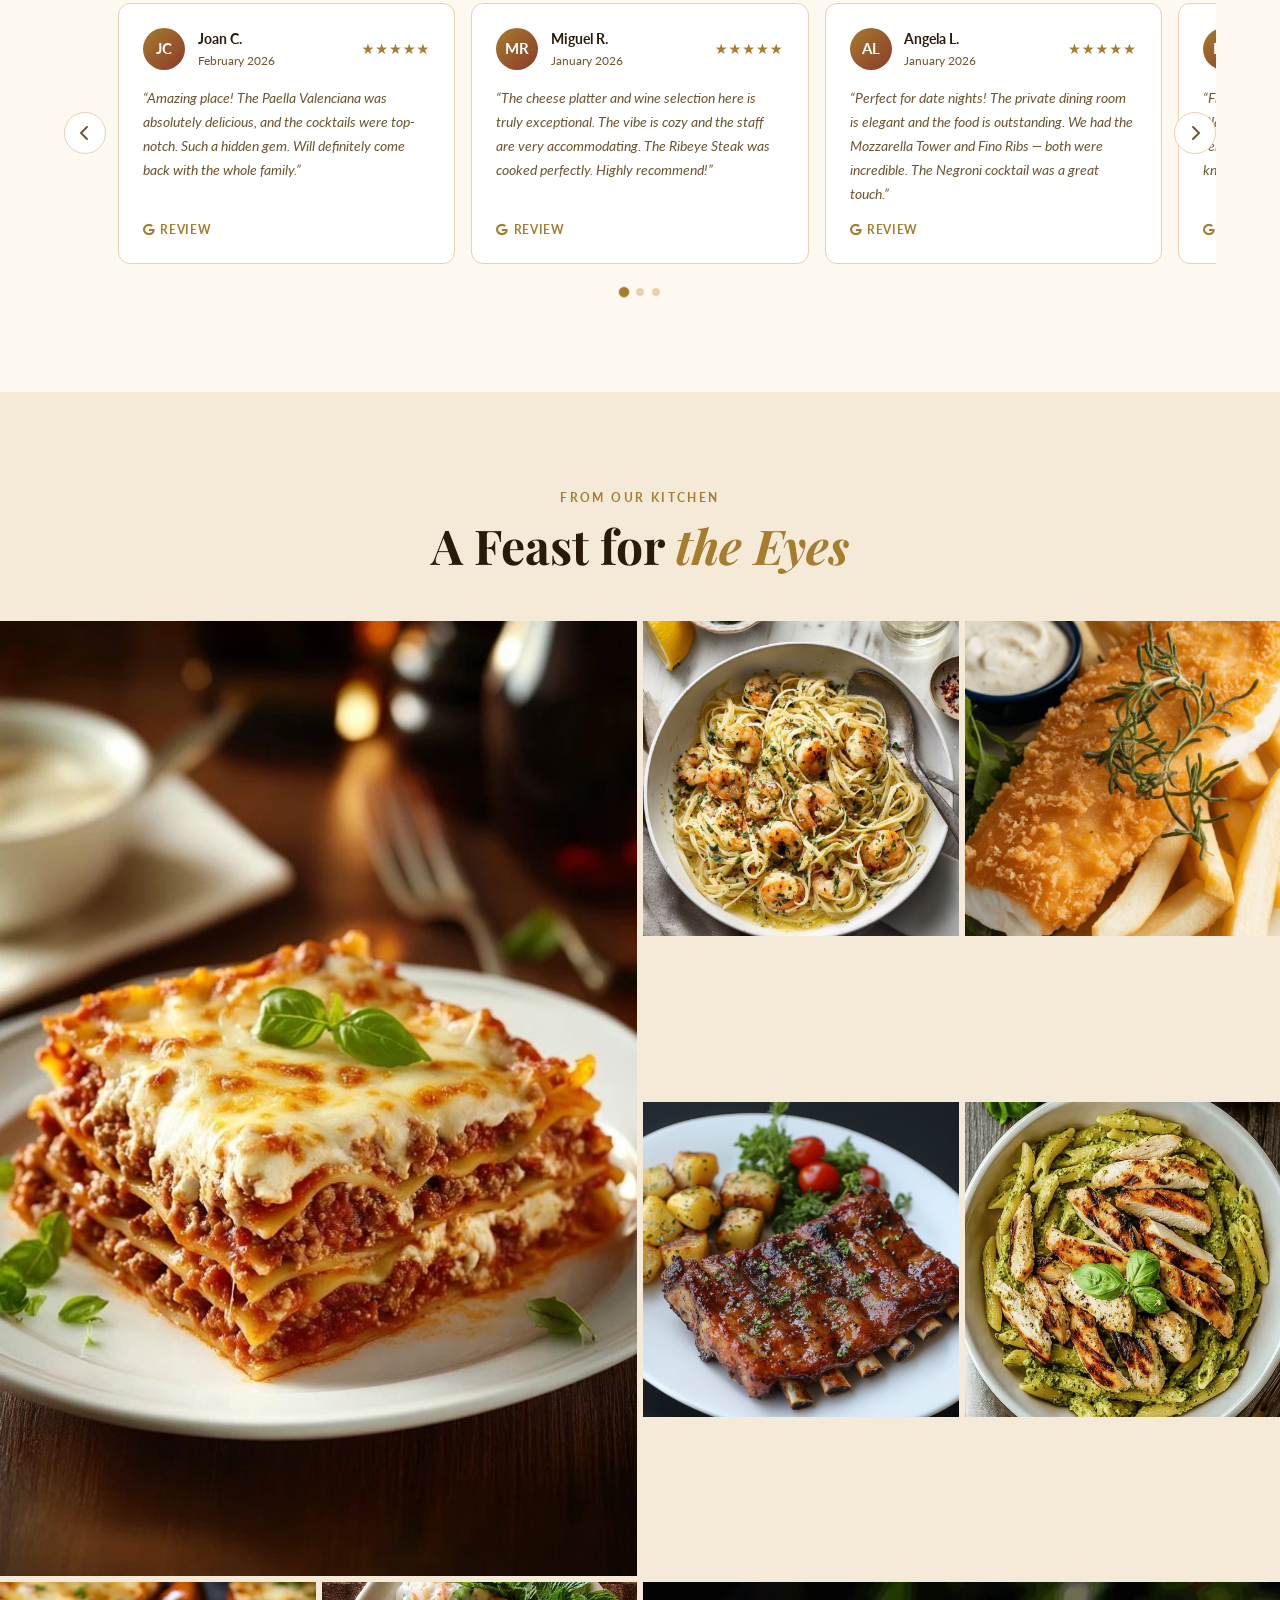
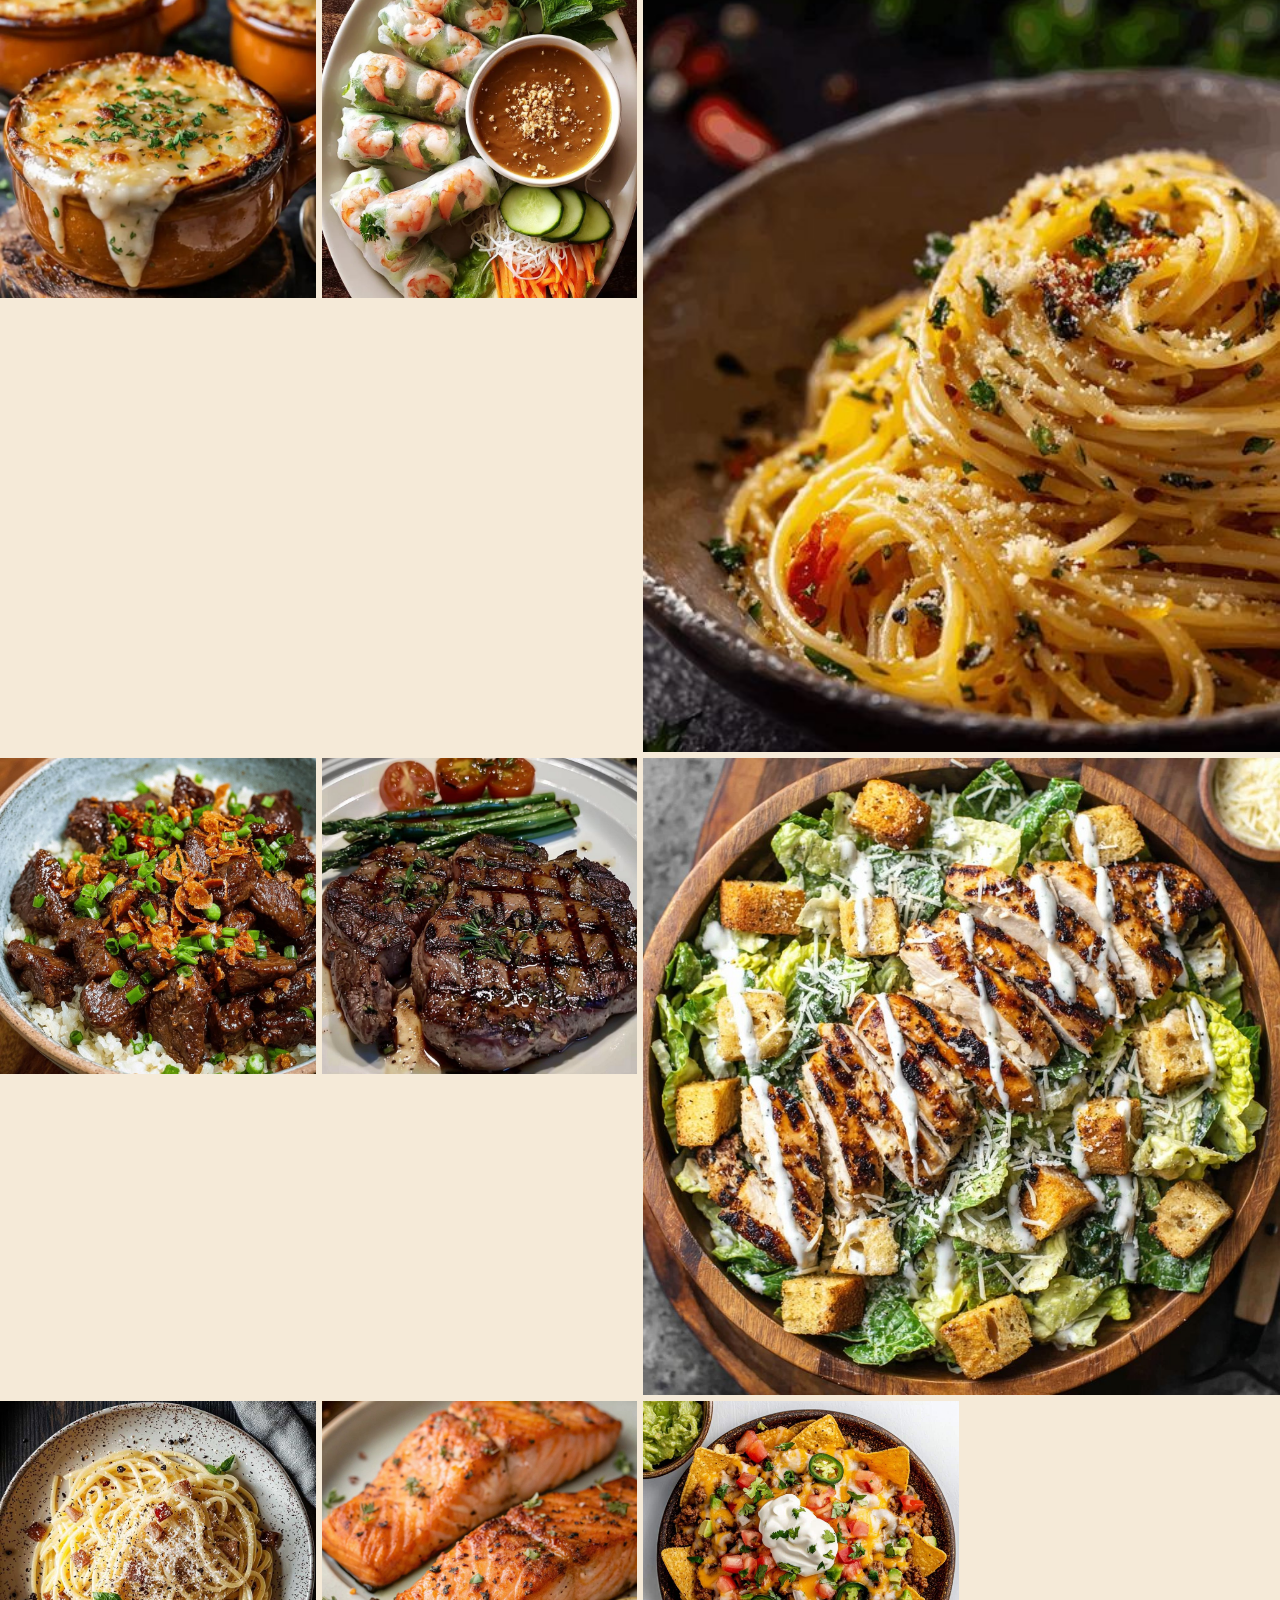
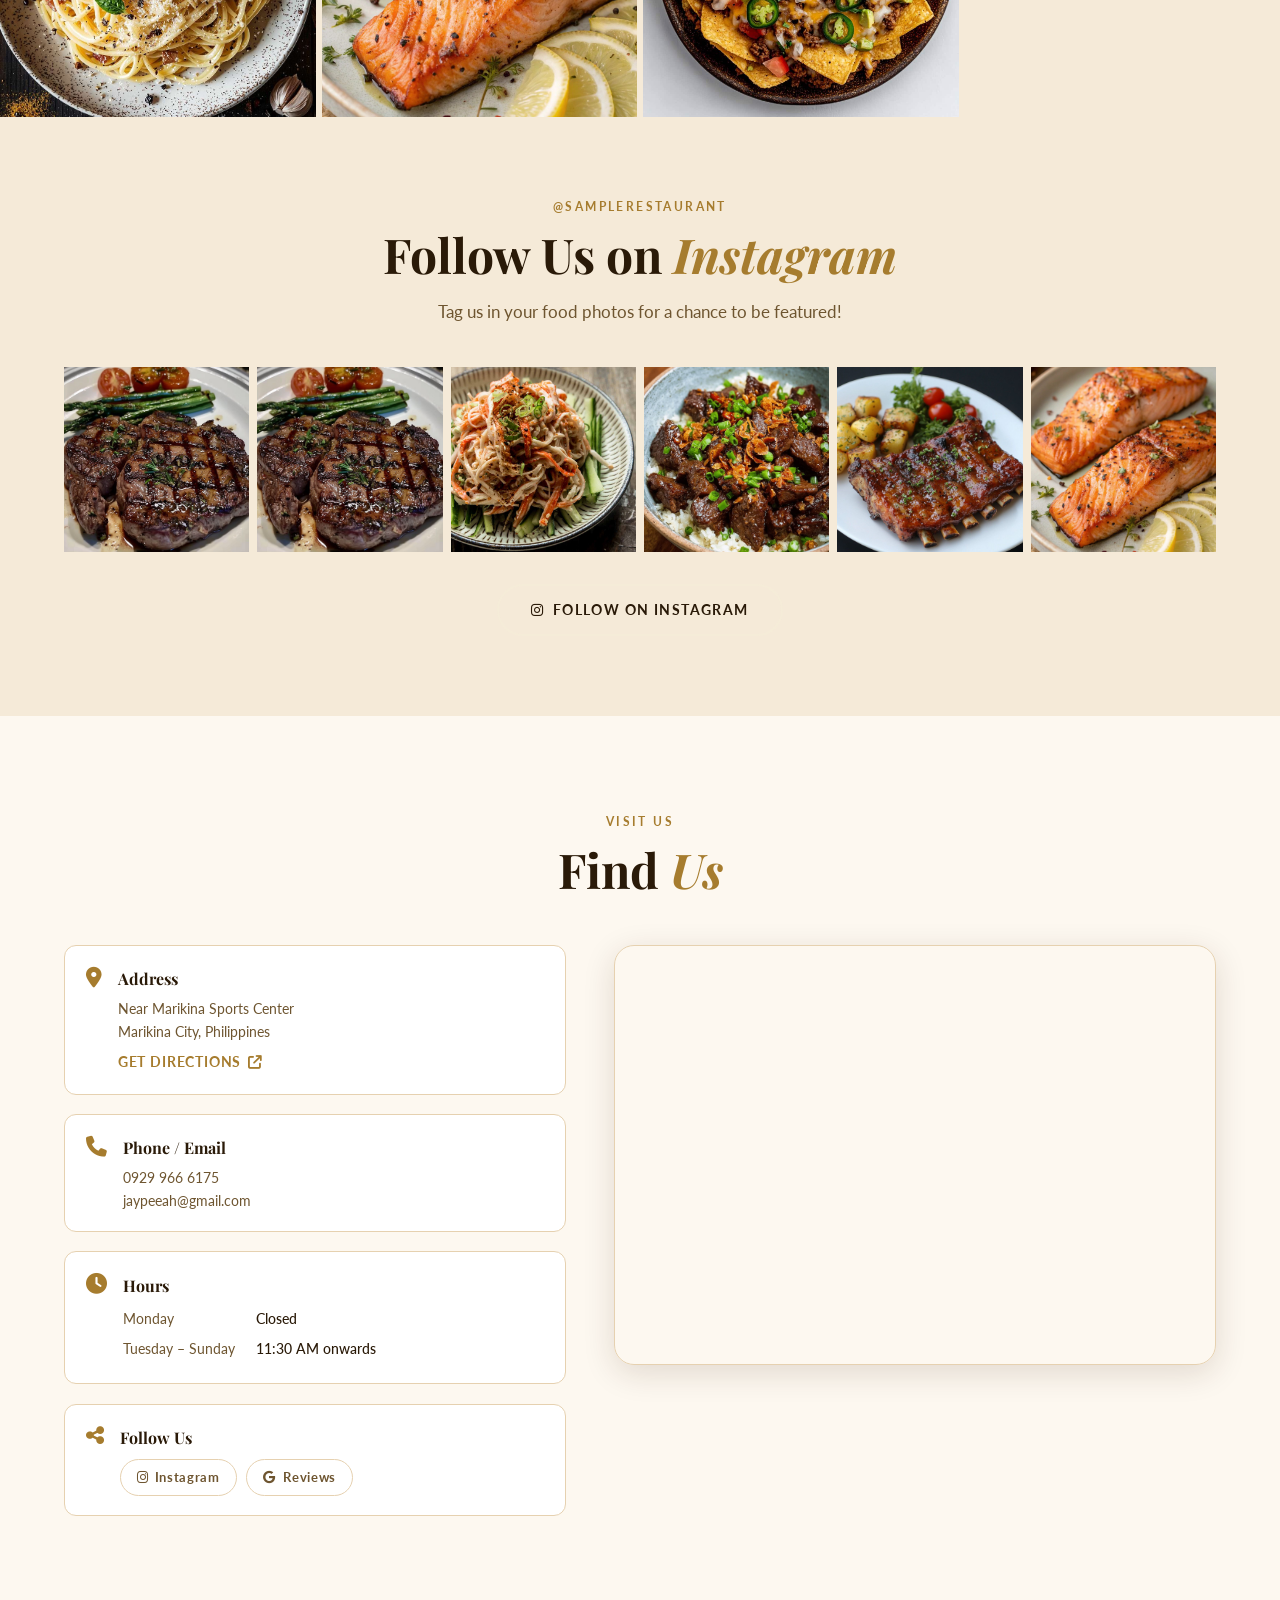
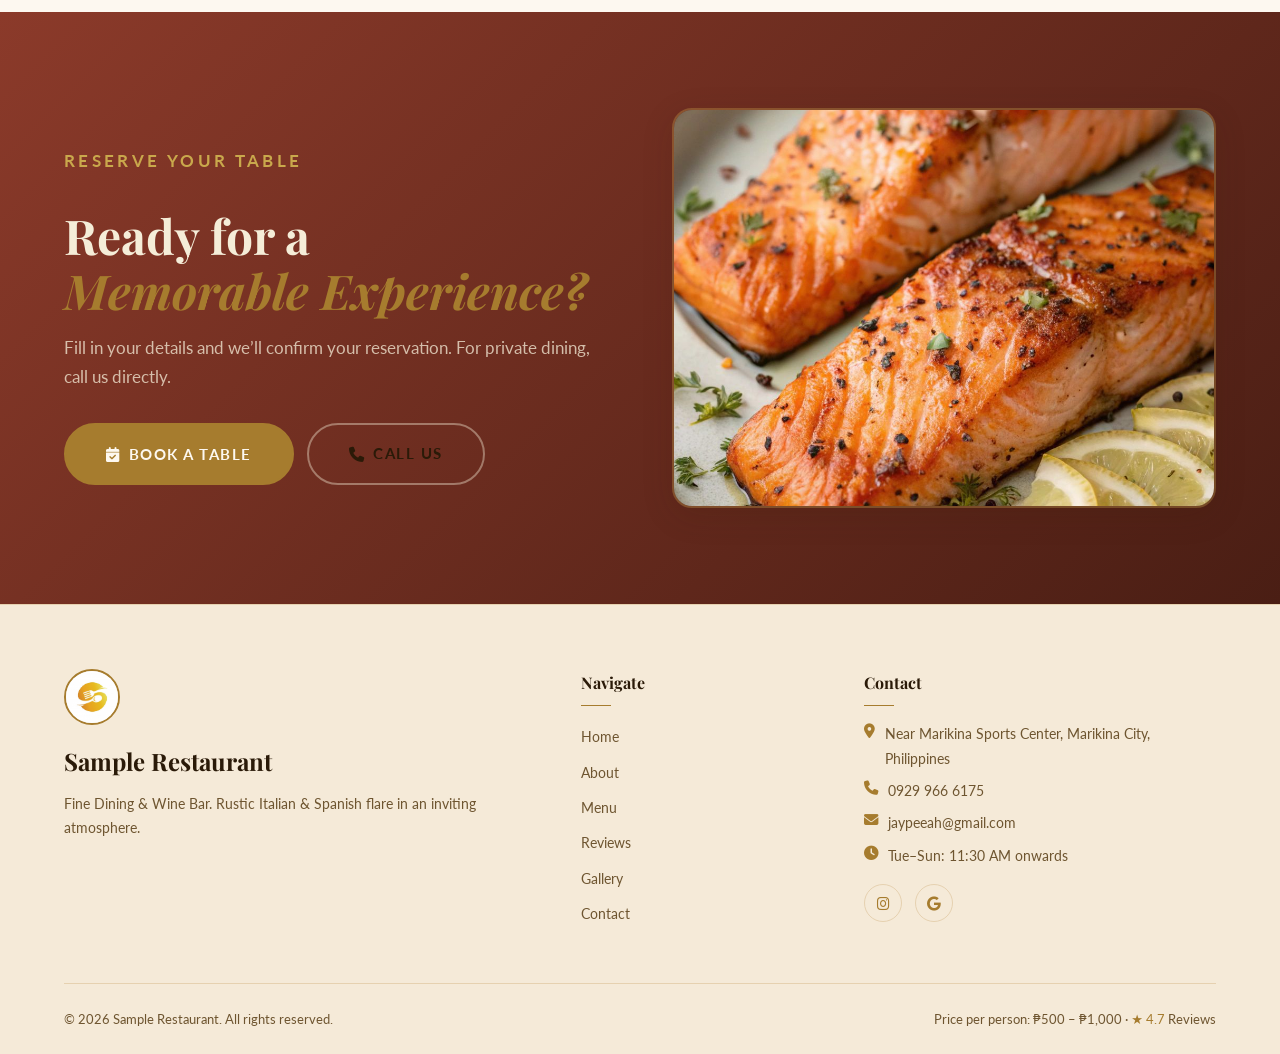
==== commit 9dd8fe9a: "Add files via upload" ====
--- a/index.html
+++ b/index.html
@@ -70,7 +70,6 @@
   <section id="home" class="hero">
     <!-- Slideshow backgrounds -->
     <div class="hero-slides">
-      <div class="hero-slide" style="background-image:url('Menu/Ribeye Steak.jpg')"></div>
       <div class="hero-slide" style="background-image:url('Menu/Salmon.jpg')"></div>
       <div class="hero-slide" style="background-image:url('Menu/Ribs.jpg')"></div>
       <div class="hero-slide" style="background-image:url('Menu/Tenderloim.jpg')"></div>
--- a/styles.css
+++ b/styles.css
@@ -539,6 +539,13 @@
   border-color:var(--clr-gold);
   color:var(--clr-gold);
 }
+/* Hamburger lines & nav logo always light on transparent hero navbar */
+#navbar:not(.scrolled) .hamburger span {
+  background: rgba(245,237,216,.85);
+}
+#navbar:not(.scrolled) .nav-logo {
+  color: rgba(245,237,216,.9);
+}
 
 /* ════════════════════════
    HERO
@@ -561,14 +568,13 @@
   background-size:cover;
   background-position:center;
   opacity:0;
-  animation: heroSlide 25s ease-in-out infinite;
+  animation: heroSlide 20s ease-in-out infinite;
   will-change: opacity;
 }
 .hero-slide:nth-child(1) { animation-delay:  0s; }
 .hero-slide:nth-child(2) { animation-delay:  5s; }
 .hero-slide:nth-child(3) { animation-delay: 10s; }
 .hero-slide:nth-child(4) { animation-delay: 15s; }
-.hero-slide:nth-child(5) { animation-delay: 20s; }
 
 @keyframes heroSlide {
   0%   { opacity: 0; }
@@ -651,6 +657,18 @@
 .stars { color: var(--clr-gold); font-size:1.1rem; letter-spacing:.1em; }
 .rating-score { color: var(--clr-gold); font-weight:700; font-size:1.1rem; }
 .rating-label { color: var(--clr-muted); }
+/* Hero has a dark overlay in all themes — keep these readable */
+[data-theme="light"] .hero-content .rating-label {
+  color: rgba(245,237,216,.8);
+}
+[data-theme="light"] .hero-actions .btn-outline {
+  color: rgba(245,237,216,.9);
+  border-color: rgba(245,237,216,.4);
+}
+[data-theme="light"] .hero-actions .btn-outline:hover {
+  background: rgba(245,237,216,.1);
+  border-color: rgba(245,237,216,.7);
+}
 .hero-actions { display:flex; gap:1rem; justify-content:center; flex-wrap:wrap; }
 .hero-scroll {
   position:absolute; bottom:2rem; left:50%; transform:translateX(-50%);
@@ -1537,6 +1555,7 @@
     display:none;
     flex-direction:column;
     position:fixed; top:68px; left:0; right:0;
+    z-index: 1001;
     background:rgba(15,11,8,.98);
     padding:1.5rem 2rem 2rem;
     gap:1.2rem;
@@ -1576,7 +1595,7 @@
     background: rgba(253,248,240,.98);
     border-top-color: var(--clr-border);
   }
-  [data-theme="light"] .nav-links a { color: var(--clr-cream); }
+  [data-theme="light"] .nav-links a { color: var(--clr-text); }
   .footer-grid { grid-template-columns:1fr; gap:2rem; }
   .footer-bottom { flex-direction:column; text-align:center; }
 }
